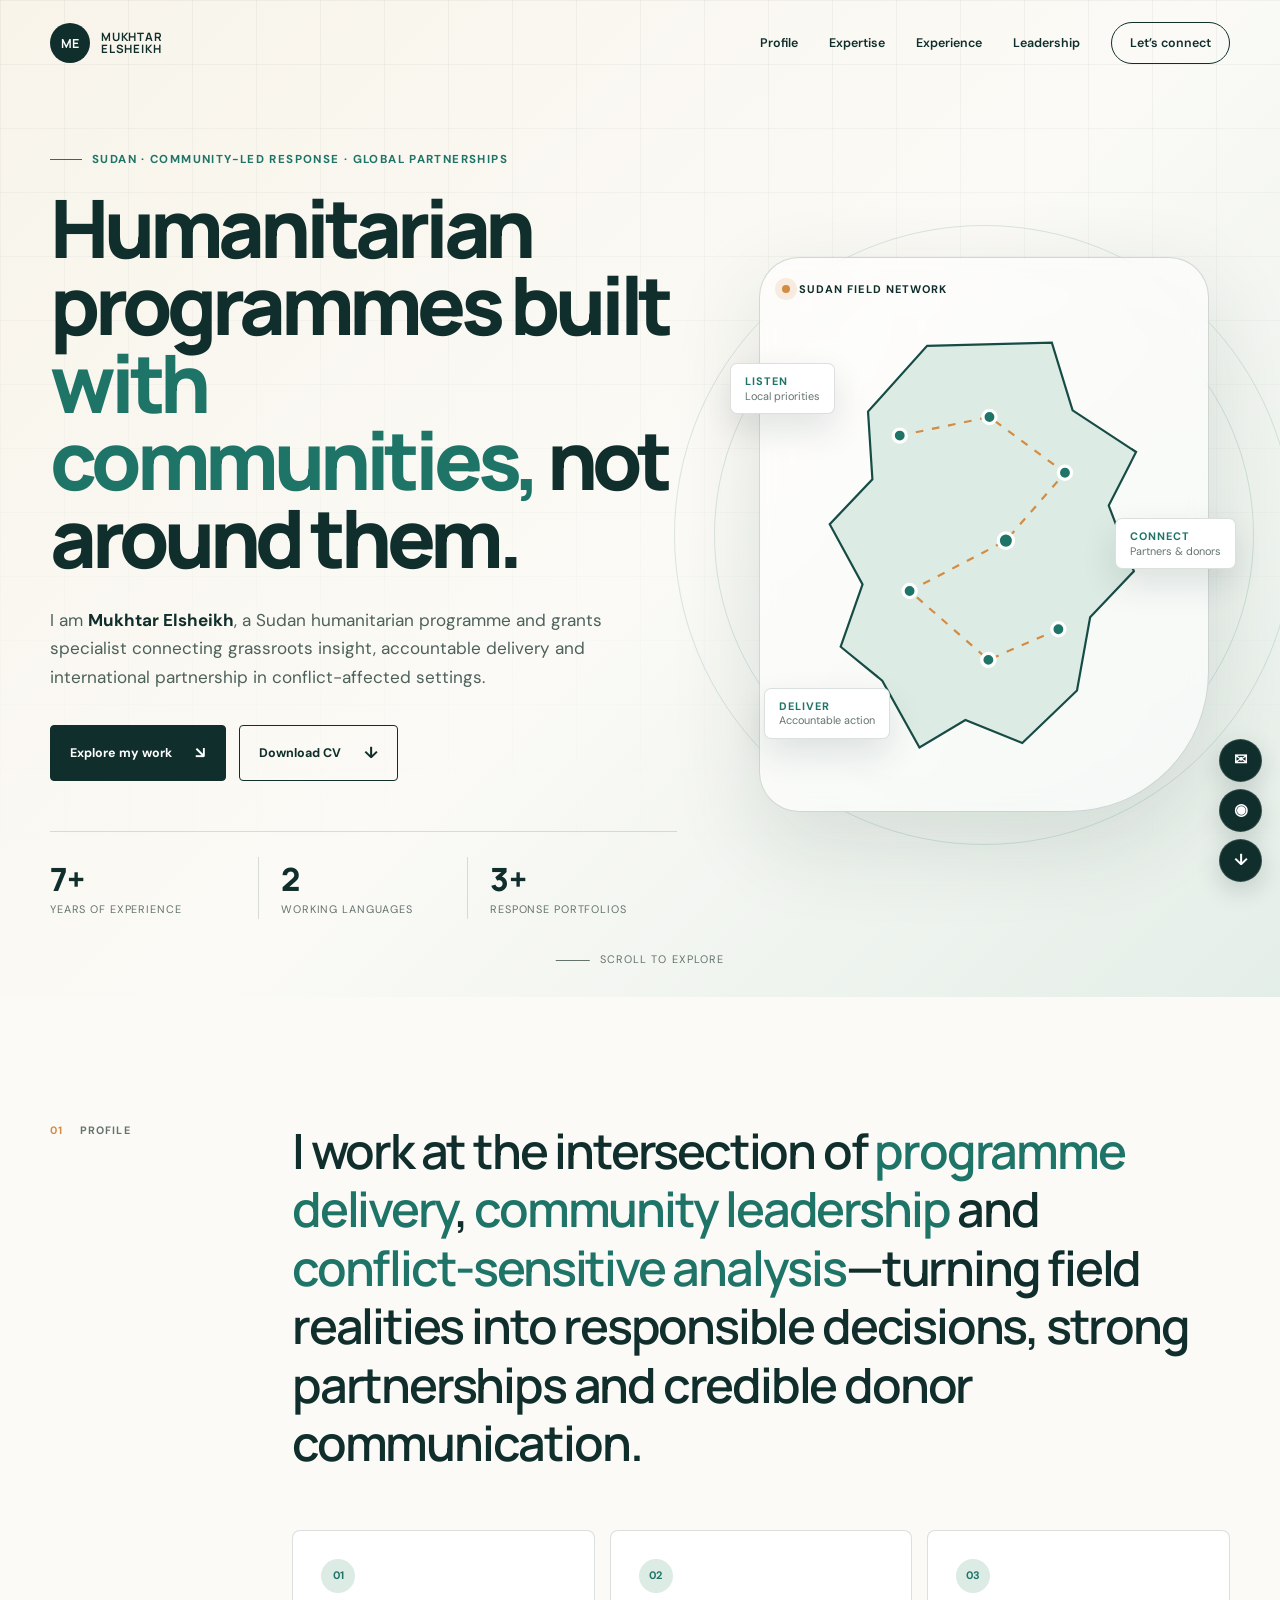
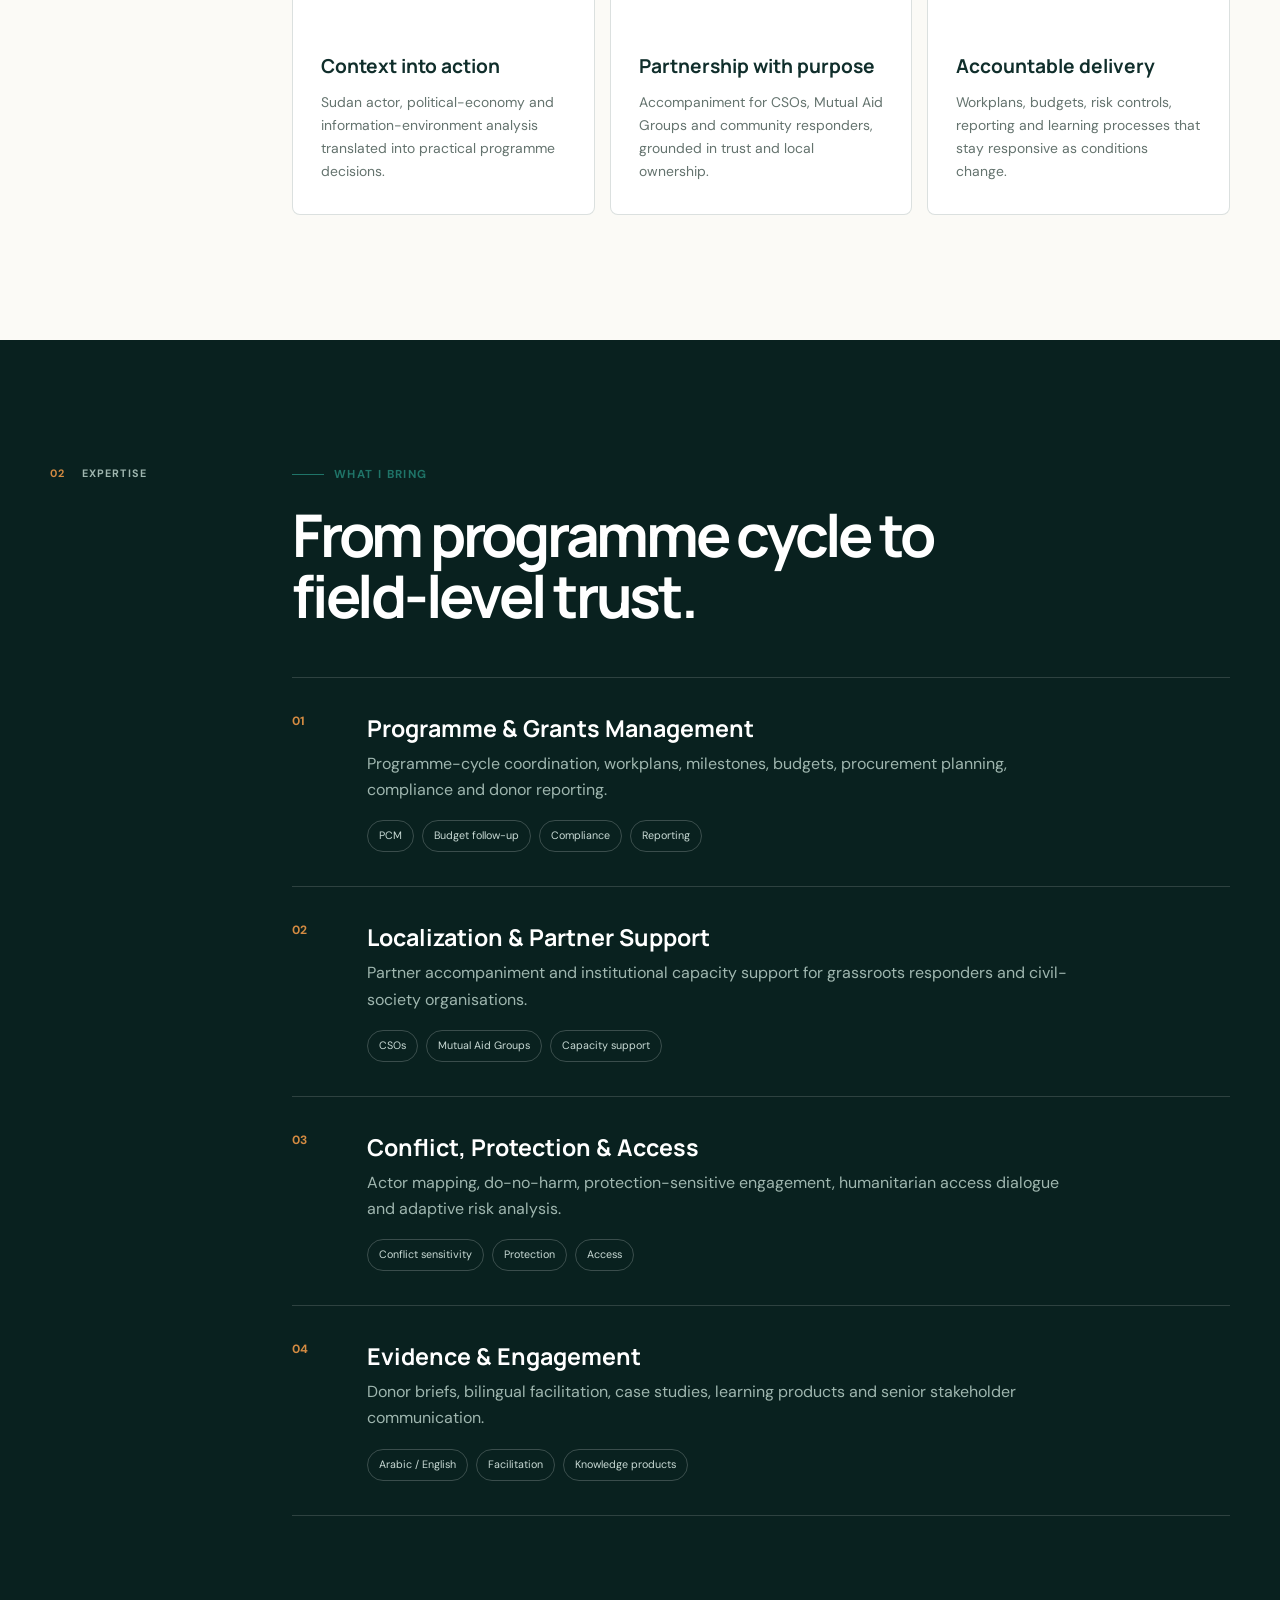
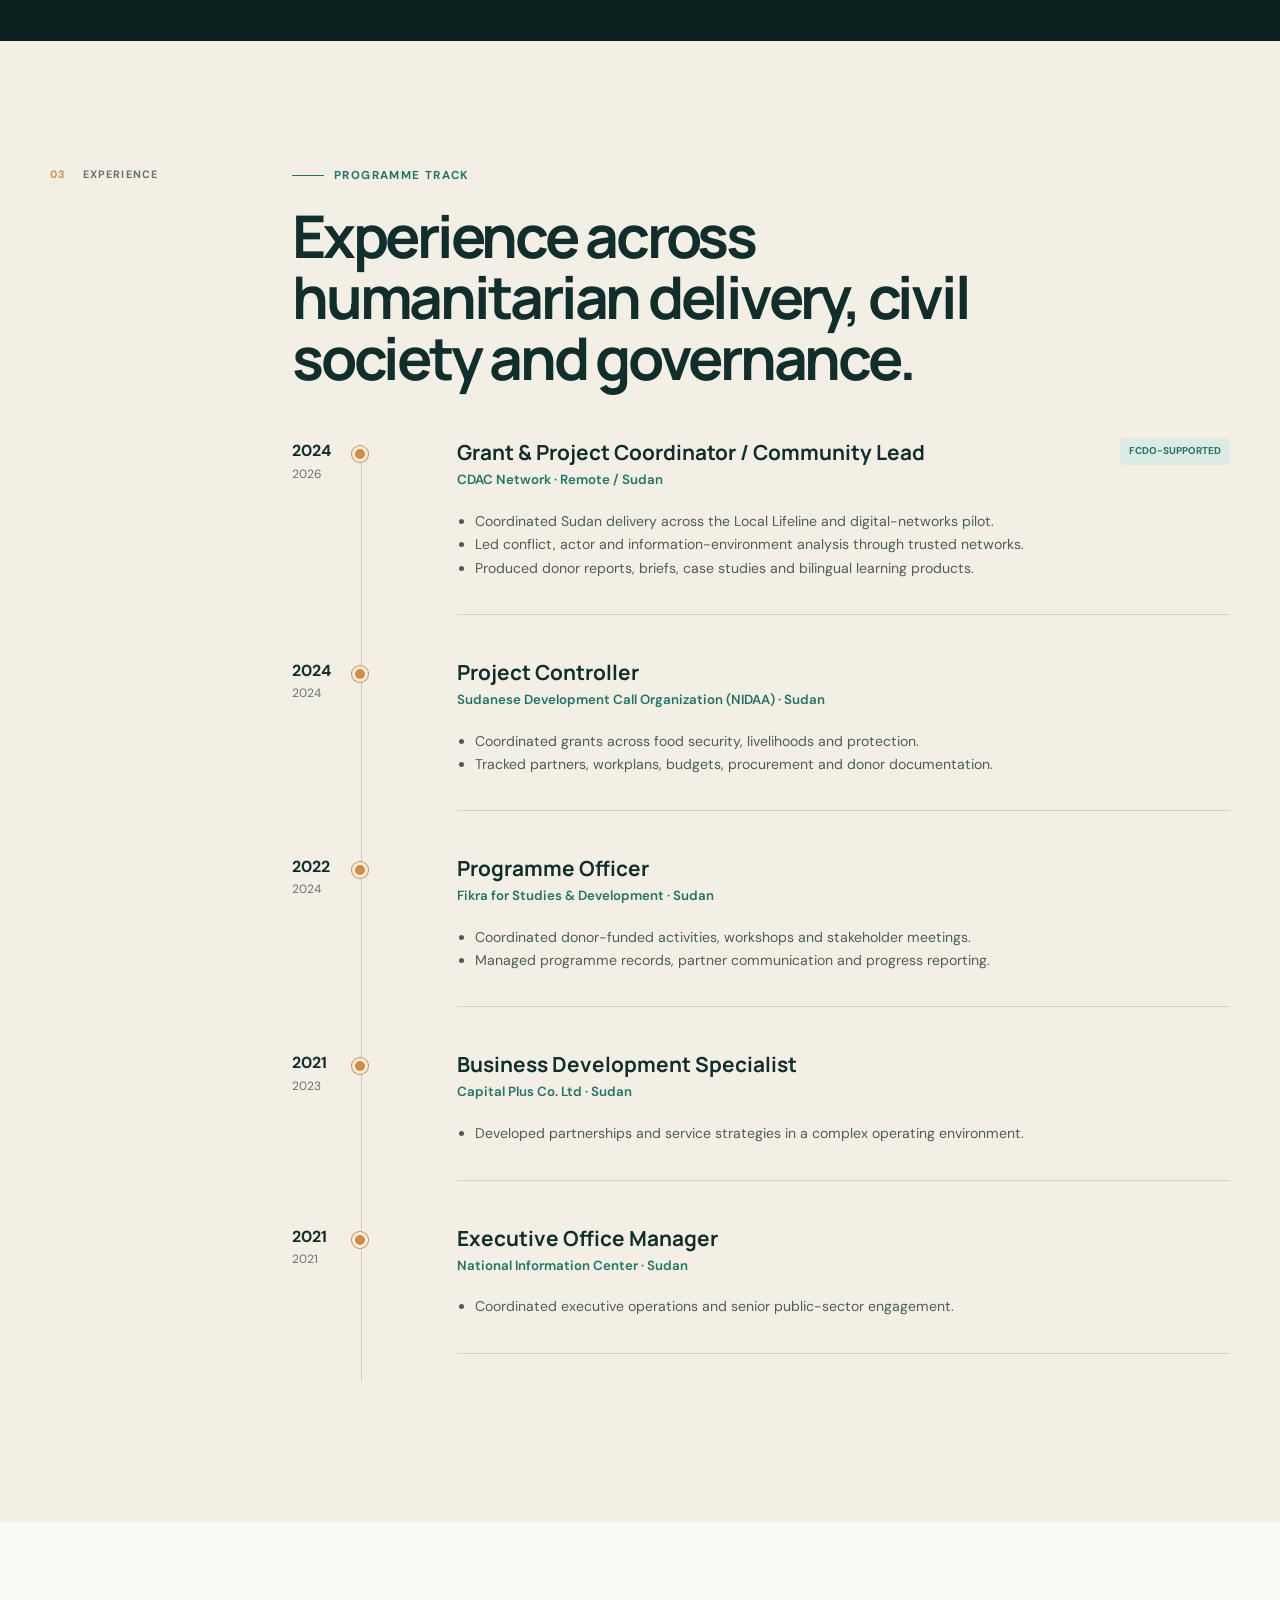
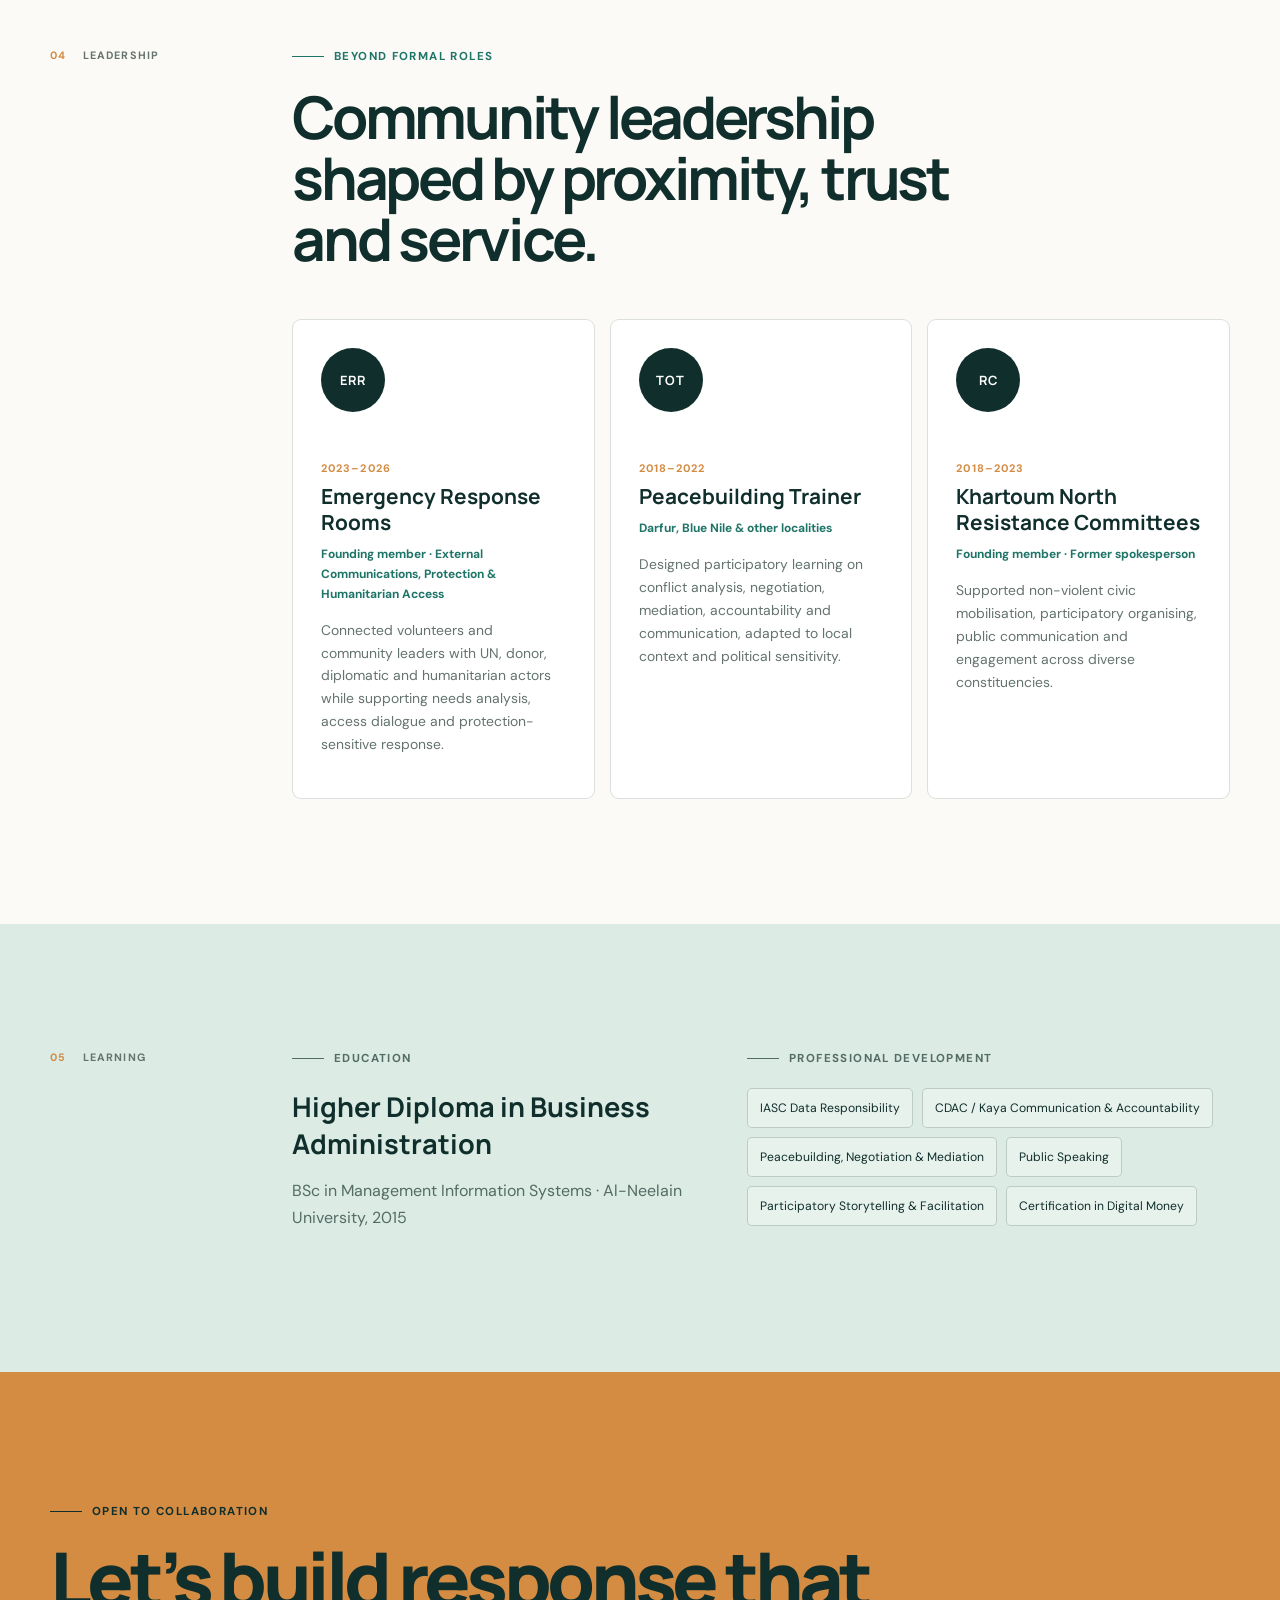
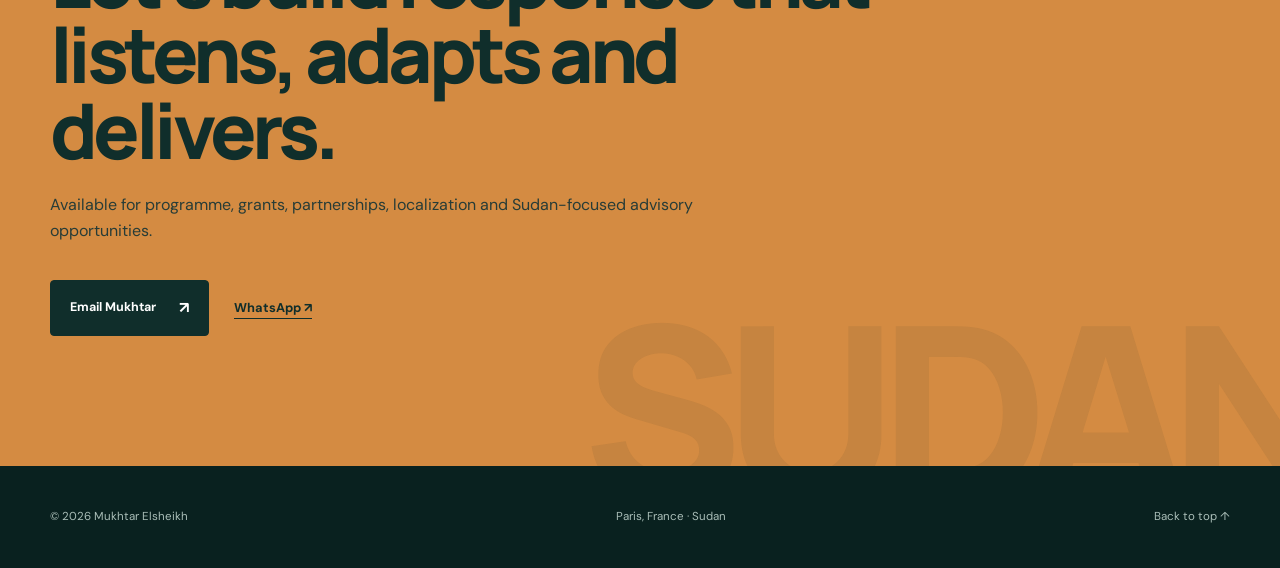
==== humanitarian/index.html @ 43f76efd "Add separate humanitarian programme portfolio" ====
<!doctype html>
<html lang="en">
<head>
  <meta charset="utf-8">
  <meta name="viewport" content="width=device-width, initial-scale=1">
  <meta name="description" content="Mukhtar Elsheikh — Sudan humanitarian programme, grants, localization and community-led response specialist.">
  <meta name="theme-color" content="#102e2b">
  <title>Mukhtar Elsheikh | Humanitarian Programme & Grants Specialist</title>
  <link rel="icon" href="assets/favicon.svg" type="image/svg+xml">
  <link rel="preconnect" href="https://fonts.googleapis.com">
  <link rel="preconnect" href="https://fonts.gstatic.com" crossorigin>
  <link href="https://fonts.googleapis.com/css2?family=DM+Sans:wght@400;500;600;700&family=Manrope:wght@500;600;700;800&display=swap" rel="stylesheet">
  <link rel="stylesheet" href="styles.css">
</head>
<body>
  <div class="cursor-glow" aria-hidden="true"></div>
  <header class="site-header">
    <nav class="nav shell" aria-label="Primary navigation">
      <a class="brand" href="#top" aria-label="Mukhtar Elsheikh home"><span>ME</span><strong>Mukhtar<br>Elsheikh</strong></a>
      <button class="menu-toggle" type="button" aria-label="Open navigation" aria-expanded="false"><span></span><span></span></button>
      <div class="nav-links">
        <a href="#profile">Profile</a><a href="#expertise">Expertise</a><a href="#experience">Experience</a><a href="#leadership">Leadership</a>
        <a class="nav-contact" href="#contact">Let’s connect</a>
      </div>
    </nav>
  </header>

  <main id="top">
    <section class="hero">
      <div class="hero-lines" aria-hidden="true"></div>
      <div class="shell hero-grid">
        <div class="hero-copy reveal">
          <p class="eyebrow"><span></span> Sudan · Community-led response · Global partnerships</p>
          <h1>Humanitarian programmes built <em>with communities,</em> not around them.</h1>
          <p class="hero-intro">I am <strong>Mukhtar Elsheikh</strong>, a Sudan humanitarian programme and grants specialist connecting grassroots insight, accountable delivery and international partnership in conflict-affected settings.</p>
          <div class="hero-actions">
            <a class="button primary" href="#experience">Explore my work <span>↘</span></a>
            <a class="button secondary" href="assets/Mukhtar_Elsheikh_Humanitarian_CV.pdf" download>Download CV <span>↓</span></a>
          </div>
          <div class="hero-meta">
            <div><strong data-count="7" data-suffix="+">0</strong><span>Years of experience</span></div>
            <div><strong data-count="2">0</strong><span>Working languages</span></div>
            <div><strong data-count="3" data-suffix="+">0</strong><span>Response portfolios</span></div>
          </div>
        </div>

        <div class="field-visual reveal" aria-label="Humanitarian field network illustration">
          <div class="orbit orbit-one"></div><div class="orbit orbit-two"></div>
          <div class="map-card tilt-card">
            <div class="map-label"><span class="live-dot"></span> Sudan field network</div>
            <svg class="sudan-map" viewBox="0 0 340 410" role="img" aria-label="Abstract outline of Sudan with connected response points">
              <path class="country" d="M118 23 232 20 251 82 309 120 284 169 307 229 267 271 255 338 205 386 153 365 111 390 77 329 39 298 59 241 29 186 68 145 64 83Z"/>
              <path class="route" d="M93 105 175 88 244 139 190 201 102 247 174 310 238 282"/>
              <g class="points"><circle cx="93" cy="105" r="6"/><circle cx="175" cy="88" r="6"/><circle cx="244" cy="139" r="6"/><circle cx="190" cy="201" r="7"/><circle cx="102" cy="247" r="6"/><circle cx="174" cy="310" r="6"/><circle cx="238" cy="282" r="6"/></g>
            </svg>
            <div class="map-note note-one"><b>Listen</b><span>Local priorities</span></div>
            <div class="map-note note-two"><b>Connect</b><span>Partners & donors</span></div>
            <div class="map-note note-three"><b>Deliver</b><span>Accountable action</span></div>
          </div>
        </div>
      </div>
      <a class="scroll-cue" href="#profile"><span></span> Scroll to explore</a>
    </section>

    <section class="section profile" id="profile">
      <div class="shell section-grid">
        <div class="section-tag reveal"><span>01</span> Profile</div>
        <div class="section-content">
          <p class="lead reveal">I work at the intersection of <mark>programme delivery</mark>, <mark>community leadership</mark> and <mark>conflict-sensitive analysis</mark>—turning field realities into responsible decisions, strong partnerships and credible donor communication.</p>
          <div class="profile-grid">
            <article class="value-card reveal"><span>01</span><h3>Context into action</h3><p>Sudan actor, political-economy and information-environment analysis translated into practical programme decisions.</p></article>
            <article class="value-card reveal"><span>02</span><h3>Partnership with purpose</h3><p>Accompaniment for CSOs, Mutual Aid Groups and community responders, grounded in trust and local ownership.</p></article>
            <article class="value-card reveal"><span>03</span><h3>Accountable delivery</h3><p>Workplans, budgets, risk controls, reporting and learning processes that stay responsive as conditions change.</p></article>
          </div>
        </div>
      </div>
    </section>

    <section class="section expertise" id="expertise">
      <div class="shell section-grid">
        <div class="section-tag reveal"><span>02</span> Expertise</div>
        <div class="section-content">
          <div class="section-heading reveal"><p class="eyebrow"><span></span> What I bring</p><h2>From programme cycle to field-level trust.</h2></div>
          <div class="expertise-list">
            <article class="expertise-item reveal"><span class="number">01</span><div><h3>Programme & Grants Management</h3><p>Programme-cycle coordination, workplans, milestones, budgets, procurement planning, compliance and donor reporting.</p><div class="chips"><span>PCM</span><span>Budget follow-up</span><span>Compliance</span><span>Reporting</span></div></div></article>
            <article class="expertise-item reveal"><span class="number">02</span><div><h3>Localization & Partner Support</h3><p>Partner accompaniment and institutional capacity support for grassroots responders and civil-society organisations.</p><div class="chips"><span>CSOs</span><span>Mutual Aid Groups</span><span>Capacity support</span></div></div></article>
            <article class="expertise-item reveal"><span class="number">03</span><div><h3>Conflict, Protection & Access</h3><p>Actor mapping, do-no-harm, protection-sensitive engagement, humanitarian access dialogue and adaptive risk analysis.</p><div class="chips"><span>Conflict sensitivity</span><span>Protection</span><span>Access</span></div></div></article>
            <article class="expertise-item reveal"><span class="number">04</span><div><h3>Evidence & Engagement</h3><p>Donor briefs, bilingual facilitation, case studies, learning products and senior stakeholder communication.</p><div class="chips"><span>Arabic / English</span><span>Facilitation</span><span>Knowledge products</span></div></div></article>
          </div>
        </div>
      </div>
    </section>

    <section class="section experience" id="experience">
      <div class="shell section-grid">
        <div class="section-tag reveal"><span>03</span> Experience</div>
        <div class="section-content">
          <div class="section-heading reveal"><p class="eyebrow"><span></span> Programme track</p><h2>Experience across humanitarian delivery, civil society and governance.</h2></div>
          <div class="timeline">
            <article class="role reveal"><div class="role-date"><b>2024</b>2026</div><div class="role-body"><div class="role-head"><div><h3>Grant & Project Coordinator / Community Lead</h3><p>CDAC Network · Remote / Sudan</p></div><span>FCDO-supported</span></div><ul><li>Coordinated Sudan delivery across the Local Lifeline and digital-networks pilot.</li><li>Led conflict, actor and information-environment analysis through trusted networks.</li><li>Produced donor reports, briefs, case studies and bilingual learning products.</li></ul></div></article>
            <article class="role reveal"><div class="role-date"><b>2024</b>2024</div><div class="role-body"><div class="role-head"><div><h3>Project Controller</h3><p>Sudanese Development Call Organization (NIDAA) · Sudan</p></div></div><ul><li>Coordinated grants across food security, livelihoods and protection.</li><li>Tracked partners, workplans, budgets, procurement and donor documentation.</li></ul></div></article>
            <article class="role reveal"><div class="role-date"><b>2022</b>2024</div><div class="role-body"><div class="role-head"><div><h3>Programme Officer</h3><p>Fikra for Studies & Development · Sudan</p></div></div><ul><li>Coordinated donor-funded activities, workshops and stakeholder meetings.</li><li>Managed programme records, partner communication and progress reporting.</li></ul></div></article>
            <article class="role reveal"><div class="role-date"><b>2021</b>2023</div><div class="role-body"><div class="role-head"><div><h3>Business Development Specialist</h3><p>Capital Plus Co. Ltd · Sudan</p></div></div><ul><li>Developed partnerships and service strategies in a complex operating environment.</li></ul></div></article>
            <article class="role reveal"><div class="role-date"><b>2021</b>2021</div><div class="role-body"><div class="role-head"><div><h3>Executive Office Manager</h3><p>National Information Center · Sudan</p></div></div><ul><li>Coordinated executive operations and senior public-sector engagement.</li></ul></div></article>
          </div>
        </div>
      </div>
    </section>

    <section class="section leadership" id="leadership">
      <div class="shell section-grid">
        <div class="section-tag reveal"><span>04</span> Leadership</div>
        <div class="section-content">
          <div class="section-heading reveal"><p class="eyebrow"><span></span> Beyond formal roles</p><h2>Community leadership shaped by proximity, trust and service.</h2></div>
          <div class="leadership-grid">
            <article class="lead-card reveal"><div class="lead-icon">ERR</div><p class="kicker">2023–2026</p><h3>Emergency Response Rooms</h3><h4>Founding member · External Communications, Protection & Humanitarian Access</h4><p>Connected volunteers and community leaders with UN, donor, diplomatic and humanitarian actors while supporting needs analysis, access dialogue and protection-sensitive response.</p></article>
            <article class="lead-card reveal"><div class="lead-icon">TOT</div><p class="kicker">2018–2022</p><h3>Peacebuilding Trainer</h3><h4>Darfur, Blue Nile & other localities</h4><p>Designed participatory learning on conflict analysis, negotiation, mediation, accountability and communication, adapted to local context and political sensitivity.</p></article>
            <article class="lead-card reveal"><div class="lead-icon">RC</div><p class="kicker">2018–2023</p><h3>Khartoum North Resistance Committees</h3><h4>Founding member · Former spokesperson</h4><p>Supported non-violent civic mobilisation, participatory organising, public communication and engagement across diverse constituencies.</p></article>
          </div>
        </div>
      </div>
    </section>

    <section class="section learning" id="learning">
      <div class="shell section-grid">
        <div class="section-tag reveal"><span>05</span> Learning</div>
        <div class="section-content learning-grid">
          <div class="reveal"><p class="eyebrow"><span></span> Education</p><h3>Higher Diploma in Business Administration</h3><p>BSc in Management Information Systems · Al-Neelain University, 2015</p></div>
          <div class="reveal"><p class="eyebrow"><span></span> Professional development</p><div class="credential-list"><span>IASC Data Responsibility</span><span>CDAC / Kaya Communication & Accountability</span><span>Peacebuilding, Negotiation & Mediation</span><span>Public Speaking</span><span>Participatory Storytelling & Facilitation</span><span>Certification in Digital Money</span></div></div>
        </div>
      </div>
    </section>

    <section class="contact" id="contact">
      <div class="shell contact-inner reveal">
        <p class="eyebrow"><span></span> Open to collaboration</p>
        <h2>Let’s build response that listens, adapts and delivers.</h2>
        <p>Available for programme, grants, partnerships, localization and Sudan-focused advisory opportunities.</p>
        <div class="contact-actions"><a class="button dark" href="mailto:Mukhtar.elsheikh@outlook.com">Email Mukhtar <span>↗</span></a><a class="text-link" href="https://wa.me/249910039899" target="_blank" rel="noopener">WhatsApp <span>↗</span></a></div>
      </div>
    </section>
  </main>

  <footer><div class="shell"><p>© <span id="year"></span> Mukhtar Elsheikh</p><p>Paris, France · Sudan</p><a href="#top">Back to top ↑</a></div></footer>
  <aside class="contact-dock" aria-label="Quick contact"><a href="mailto:Mukhtar.elsheikh@outlook.com" data-label="Email" aria-label="Email Mukhtar">✉</a><a href="https://wa.me/249910039899" target="_blank" rel="noopener" data-label="WhatsApp" aria-label="WhatsApp Mukhtar">◉</a><a href="assets/Mukhtar_Elsheikh_Humanitarian_CV.pdf" download data-label="CV" aria-label="Download CV">↓</a></aside>
  <script src="script.js"></script>
</body>
</html>
---- humanitarian/styles.css ----
:root{--ink:#102e2b;--deep:#09211f;--forest:#174c45;--teal:#1f7468;--mint:#dcebe4;--sand:#f4efe5;--paper:#fbfaf6;--ochre:#d48b42;--line:rgba(16,46,43,.15);--muted:#64736e;--shell:min(1180px,calc(100% - 48px));--serif:"Manrope",sans-serif;--sans:"DM Sans",sans-serif}
*{box-sizing:border-box}html{scroll-behavior:smooth}body{margin:0;background:var(--paper);color:var(--ink);font-family:var(--sans);font-size:16px;line-height:1.65;overflow-x:hidden}a{color:inherit;text-decoration:none}button{font:inherit}.shell{width:var(--shell);margin-inline:auto}.site-header{position:fixed;z-index:40;top:0;left:0;width:100%;border-bottom:1px solid transparent;transition:.3s}.site-header.scrolled{background:rgba(251,250,246,.9);border-color:var(--line);backdrop-filter:blur(15px)}.nav{height:86px;display:flex;align-items:center;justify-content:space-between}.brand{display:flex;align-items:center;gap:11px}.brand>span{display:grid;place-items:center;width:40px;height:40px;border-radius:50%;background:var(--ink);color:#fff;font:700 .78rem var(--serif)}.brand strong{font:700 .72rem/1.05 var(--serif);text-transform:uppercase;letter-spacing:.07em}.nav-links{display:flex;align-items:center;gap:31px;font-size:.78rem;font-weight:600}.nav-links>a:not(.nav-contact){position:relative}.nav-links>a:not(.nav-contact)::after{content:"";position:absolute;left:0;bottom:-5px;width:0;height:1px;background:var(--teal);transition:.25s}.nav-links>a:hover::after{width:100%}.nav-contact{padding:10px 18px;border:1px solid var(--ink);border-radius:999px}.menu-toggle{display:none;border:0;background:none}.hero{position:relative;min-height:100vh;padding:150px 0 78px;background:linear-gradient(135deg,#f8f4ea 0%,#fbfaf6 53%,#e4eee8 100%);overflow:hidden}.hero-lines{position:absolute;inset:0;background-image:linear-gradient(rgba(16,46,43,.045) 1px,transparent 1px),linear-gradient(90deg,rgba(16,46,43,.045) 1px,transparent 1px);background-size:64px 64px;mask-image:linear-gradient(to bottom,#000,transparent 88%)}.hero-grid{position:relative;display:grid;grid-template-columns:1.12fr .88fr;gap:60px;align-items:center}.eyebrow{display:flex;align-items:center;gap:10px;margin:0 0 20px;color:var(--teal);font-size:.72rem;font-weight:700;text-transform:uppercase;letter-spacing:.12em}.eyebrow>span{width:32px;height:1px;background:currentColor}.hero h1{max-width:760px;margin:0;font:800 clamp(3.5rem,6.3vw,6.6rem)/.96 var(--serif);letter-spacing:-.065em}.hero h1 em{color:var(--teal);font-style:normal}.hero-intro{max-width:680px;margin:30px 0 0;color:#4d615b;font-size:1.07rem}.hero-intro strong{color:var(--ink)}.hero-actions{display:flex;align-items:center;gap:13px;margin-top:34px}.button{display:inline-flex;align-items:center;justify-content:center;gap:23px;padding:14px 19px;border:1px solid var(--ink);border-radius:4px;font-size:.78rem;font-weight:700;transition:.25s}.button span{font-size:1rem}.button.primary,.button.dark{background:var(--ink);color:#fff}.button.primary:hover,.button.dark:hover{background:var(--teal);border-color:var(--teal);transform:translateY(-2px)}.button.secondary:hover{background:#fff;transform:translateY(-2px)}.hero-meta{display:grid;grid-template-columns:repeat(3,1fr);max-width:650px;margin-top:50px;padding-top:25px;border-top:1px solid var(--line)}.hero-meta div{display:flex;flex-direction:column;border-right:1px solid var(--line);padding-left:22px}.hero-meta div:first-child{padding-left:0}.hero-meta div:last-child{border:0}.hero-meta strong{font:800 2rem var(--serif)}.hero-meta span{color:var(--muted);font-size:.68rem;text-transform:uppercase;letter-spacing:.08em}.field-visual{position:relative;min-height:600px;display:grid;place-items:center}.map-card{position:relative;width:min(100%,450px);height:555px;padding:22px;border:1px solid rgba(16,46,43,.18);border-radius:40px 40px 140px 40px;background:rgba(255,255,255,.55);box-shadow:0 30px 90px rgba(16,46,43,.12);backdrop-filter:blur(8px);transform-style:preserve-3d;transition:transform .15s ease-out}.map-label{display:flex;align-items:center;gap:9px;font-size:.69rem;font-weight:700;text-transform:uppercase;letter-spacing:.1em}.live-dot{width:8px;height:8px;border-radius:50%;background:var(--ochre);box-shadow:0 0 0 7px rgba(212,139,66,.15);animation:pulse 2s infinite}.sudan-map{position:absolute;inset:55px 38px 34px;width:calc(100% - 76px);height:calc(100% - 89px);overflow:visible}.country{fill:var(--mint);stroke:var(--forest);stroke-width:2}.route{fill:none;stroke:var(--ochre);stroke-width:2;stroke-dasharray:7 8;animation:dash 16s linear infinite}.points circle{fill:var(--teal);stroke:#fff;stroke-width:3;transform-origin:center;animation:pointPulse 2.5s infinite}.points circle:nth-child(2n){animation-delay:.8s}.map-note{position:absolute;padding:10px 14px;border:1px solid var(--line);border-radius:7px;background:#fff;box-shadow:0 15px 35px rgba(16,46,43,.12);font-size:.68rem;line-height:1.35}.map-note b,.map-note span{display:block}.map-note b{color:var(--teal);text-transform:uppercase;letter-spacing:.1em}.map-note span{color:var(--muted)}.note-one{top:105px;left:-30px}.note-two{top:260px;right:-28px}.note-three{bottom:72px;left:4px}.orbit{position:absolute;border:1px solid rgba(31,116,104,.16);border-radius:50%;animation:rotate 20s linear infinite}.orbit-one{width:540px;height:540px}.orbit-two{width:620px;height:620px;animation-direction:reverse;animation-duration:28s}.scroll-cue{position:absolute;bottom:28px;left:50%;display:flex;align-items:center;gap:10px;color:var(--muted);font-size:.68rem;text-transform:uppercase;letter-spacing:.1em;transform:translateX(-50%)}.scroll-cue span{display:block;width:34px;height:1px;background:var(--muted)}
.section{padding:125px 0}.section-grid{display:grid;grid-template-columns:180px 1fr;gap:62px}.section-tag{height:max-content;position:sticky;top:112px;color:var(--muted);font-size:.67rem;font-weight:700;text-transform:uppercase;letter-spacing:.11em}.section-tag span{margin-right:12px;color:var(--ochre)}.lead{max-width:900px;margin:0 0 58px;font:600 clamp(2rem,3.8vw,3.4rem)/1.2 var(--serif);letter-spacing:-.045em}.lead mark{color:var(--teal);background:none}.profile-grid{display:grid;grid-template-columns:repeat(3,1fr);gap:15px}.value-card{min-height:285px;padding:28px;border:1px solid var(--line);border-radius:8px;background:#fff;transition:.3s}.value-card:hover{transform:translateY(-7px);box-shadow:0 25px 50px rgba(16,46,43,.08)}.value-card>span{display:inline-grid;place-items:center;width:34px;height:34px;border-radius:50%;background:var(--mint);color:var(--teal);font-size:.68rem;font-weight:700}.value-card h3{margin:60px 0 12px;font:700 1.2rem var(--serif)}.value-card p{margin:0;color:var(--muted);font-size:.87rem}.expertise{background:var(--deep);color:#fff}.expertise .section-tag,.expertise .expertise-item p{color:#9fb6af}.section-heading{max-width:760px;margin-bottom:50px}.section-heading h2{margin:0;font:700 clamp(2.3rem,4.6vw,4.5rem)/1.04 var(--serif);letter-spacing:-.055em}.expertise-list{border-top:1px solid rgba(255,255,255,.15)}.expertise-item{display:grid;grid-template-columns:75px 1fr;padding:34px 0;border-bottom:1px solid rgba(255,255,255,.15)}.expertise-item .number{color:var(--ochre);font-size:.75rem;font-weight:700}.expertise-item h3{margin:0 0 7px;font:700 1.45rem var(--serif)}.expertise-item p{max-width:720px;margin:0}.chips{display:flex;flex-wrap:wrap;gap:8px;margin-top:17px}.chips span{padding:6px 11px;border:1px solid rgba(255,255,255,.2);border-radius:999px;color:#c9dad5;font-size:.67rem}.experience{background:var(--sand)}.timeline{position:relative}.timeline::before{content:"";position:absolute;left:69px;top:8px;bottom:15px;width:1px;background:rgba(16,46,43,.18)}.role{display:grid;grid-template-columns:140px 1fr;gap:25px;padding:0 0 43px}.role-date{position:relative;color:var(--muted);font-size:.75rem}.role-date::after{content:"";position:absolute;top:8px;right:64px;width:10px;height:10px;border:3px solid var(--sand);border-radius:50%;background:var(--ochre);box-shadow:0 0 0 1px var(--ochre)}.role-date b{display:block;color:var(--ink);font-size:1rem}.role-body{padding:0 0 34px;border-bottom:1px solid var(--line)}.role-head{display:flex;justify-content:space-between;gap:20px}.role-head h3{margin:0;font:700 1.3rem var(--serif)}.role-head p{margin:3px 0;color:var(--teal);font-size:.83rem;font-weight:600}.role-head>span{height:max-content;padding:5px 9px;border-radius:4px;background:var(--mint);color:var(--teal);font-size:.62rem;font-weight:700;text-transform:uppercase}.role ul{margin:16px 0 0;padding-left:18px;color:#4c5d58;font-size:.88rem}.leadership-grid{display:grid;grid-template-columns:repeat(3,1fr);gap:15px}.lead-card{position:relative;min-height:460px;padding:28px;border:1px solid var(--line);border-radius:9px;background:#fff;overflow:hidden;transition:.3s}.lead-card:hover{border-color:var(--teal);transform:translateY(-6px)}.lead-icon{display:grid;place-items:center;width:64px;height:64px;border-radius:50%;background:var(--ink);color:#fff;font:700 .8rem var(--serif);letter-spacing:.08em}.kicker{margin:48px 0 5px;color:var(--ochre);font-size:.68rem;font-weight:700;text-transform:uppercase;letter-spacing:.1em}.lead-card h3{margin:0;font:700 1.3rem/1.25 var(--serif)}.lead-card h4{margin:10px 0;color:var(--teal);font-size:.75rem}.lead-card>p:last-child{color:var(--muted);font-size:.87rem}.learning{background:var(--mint)}.learning-grid{display:grid;grid-template-columns:.9fr 1.1fr;gap:60px}.learning h3{margin:0 0 10px;font:700 1.7rem var(--serif)}.learning p{color:#536c65}.credential-list{display:flex;flex-wrap:wrap;gap:9px}.credential-list span{padding:9px 12px;border:1px solid rgba(16,46,43,.2);border-radius:5px;background:rgba(255,255,255,.35);font-size:.76rem}.contact{position:relative;padding:130px 0;background:var(--ochre);overflow:hidden}.contact::after{content:"SUDAN";position:absolute;right:-45px;bottom:-105px;color:rgba(16,46,43,.07);font:800 15rem var(--serif);letter-spacing:-.08em}.contact-inner{position:relative;z-index:1}.contact .eyebrow{color:var(--ink)}.contact h2{max-width:880px;margin:0;font:800 clamp(3rem,6vw,6rem)/.98 var(--serif);letter-spacing:-.06em}.contact-inner>p:not(.eyebrow){max-width:650px;margin:25px 0;color:#273c37}.contact-actions{display:flex;align-items:center;gap:25px;margin-top:35px}.text-link{font-size:.8rem;font-weight:700;border-bottom:1px solid var(--ink)}footer{padding:30px 0;background:var(--deep);color:#aabeb8;font-size:.72rem}footer .shell{display:flex;align-items:center;justify-content:space-between}.contact-dock{position:fixed;z-index:35;right:18px;bottom:18px;display:flex;flex-direction:column;gap:7px}.contact-dock a{position:relative;display:grid;place-items:center;width:43px;height:43px;border:1px solid rgba(255,255,255,.14);border-radius:50%;background:var(--ink);color:#fff;font-weight:700;box-shadow:0 8px 25px rgba(16,46,43,.18);transition:.2s}.contact-dock a:hover{background:var(--ochre);color:var(--ink);transform:translateX(-4px)}.contact-dock a::before{content:attr(data-label);position:absolute;right:52px;padding:4px 7px;border-radius:3px;background:var(--ink);color:#fff;font-size:.58rem;opacity:0;transform:translateX(5px);transition:.2s;pointer-events:none}.contact-dock a:hover::before{opacity:1;transform:none}.cursor-glow{position:fixed;z-index:0;width:420px;height:420px;border-radius:50%;background:radial-gradient(circle,rgba(31,116,104,.08),transparent 66%);pointer-events:none;transform:translate(-50%,-50%)}.reveal{opacity:0;transform:translateY(28px);transition:opacity .75s ease,transform .75s ease}.reveal.visible{opacity:1;transform:none}@keyframes pulse{50%{box-shadow:0 0 0 13px rgba(212,139,66,0)}}@keyframes dash{to{stroke-dashoffset:-150}}@keyframes pointPulse{50%{r:9;opacity:.7}}@keyframes rotate{to{transform:rotate(360deg)}}
@media(max-width:980px){.hero-grid{grid-template-columns:1fr}.hero{padding-top:130px}.hero-copy{max-width:800px}.field-visual{min-height:520px}.map-card{height:500px}.section-grid{grid-template-columns:1fr;gap:35px}.section-tag{position:static}.profile-grid,.leadership-grid{grid-template-columns:1fr}.value-card{min-height:220px}.value-card h3{margin-top:35px}.lead-card{min-height:auto}.learning-grid{grid-template-columns:1fr}.nav-links{position:fixed;inset:86px 15px auto;display:flex;flex-direction:column;align-items:flex-start;gap:0;padding:25px;background:var(--paper);border:1px solid var(--line);border-radius:8px;box-shadow:0 25px 60px rgba(16,46,43,.18);opacity:0;pointer-events:none;transform:translateY(-12px);transition:.25s}.nav-links.open{opacity:1;pointer-events:auto;transform:none}.nav-links a{width:100%;padding:12px}.menu-toggle{display:block;width:40px;height:40px}.menu-toggle span{display:block;width:24px;height:2px;margin:6px auto;background:var(--ink);transition:.2s}.menu-toggle.active span:first-child{transform:translateY(4px) rotate(45deg)}.menu-toggle.active span:last-child{transform:translateY(-4px) rotate(-45deg)}}
@media(max-width:650px){:root{--shell:min(100% - 30px,1180px)}.nav{height:72px}.nav-links{top:72px}.hero{padding:112px 0 70px}.hero h1{font-size:3.25rem}.hero-actions{align-items:stretch;flex-direction:column}.button{width:100%}.hero-meta{gap:10px}.hero-meta div{padding-left:10px}.hero-meta strong{font-size:1.55rem}.hero-meta span{font-size:.56rem}.field-visual{min-height:430px}.map-card{height:420px;border-radius:28px 28px 100px 28px}.orbit-one{width:410px;height:410px}.orbit-two{width:470px;height:470px}.map-note{font-size:.6rem}.note-one{left:-4px}.note-two{right:-4px}.section{padding:85px 0}.lead{font-size:2rem}.expertise-item{grid-template-columns:45px 1fr}.section-heading h2{font-size:2.55rem}.timeline::before{left:5px}.role{grid-template-columns:1fr;padding-left:25px}.role-date::after{left:-25px;right:auto}.role-date b{display:inline;margin-right:5px}.role-head{flex-direction:column}.leadership-grid{gap:12px}.contact{padding:90px 0}.contact h2{font-size:3rem}.contact::after{font-size:8rem}.contact-actions{align-items:stretch;flex-direction:column}.contact-dock{right:10px;bottom:10px}footer .shell{align-items:flex-start;flex-direction:column;gap:8px}}
@media(prefers-reduced-motion:reduce){html{scroll-behavior:auto}*,*::before,*::after{animation:none!important;transition:none!important}.reveal{opacity:1;transform:none}.cursor-glow{display:none}}
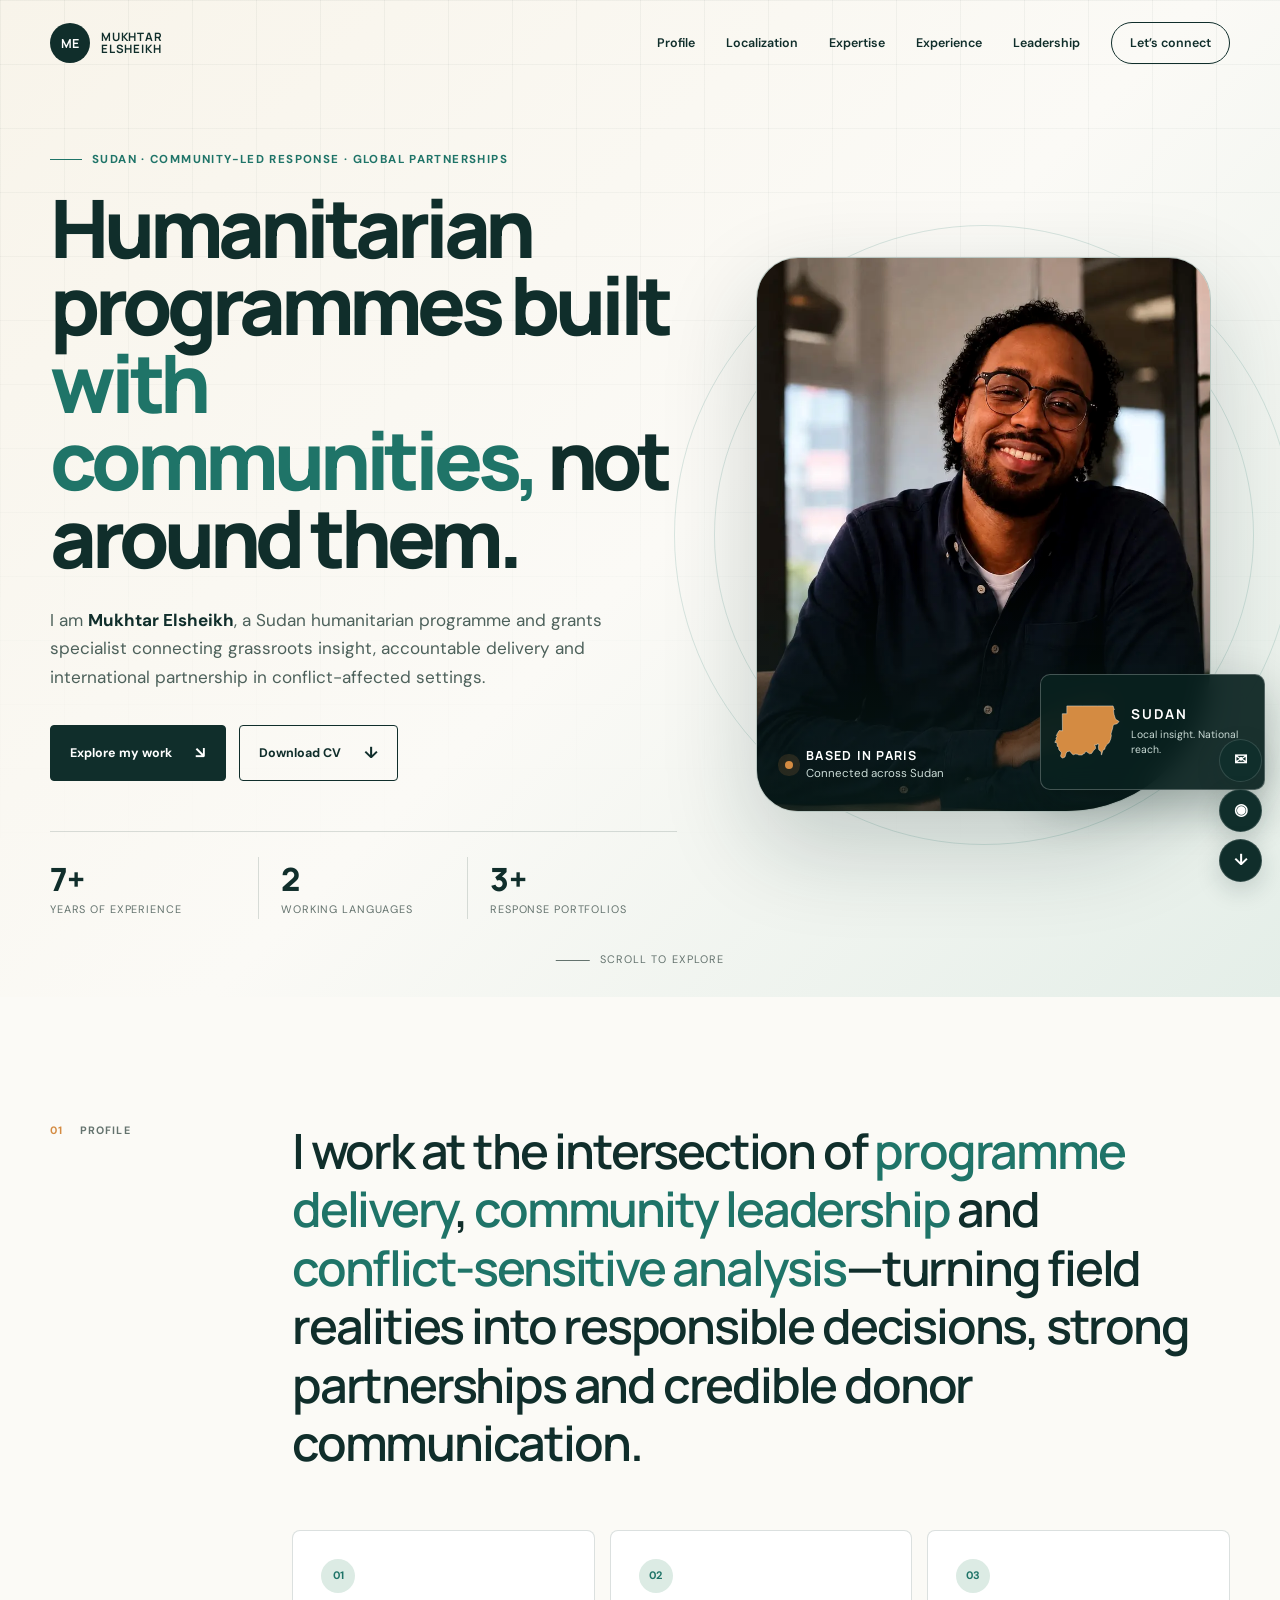
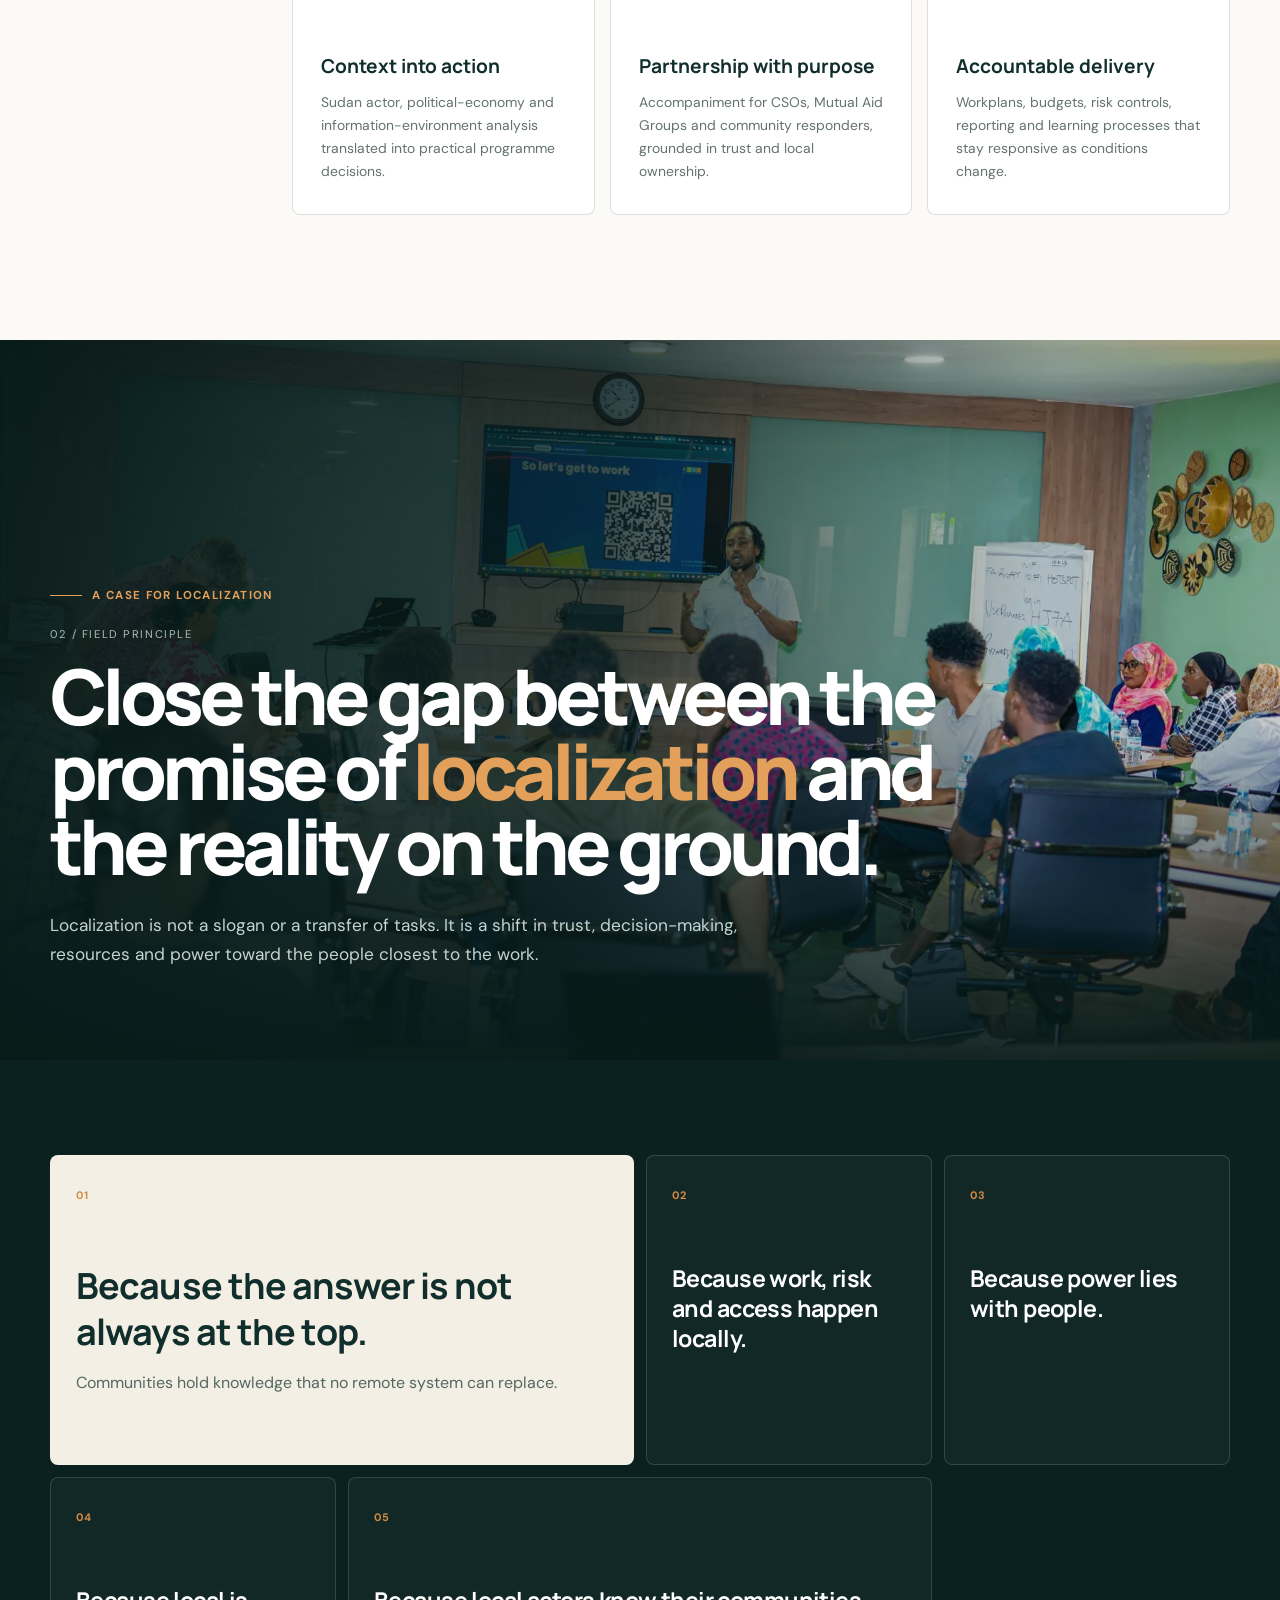
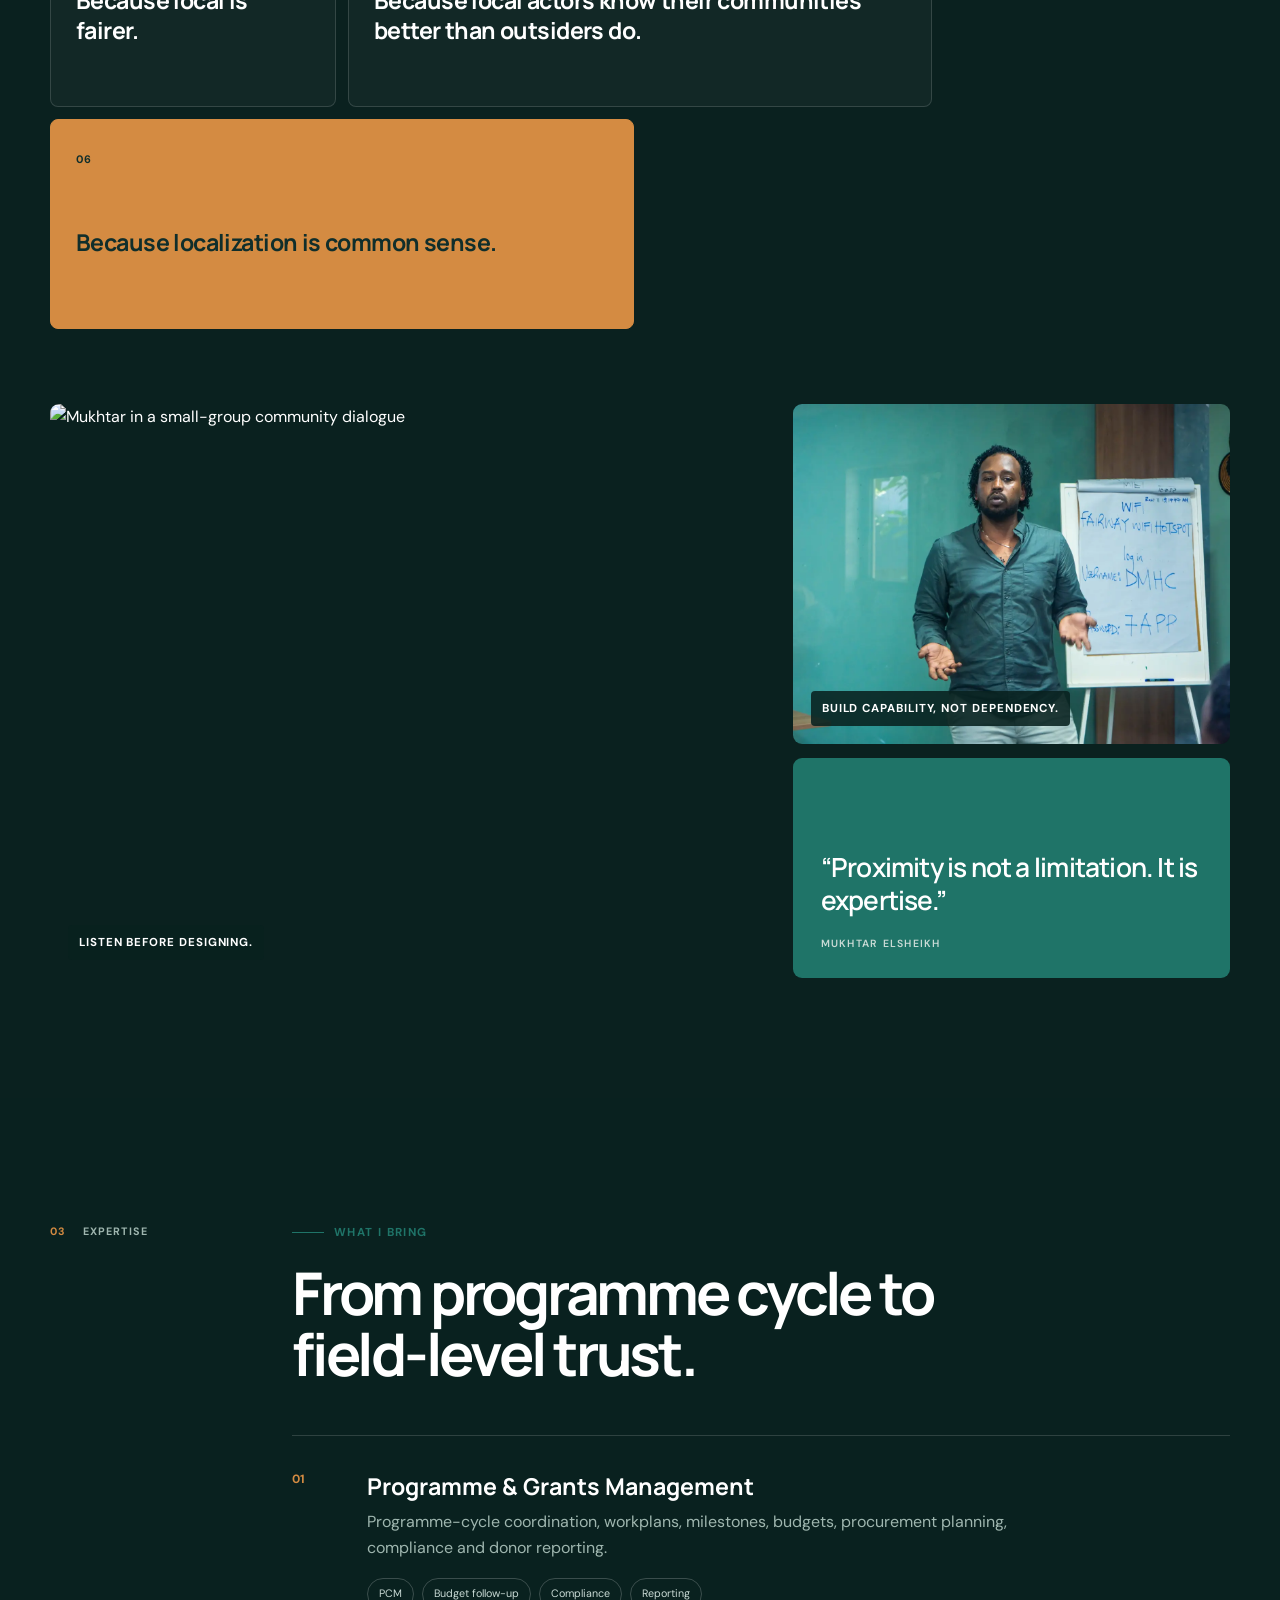
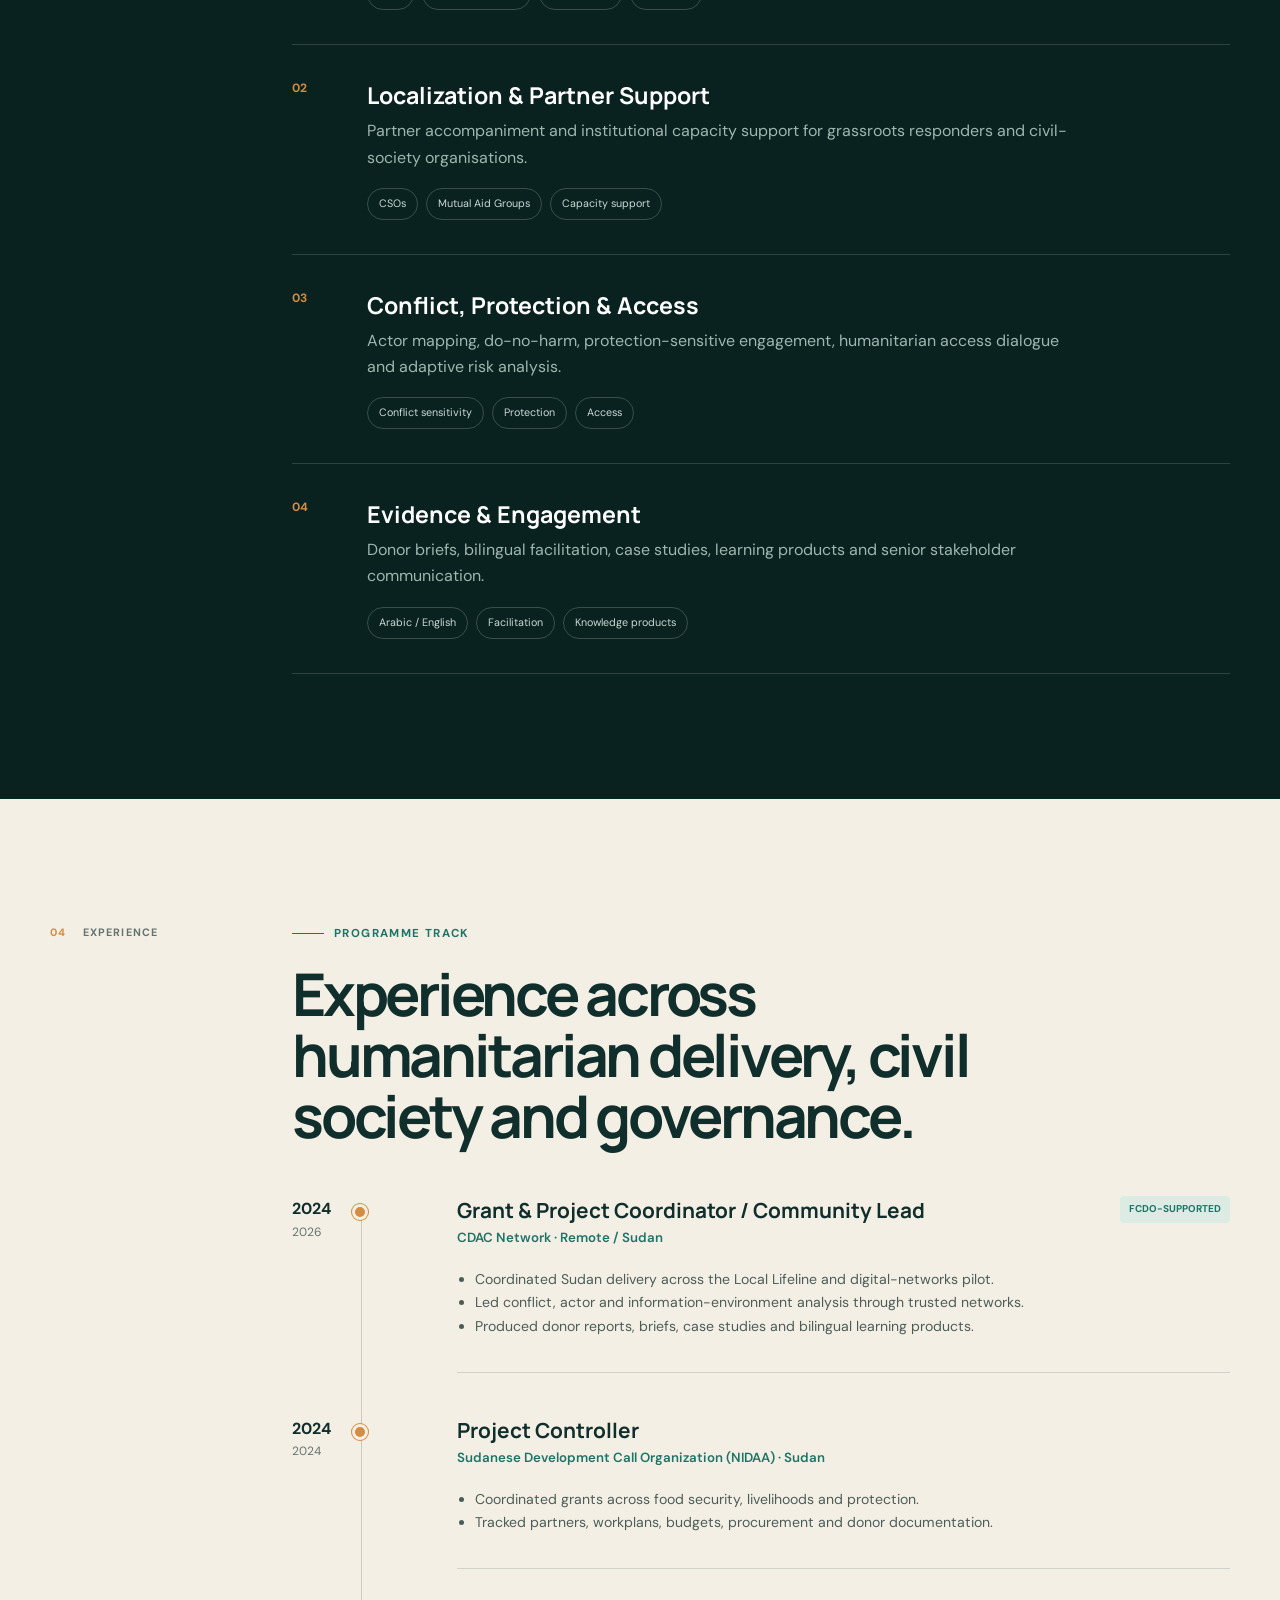
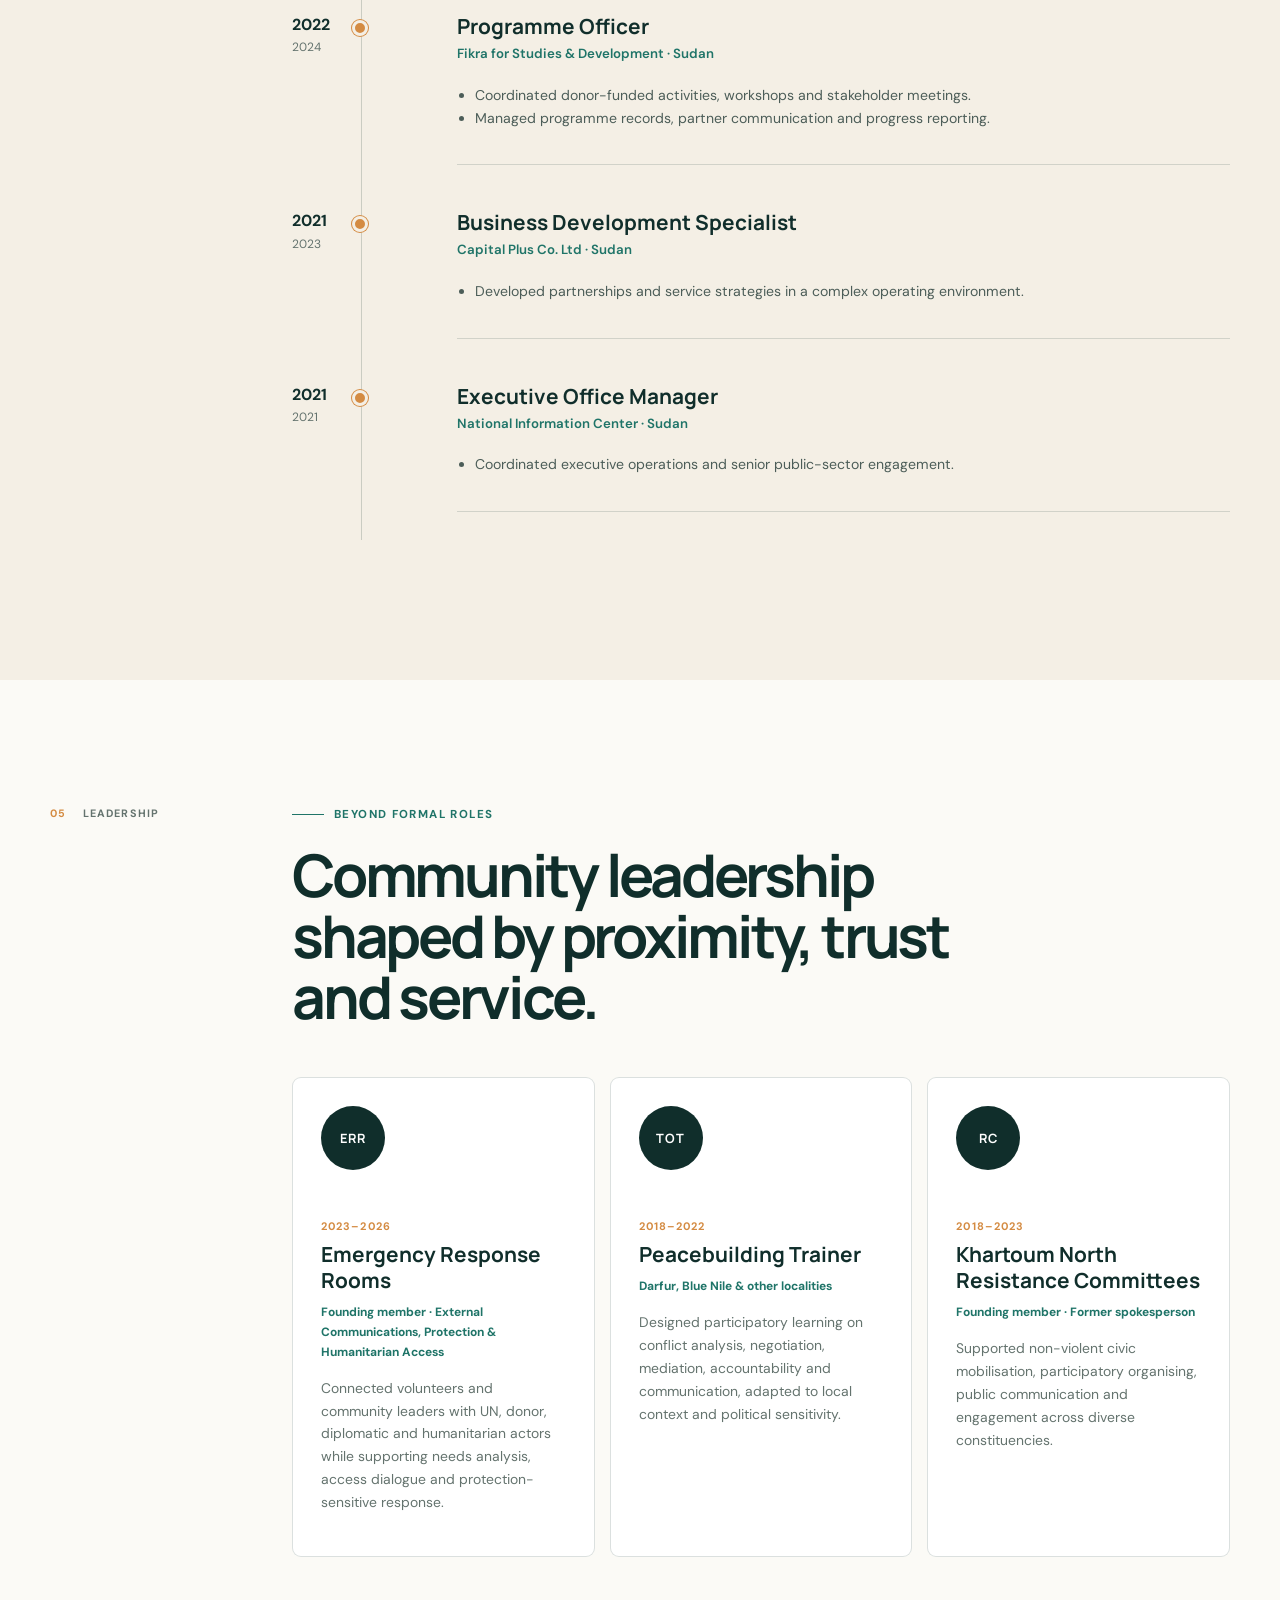
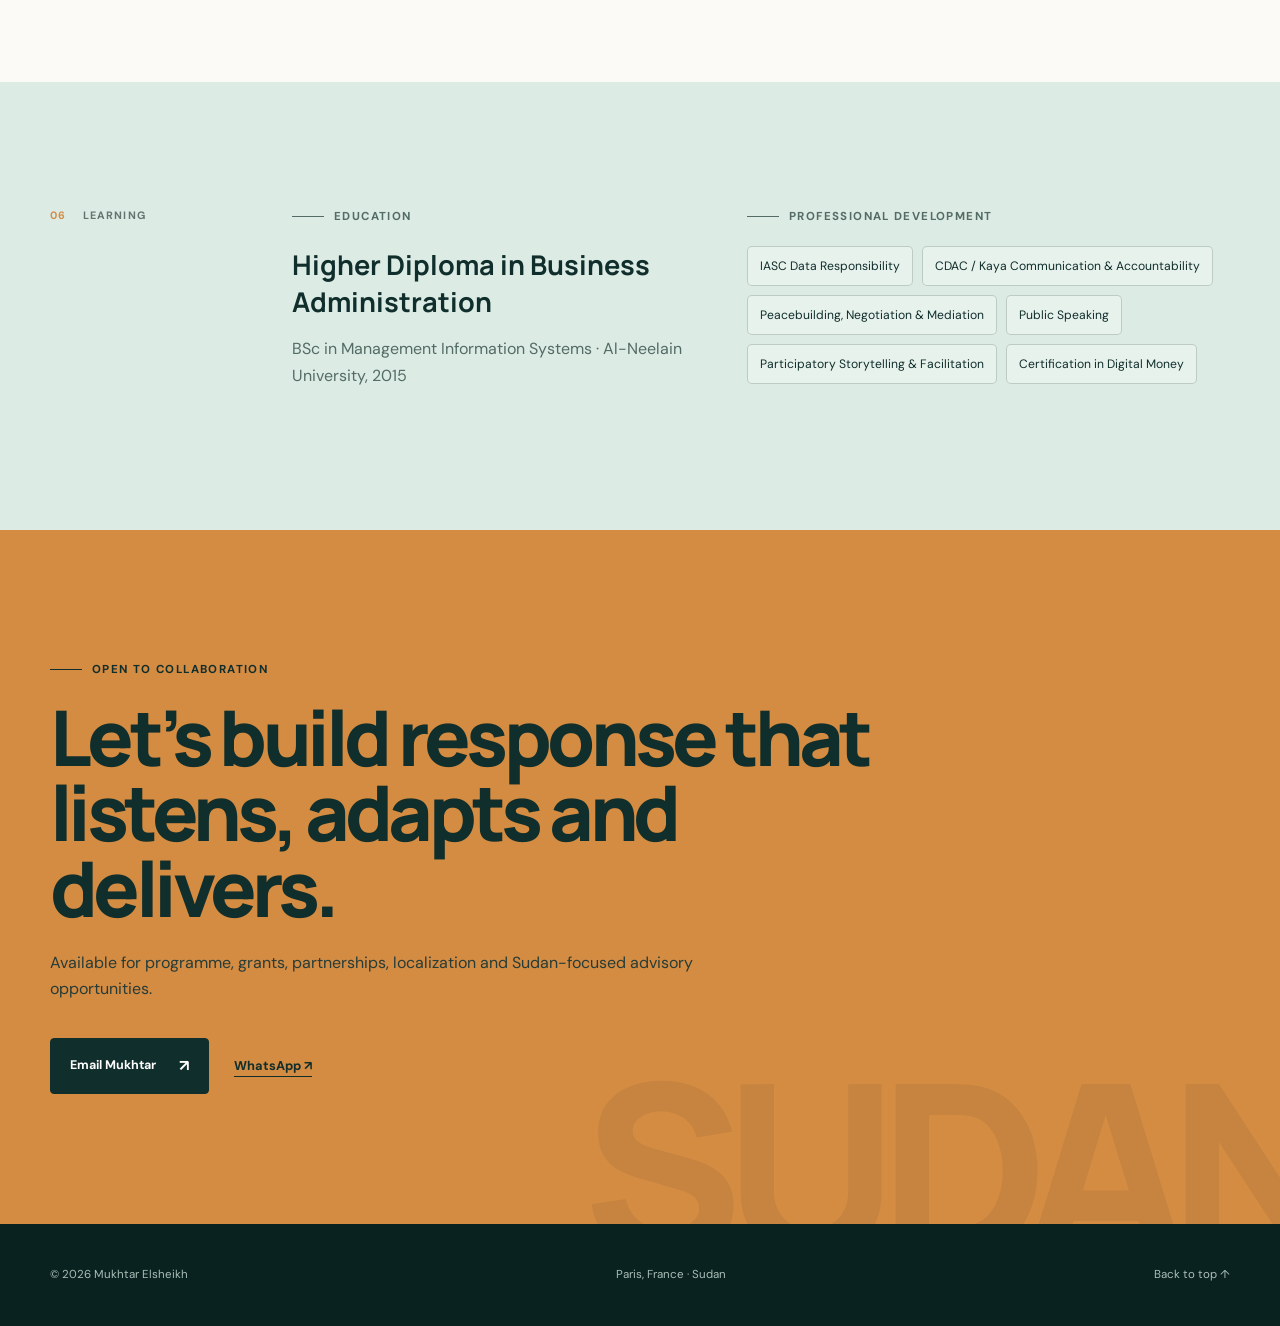
==== commit bfb05bd3: "Elevate humanitarian portfolio with localization story and field photography" ====
--- a/humanitarian/index.html
+++ b/humanitarian/index.html
@@ -4,6 +4,9 @@
   <meta charset="utf-8">
   <meta name="viewport" content="width=device-width, initial-scale=1">
   <meta name="description" content="Mukhtar Elsheikh — Sudan humanitarian programme, grants, localization and community-led response specialist.">
+  <meta property="og:title" content="Mukhtar Elsheikh | Humanitarian Programme & Grants Specialist">
+  <meta property="og:description" content="Sudan-focused programme delivery, localization, grants and community-led response.">
+  <meta property="og:image" content="assets/photos/mukhtar-profile.webp">
   <meta name="theme-color" content="#102e2b">
   <title>Mukhtar Elsheikh | Humanitarian Programme & Grants Specialist</title>
   <link rel="icon" href="assets/favicon.svg" type="image/svg+xml">
@@ -19,7 +22,7 @@
       <a class="brand" href="#top" aria-label="Mukhtar Elsheikh home"><span>ME</span><strong>Mukhtar<br>Elsheikh</strong></a>
       <button class="menu-toggle" type="button" aria-label="Open navigation" aria-expanded="false"><span></span><span></span></button>
       <div class="nav-links">
-        <a href="#profile">Profile</a><a href="#expertise">Expertise</a><a href="#experience">Experience</a><a href="#leadership">Leadership</a>
+        <a href="#profile">Profile</a><a href="#localization">Localization</a><a href="#expertise">Expertise</a><a href="#experience">Experience</a><a href="#leadership">Leadership</a>
         <a class="nav-contact" href="#contact">Let’s connect</a>
       </div>
     </nav>
@@ -44,18 +47,17 @@
           </div>
         </div>
 
-        <div class="field-visual reveal" aria-label="Humanitarian field network illustration">
+        <div class="field-visual reveal" aria-label="Portrait of Mukhtar Elsheikh with Sudan field network map">
           <div class="orbit orbit-one"></div><div class="orbit orbit-two"></div>
-          <div class="map-card tilt-card">
-            <div class="map-label"><span class="live-dot"></span> Sudan field network</div>
-            <svg class="sudan-map" viewBox="0 0 340 410" role="img" aria-label="Abstract outline of Sudan with connected response points">
-              <path class="country" d="M118 23 232 20 251 82 309 120 284 169 307 229 267 271 255 338 205 386 153 365 111 390 77 329 39 298 59 241 29 186 68 145 64 83Z"/>
-              <path class="route" d="M93 105 175 88 244 139 190 201 102 247 174 310 238 282"/>
-              <g class="points"><circle cx="93" cy="105" r="6"/><circle cx="175" cy="88" r="6"/><circle cx="244" cy="139" r="6"/><circle cx="190" cy="201" r="7"/><circle cx="102" cy="247" r="6"/><circle cx="174" cy="310" r="6"/><circle cx="238" cy="282" r="6"/></g>
+          <figure class="portrait-card tilt-card">
+            <img src="assets/photos/mukhtar-profile.webp" alt="Mukhtar Elsheikh" width="1000" height="1000">
+            <figcaption><span class="live-dot"></span><strong>Based in Paris</strong><small>Connected across Sudan</small></figcaption>
+          </figure>
+          <div class="sudan-badge" aria-label="Map of Sudan">
+            <svg viewBox="0 0 340 410" role="img" aria-label="Geographic outline of Sudan">
+              <path d="M234.4,304.4 L232.1,304.0 L232.4,295.6 L230.3,289.7 L221.6,283.0 L219.5,270.8 L221.6,258.2 L213.7,257.0 L212.5,260.8 L202.3,261.7 L206.4,266.7 L207.8,276.9 L198.5,286.2 L190.0,298.5 L181.3,300.2 L167.0,290.3 L160.6,293.8 L158.8,298.8 L150.1,302.0 L149.5,305.5 L132.6,305.5 L130.2,302.0 L118.0,301.4 L111.8,304.3 L107.2,302.9 L98.4,292.9 L95.5,288.3 L83.2,290.6 L78.6,298.5 L74.2,313.7 L68.4,316.9 L63.1,318.7 L61.8,317.9 L55.9,313.0 L54.8,307.7 L57.5,300.7 L57.5,293.7 L47.7,283.1 L45.8,275.8 L46.0,271.7 L39.7,266.7 L39.5,256.8 L36.0,250.3 L30.0,251.3 L31.7,245.0 L36.1,237.9 L34.2,230.9 L39.8,225.7 L36.2,221.7 L40.7,211.2 L48.5,198.7 L63.1,199.9 L62.3,132.4 L62.5,125.3 L82.1,125.2 L82.1,91.3 L150.4,91.3 L216.3,91.3 L283.8,91.3 L289.2,108.0 L285.5,111.0 L288.0,128.5 L294.2,148.8 L300.7,153.0 L310.0,159.3 L301.4,169.0 L288.9,171.8 L283.5,177.0 L281.8,188.3 L274.5,213.3 L276.3,220.1 L273.6,234.7 L266.7,251.4 L256.5,259.9 L249.2,272.8 L247.5,279.8 L239.4,284.5 L234.4,302.3 Z"/>
             </svg>
-            <div class="map-note note-one"><b>Listen</b><span>Local priorities</span></div>
-            <div class="map-note note-two"><b>Connect</b><span>Partners & donors</span></div>
-            <div class="map-note note-three"><b>Deliver</b><span>Accountable action</span></div>
+            <div><b>Sudan</b><span>Local insight. National reach.</span></div>
           </div>
         </div>
       </div>
@@ -76,9 +78,37 @@
       </div>
     </section>
 
+    <section class="localization" id="localization">
+      <div class="localization-hero">
+        <img src="assets/photos/localization-room.webp" alt="Mukhtar facilitating a participatory workshop" width="1800" height="1200" loading="lazy">
+        <div class="localization-overlay"></div>
+        <div class="shell localization-intro reveal">
+          <p class="eyebrow"><span></span> A case for localization</p>
+          <p class="localization-index">02 / Field principle</p>
+          <h2>Close the gap between the promise of <em>localization</em> and the reality on the ground.</h2>
+          <p>Localization is not a slogan or a transfer of tasks. It is a shift in trust, decision-making, resources and power toward the people closest to the work.</p>
+        </div>
+      </div>
+      <div class="shell localization-body">
+        <div class="localization-manifesto">
+          <article class="manifesto-lead reveal"><span>01</span><h3>Because the answer is not always at the top.</h3><p>Communities hold knowledge that no remote system can replace.</p></article>
+          <article class="manifesto-card reveal"><span>02</span><h3>Because work, risk and access happen locally.</h3></article>
+          <article class="manifesto-card reveal"><span>03</span><h3>Because power lies with people.</h3></article>
+          <article class="manifesto-card reveal"><span>04</span><h3>Because local is fairer.</h3></article>
+          <article class="manifesto-card reveal"><span>05</span><h3>Because local actors know their communities better than outsiders do.</h3></article>
+          <article class="manifesto-card accent reveal"><span>06</span><h3>Because localization is common sense.</h3></article>
+        </div>
+        <div class="localization-proof">
+          <figure class="proof-main reveal"><img src="assets/photos/community-dialogue.webp" alt="Mukhtar in a small-group community dialogue" width="1400" height="1000" loading="lazy"><figcaption>Listen before designing.</figcaption></figure>
+          <figure class="proof-side reveal"><img src="assets/photos/facilitation.webp" alt="Mukhtar facilitating a learning session" width="1400" height="1000" loading="lazy"><figcaption>Build capability, not dependency.</figcaption></figure>
+          <blockquote class="reveal">“Proximity is not a limitation. It is expertise.”<cite>Mukhtar Elsheikh</cite></blockquote>
+        </div>
+      </div>
+    </section>
+
     <section class="section expertise" id="expertise">
       <div class="shell section-grid">
-        <div class="section-tag reveal"><span>02</span> Expertise</div>
+        <div class="section-tag reveal"><span>03</span> Expertise</div>
         <div class="section-content">
           <div class="section-heading reveal"><p class="eyebrow"><span></span> What I bring</p><h2>From programme cycle to field-level trust.</h2></div>
           <div class="expertise-list">
@@ -93,7 +123,7 @@
 
     <section class="section experience" id="experience">
       <div class="shell section-grid">
-        <div class="section-tag reveal"><span>03</span> Experience</div>
+        <div class="section-tag reveal"><span>04</span> Experience</div>
         <div class="section-content">
           <div class="section-heading reveal"><p class="eyebrow"><span></span> Programme track</p><h2>Experience across humanitarian delivery, civil society and governance.</h2></div>
           <div class="timeline">
@@ -109,7 +139,7 @@
 
     <section class="section leadership" id="leadership">
       <div class="shell section-grid">
-        <div class="section-tag reveal"><span>04</span> Leadership</div>
+        <div class="section-tag reveal"><span>05</span> Leadership</div>
         <div class="section-content">
           <div class="section-heading reveal"><p class="eyebrow"><span></span> Beyond formal roles</p><h2>Community leadership shaped by proximity, trust and service.</h2></div>
           <div class="leadership-grid">
@@ -123,7 +153,7 @@
 
     <section class="section learning" id="learning">
       <div class="shell section-grid">
-        <div class="section-tag reveal"><span>05</span> Learning</div>
+        <div class="section-tag reveal"><span>06</span> Learning</div>
         <div class="section-content learning-grid">
           <div class="reveal"><p class="eyebrow"><span></span> Education</p><h3>Higher Diploma in Business Administration</h3><p>BSc in Management Information Systems · Al-Neelain University, 2015</p></div>
           <div class="reveal"><p class="eyebrow"><span></span> Professional development</p><div class="credential-list"><span>IASC Data Responsibility</span><span>CDAC / Kaya Communication & Accountability</span><span>Peacebuilding, Negotiation & Mediation</span><span>Public Speaking</span><span>Participatory Storytelling & Facilitation</span><span>Certification in Digital Money</span></div></div>
--- a/humanitarian/styles.css
+++ b/humanitarian/styles.css
@@ -4,3 +4,41 @@
 @media(max-width:980px){.hero-grid{grid-template-columns:1fr}.hero{padding-top:130px}.hero-copy{max-width:800px}.field-visual{min-height:520px}.map-card{height:500px}.section-grid{grid-template-columns:1fr;gap:35px}.section-tag{position:static}.profile-grid,.leadership-grid{grid-template-columns:1fr}.value-card{min-height:220px}.value-card h3{margin-top:35px}.lead-card{min-height:auto}.learning-grid{grid-template-columns:1fr}.nav-links{position:fixed;inset:86px 15px auto;display:flex;flex-direction:column;align-items:flex-start;gap:0;padding:25px;background:var(--paper);border:1px solid var(--line);border-radius:8px;box-shadow:0 25px 60px rgba(16,46,43,.18);opacity:0;pointer-events:none;transform:translateY(-12px);transition:.25s}.nav-links.open{opacity:1;pointer-events:auto;transform:none}.nav-links a{width:100%;padding:12px}.menu-toggle{display:block;width:40px;height:40px}.menu-toggle span{display:block;width:24px;height:2px;margin:6px auto;background:var(--ink);transition:.2s}.menu-toggle.active span:first-child{transform:translateY(4px) rotate(45deg)}.menu-toggle.active span:last-child{transform:translateY(-4px) rotate(-45deg)}}
 @media(max-width:650px){:root{--shell:min(100% - 30px,1180px)}.nav{height:72px}.nav-links{top:72px}.hero{padding:112px 0 70px}.hero h1{font-size:3.25rem}.hero-actions{align-items:stretch;flex-direction:column}.button{width:100%}.hero-meta{gap:10px}.hero-meta div{padding-left:10px}.hero-meta strong{font-size:1.55rem}.hero-meta span{font-size:.56rem}.field-visual{min-height:430px}.map-card{height:420px;border-radius:28px 28px 100px 28px}.orbit-one{width:410px;height:410px}.orbit-two{width:470px;height:470px}.map-note{font-size:.6rem}.note-one{left:-4px}.note-two{right:-4px}.section{padding:85px 0}.lead{font-size:2rem}.expertise-item{grid-template-columns:45px 1fr}.section-heading h2{font-size:2.55rem}.timeline::before{left:5px}.role{grid-template-columns:1fr;padding-left:25px}.role-date::after{left:-25px;right:auto}.role-date b{display:inline;margin-right:5px}.role-head{flex-direction:column}.leadership-grid{gap:12px}.contact{padding:90px 0}.contact h2{font-size:3rem}.contact::after{font-size:8rem}.contact-actions{align-items:stretch;flex-direction:column}.contact-dock{right:10px;bottom:10px}footer .shell{align-items:flex-start;flex-direction:column;gap:8px}}
 @media(prefers-reduced-motion:reduce){html{scroll-behavior:auto}*,*::before,*::after{animation:none!important;transition:none!important}.reveal{opacity:1;transform:none}.cursor-glow{display:none}}
+
+/* Portrait-led hero */
+.portrait-card{position:relative;width:min(100%,455px);height:555px;margin:0;border:1px solid rgba(16,46,43,.18);border-radius:42px 42px 145px 42px;background:#dfe9e4;box-shadow:0 35px 95px rgba(16,46,43,.2);overflow:hidden;transform-style:preserve-3d;transition:transform .15s ease-out}
+.portrait-card::after{content:"";position:absolute;inset:0;background:linear-gradient(to top,rgba(9,33,31,.72),transparent 45%);pointer-events:none}
+.portrait-card>img{width:100%;height:100%;object-fit:cover;object-position:50% 42%;filter:saturate(.88) contrast(1.03)}
+.portrait-card figcaption{position:absolute;z-index:2;left:28px;right:28px;bottom:28px;display:grid;grid-template-columns:11px 1fr;column-gap:10px;align-items:center;color:#fff}
+.portrait-card figcaption .live-dot{grid-row:1/3}
+.portrait-card figcaption strong{font:700 .78rem var(--serif);text-transform:uppercase;letter-spacing:.1em}
+.portrait-card figcaption small{color:#c9dad5;font-size:.72rem}
+.sudan-badge{position:absolute;z-index:3;right:-35px;bottom:45px;display:grid;grid-template-columns:78px 120px;align-items:center;gap:5px;padding:10px 13px 10px 7px;border:1px solid rgba(255,255,255,.24);border-radius:10px;background:rgba(9,33,31,.92);color:#fff;box-shadow:0 18px 45px rgba(9,33,31,.3);backdrop-filter:blur(12px)}
+.sudan-badge svg{width:78px;height:94px;overflow:visible}
+.sudan-badge path{fill:#d48b42;stroke:#f4efe5;stroke-width:2}
+.sudan-badge b,.sudan-badge span{display:block}.sudan-badge b{font:700 .85rem var(--serif);text-transform:uppercase;letter-spacing:.13em}.sudan-badge span{margin-top:5px;color:#c9dad5;font-size:.65rem;line-height:1.4}
+
+/* Localization manifesto */
+.localization{background:#0a211f;color:#fff;scroll-margin-top:70px}
+.localization-hero{position:relative;min-height:720px;display:flex;align-items:flex-end;overflow:hidden}
+.localization-hero>img{position:absolute;inset:0;width:100%;height:100%;object-fit:cover;object-position:center 40%}
+.localization-overlay{position:absolute;inset:0;background:linear-gradient(90deg,rgba(7,27,25,.96) 0%,rgba(7,27,25,.78) 47%,rgba(7,27,25,.18) 82%),linear-gradient(0deg,rgba(7,27,25,.92),transparent 50%)}
+.localization-intro{position:relative;z-index:1;padding-bottom:92px}
+.localization-intro .eyebrow{color:#e2a05b}.localization-index{margin:0 0 14px;color:#a9bdb7;font-size:.7rem;text-transform:uppercase;letter-spacing:.14em}
+.localization-intro h2{max-width:890px;margin:0;font:800 clamp(3rem,6vw,6.3rem)/.98 var(--serif);letter-spacing:-.065em}
+.localization-intro h2 em{color:#e2a05b;font-style:normal}.localization-intro>p:last-child{max-width:700px;margin:28px 0 0;color:#c4d3ce;font-size:1.08rem}
+.localization-body{padding:95px 0 120px}
+.localization-manifesto{display:grid;grid-template-columns:repeat(12,1fr);gap:12px}
+.manifesto-lead,.manifesto-card{position:relative;min-height:230px;padding:25px;border:1px solid rgba(255,255,255,.14);border-radius:8px;background:rgba(255,255,255,.035);overflow:hidden;transition:.3s}
+.manifesto-lead:hover,.manifesto-card:hover{border-color:rgba(226,160,91,.7);transform:translateY(-5px)}
+.manifesto-lead{grid-column:span 6;min-height:310px;background:#f4efe5;color:#102e2b}.manifesto-card{grid-column:span 3}.manifesto-card:nth-child(5),.manifesto-card:nth-child(6){grid-column:span 6;min-height:210px}
+.manifesto-card.accent{background:#d48b42;color:#102e2b;border-color:#d48b42}
+.manifesto-lead span,.manifesto-card span{display:inline-block;color:#d48b42;font-size:.68rem;font-weight:700;letter-spacing:.12em}.manifesto-card.accent span{color:#102e2b}
+.manifesto-lead h3,.manifesto-card h3{margin:55px 0 0;font:700 1.45rem/1.3 var(--serif);letter-spacing:-.025em}.manifesto-lead h3{max-width:560px;font-size:2.25rem}.manifesto-lead p{max-width:520px;margin:14px 0 0;color:#526861}
+.localization-proof{display:grid;grid-template-columns:1.25fr .75fr;grid-template-rows:340px 220px;gap:14px;margin-top:75px}
+.localization-proof figure{position:relative;margin:0;border-radius:9px;overflow:hidden}.localization-proof img{width:100%;height:100%;object-fit:cover;transition:transform .7s ease}.localization-proof figure:hover img{transform:scale(1.035)}
+.localization-proof figcaption{position:absolute;left:18px;bottom:18px;padding:8px 11px;border-radius:4px;background:rgba(9,33,31,.88);font-size:.72rem;font-weight:700;text-transform:uppercase;letter-spacing:.08em}
+.proof-main{grid-row:1/3}.proof-side{grid-column:2}.localization-proof blockquote{grid-column:2;margin:0;padding:28px;display:flex;flex-direction:column;justify-content:flex-end;border-radius:9px;background:#1f7468;font:600 1.65rem/1.25 var(--serif);letter-spacing:-.03em}.localization-proof cite{margin-top:20px;font:600 .65rem var(--sans);text-transform:uppercase;letter-spacing:.12em;color:#c9dad5}
+
+@media(max-width:980px){.sudan-badge{right:0}.localization-hero{min-height:640px}.localization-overlay{background:linear-gradient(90deg,rgba(7,27,25,.94),rgba(7,27,25,.54)),linear-gradient(0deg,rgba(7,27,25,.9),transparent 60%)}.manifesto-lead{grid-column:span 12}.manifesto-card{grid-column:span 6}.localization-proof{grid-template-columns:1fr 1fr}.proof-main{grid-column:1;grid-row:1/3}}
+@media(max-width:650px){.portrait-card{height:440px;border-radius:28px 28px 100px 28px}.sudan-badge{right:-5px;bottom:24px;grid-template-columns:62px 105px}.sudan-badge svg{width:62px;height:76px}.localization-hero{min-height:690px}.localization-intro{padding-bottom:60px}.localization-intro h2{font-size:3rem}.localization-body{padding:65px 0 80px}.manifesto-card,.manifesto-card:nth-child(5),.manifesto-card:nth-child(6){grid-column:span 12;min-height:190px}.manifesto-lead{min-height:270px}.manifesto-lead h3{font-size:1.85rem}.localization-proof{grid-template-columns:1fr;grid-template-rows:380px 270px auto}.proof-main{grid-column:1;grid-row:1}.proof-side{grid-column:1;grid-row:2}.localization-proof blockquote{grid-column:1;min-height:210px}}
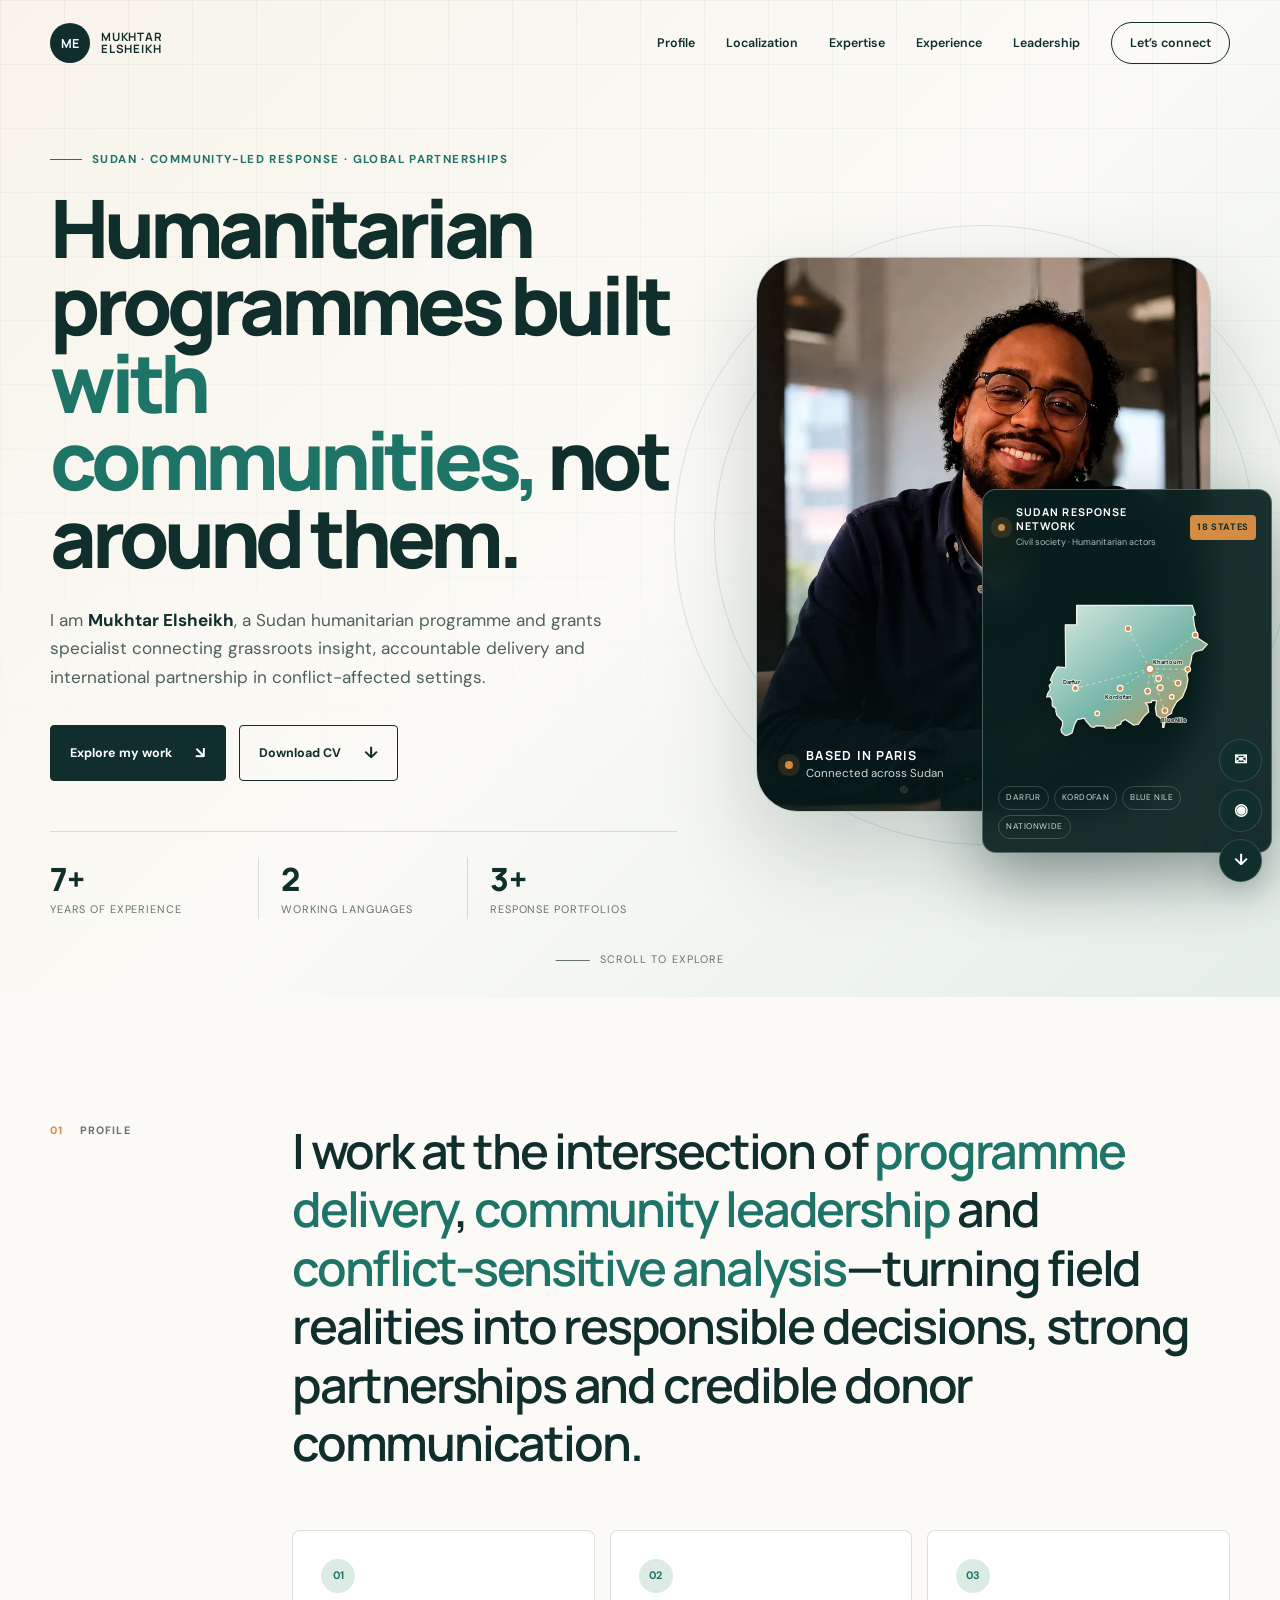
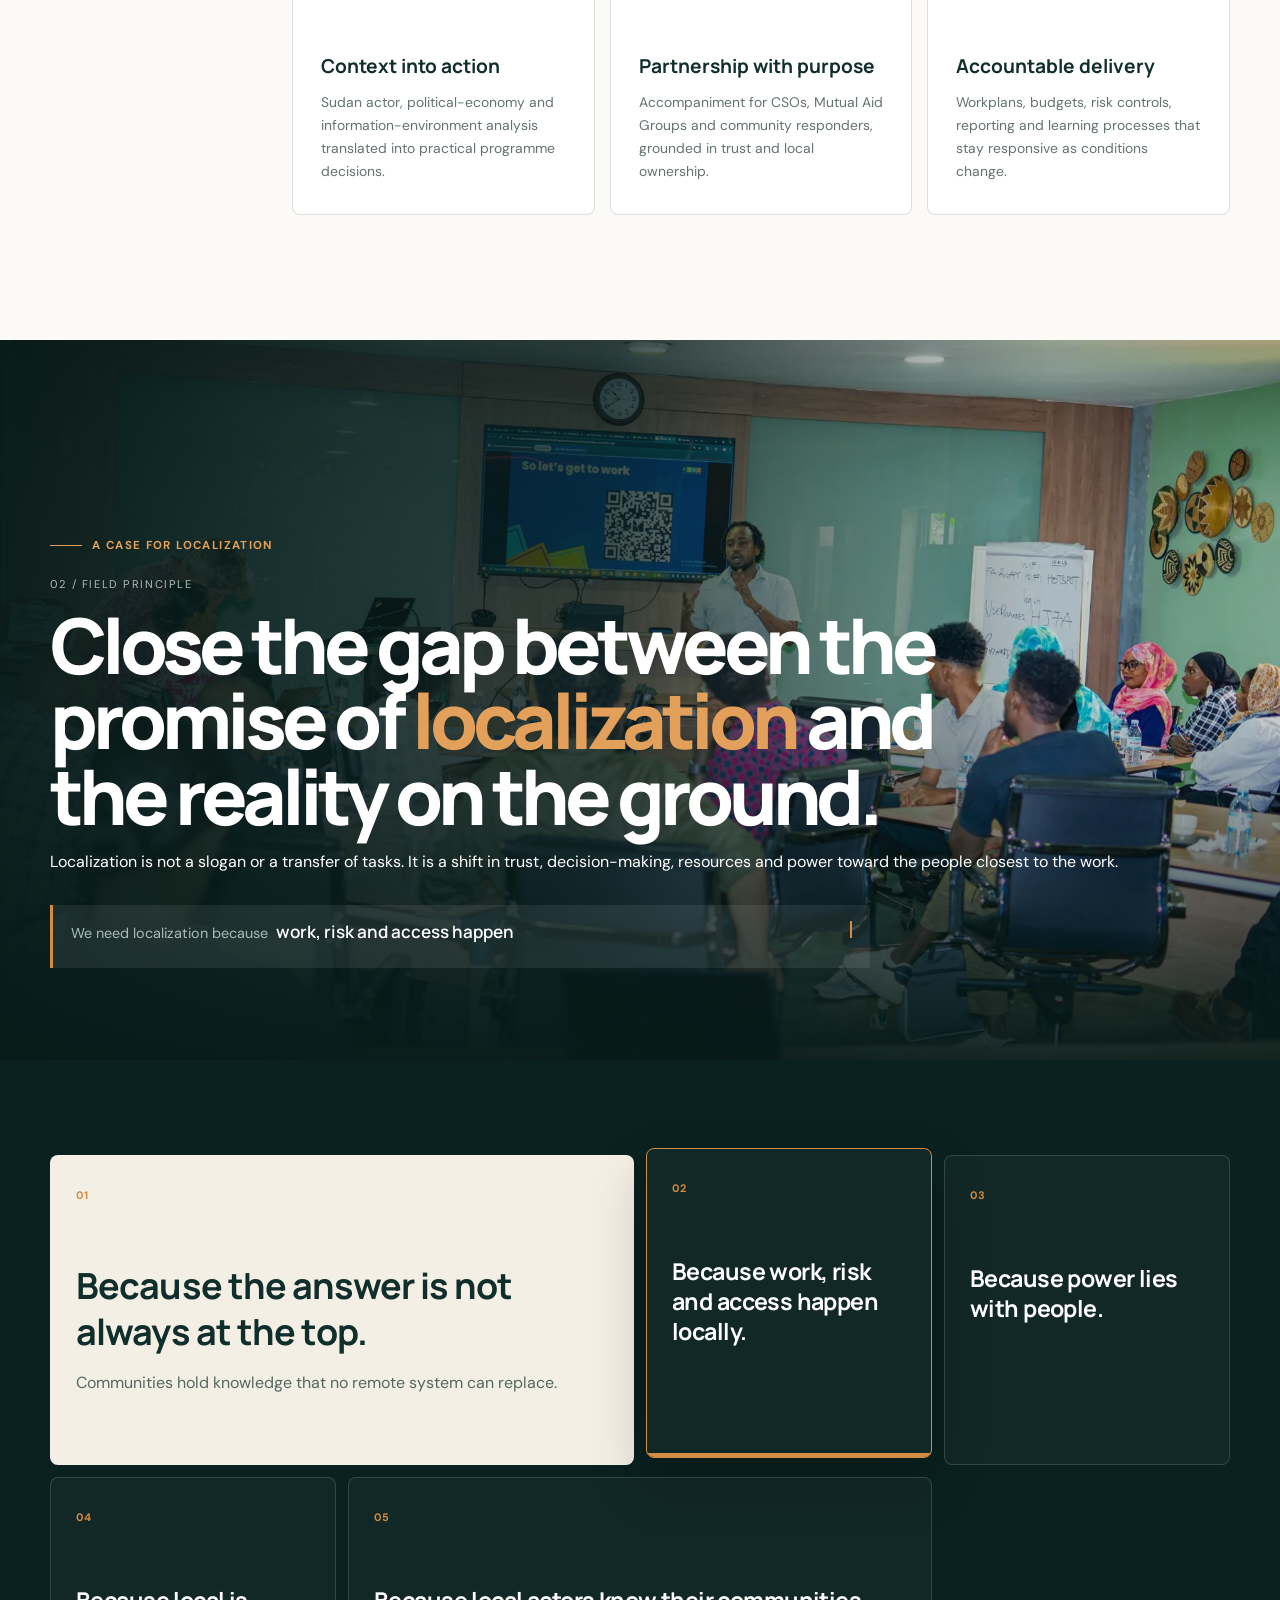
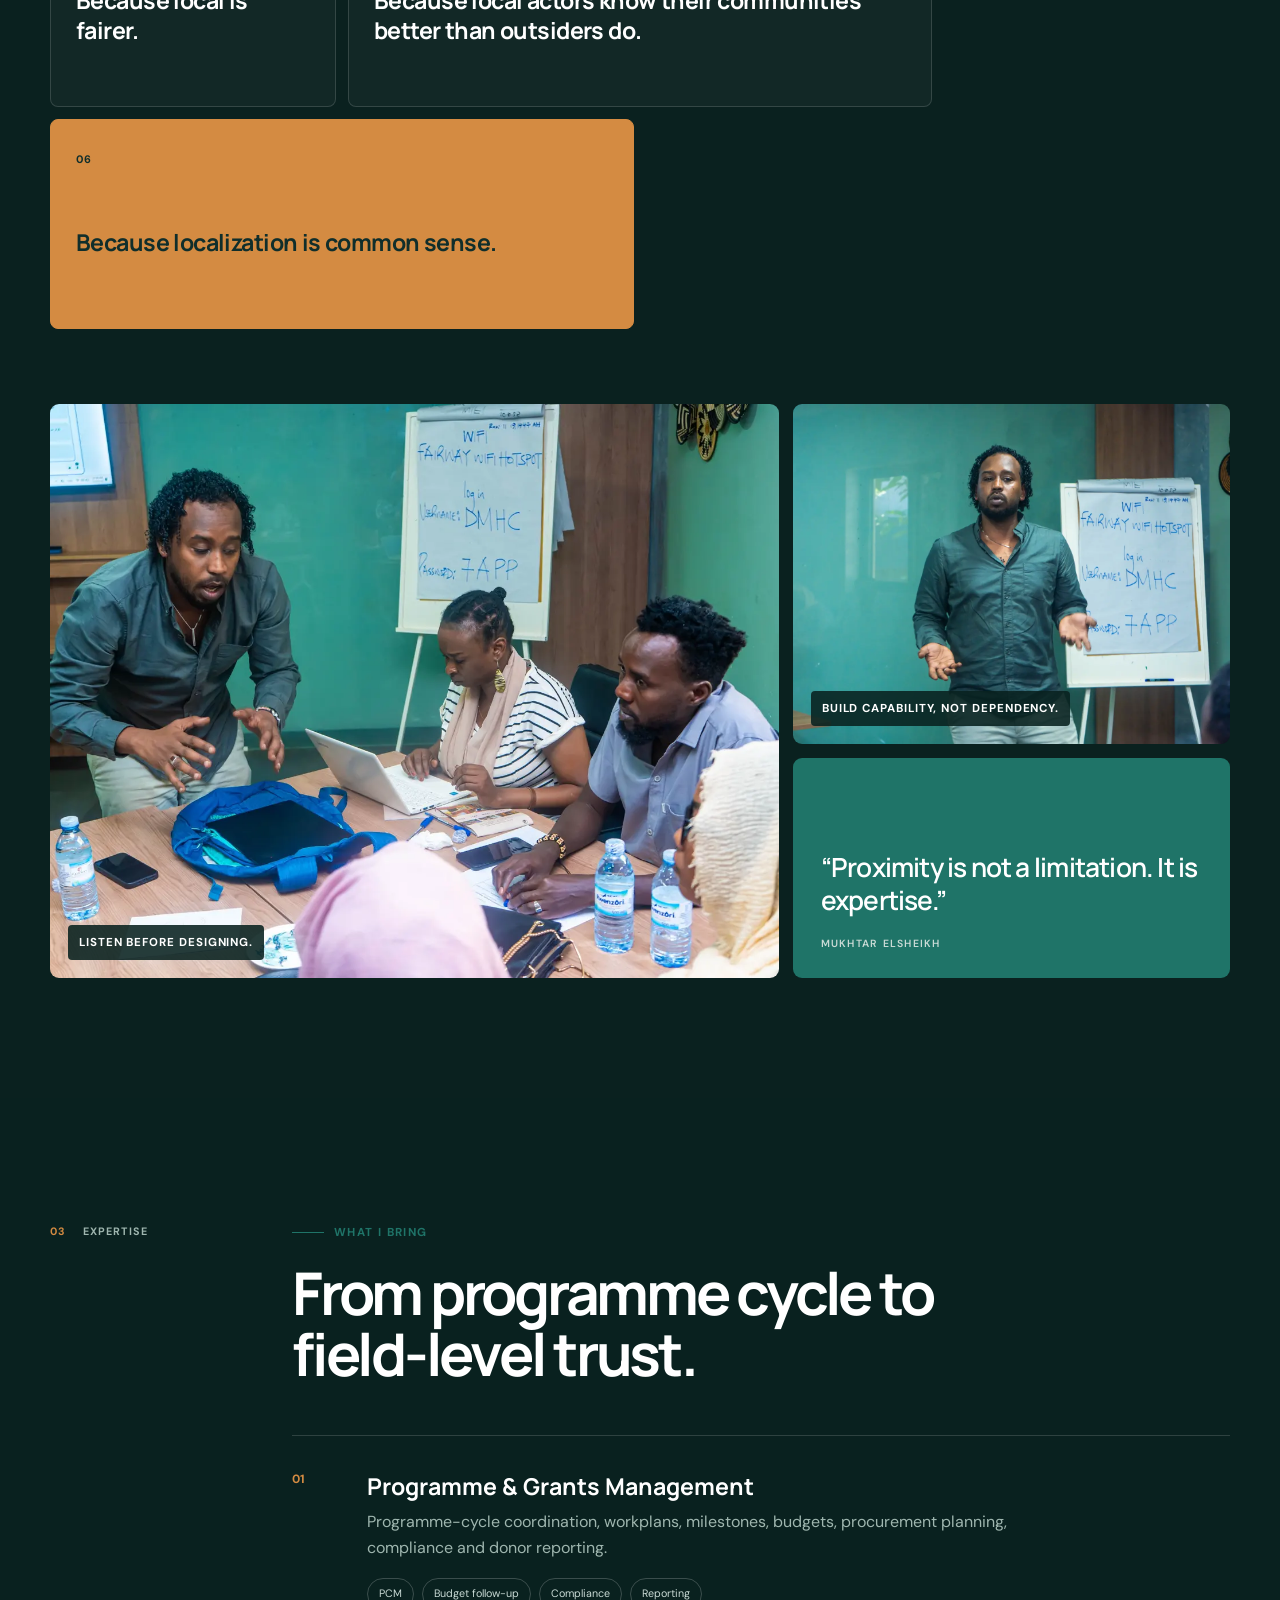
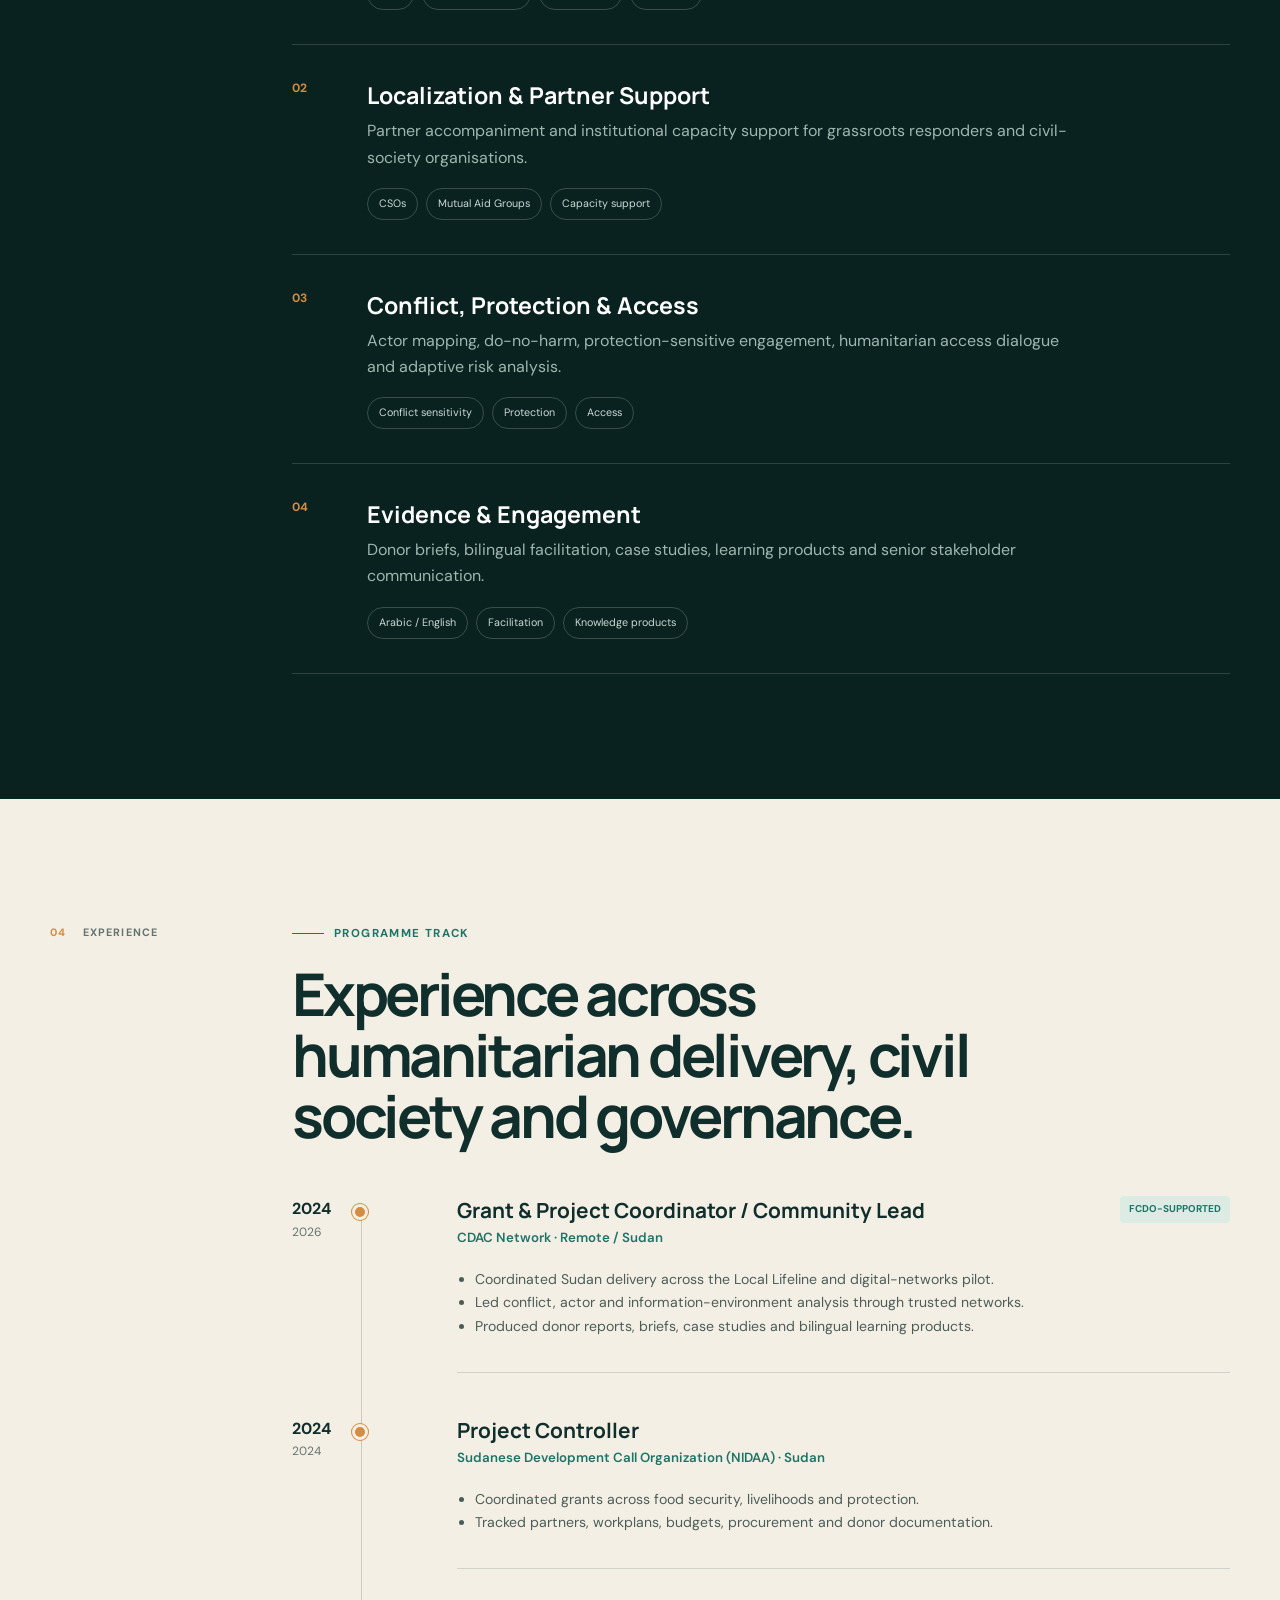
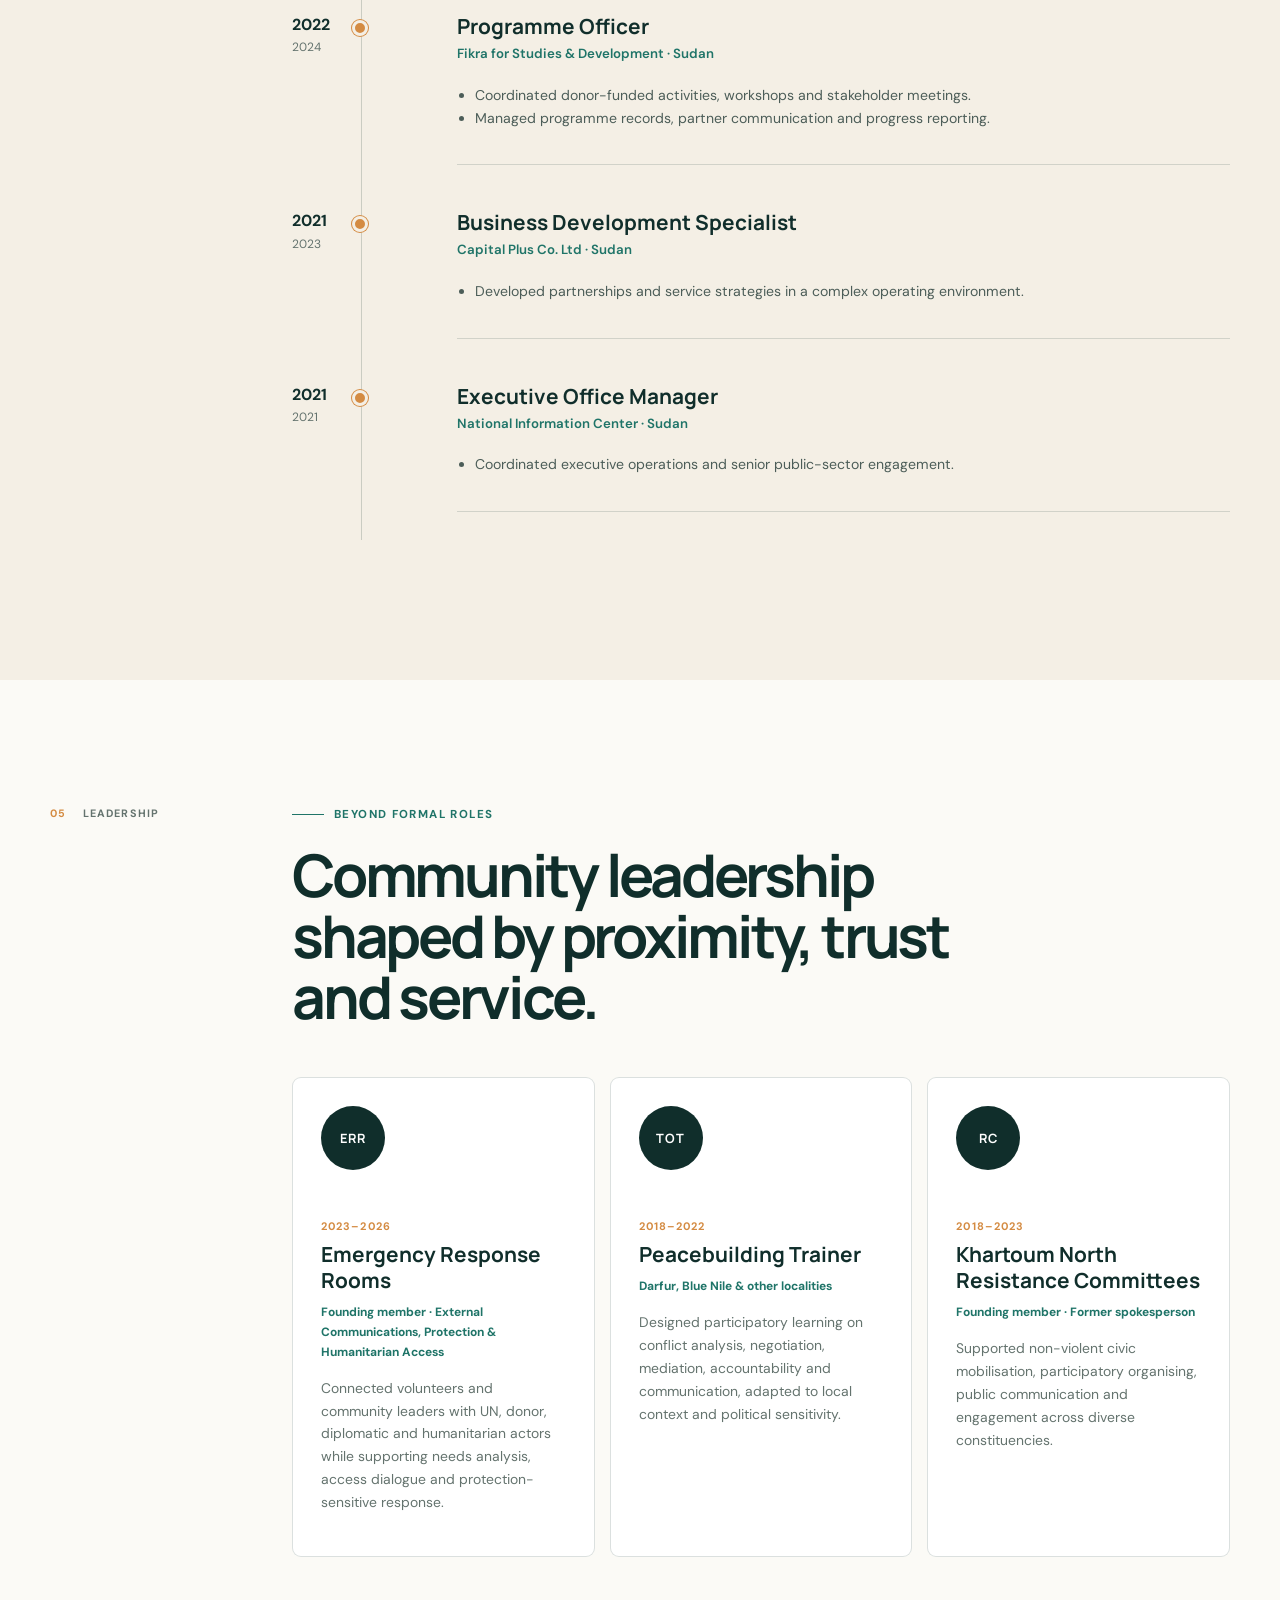
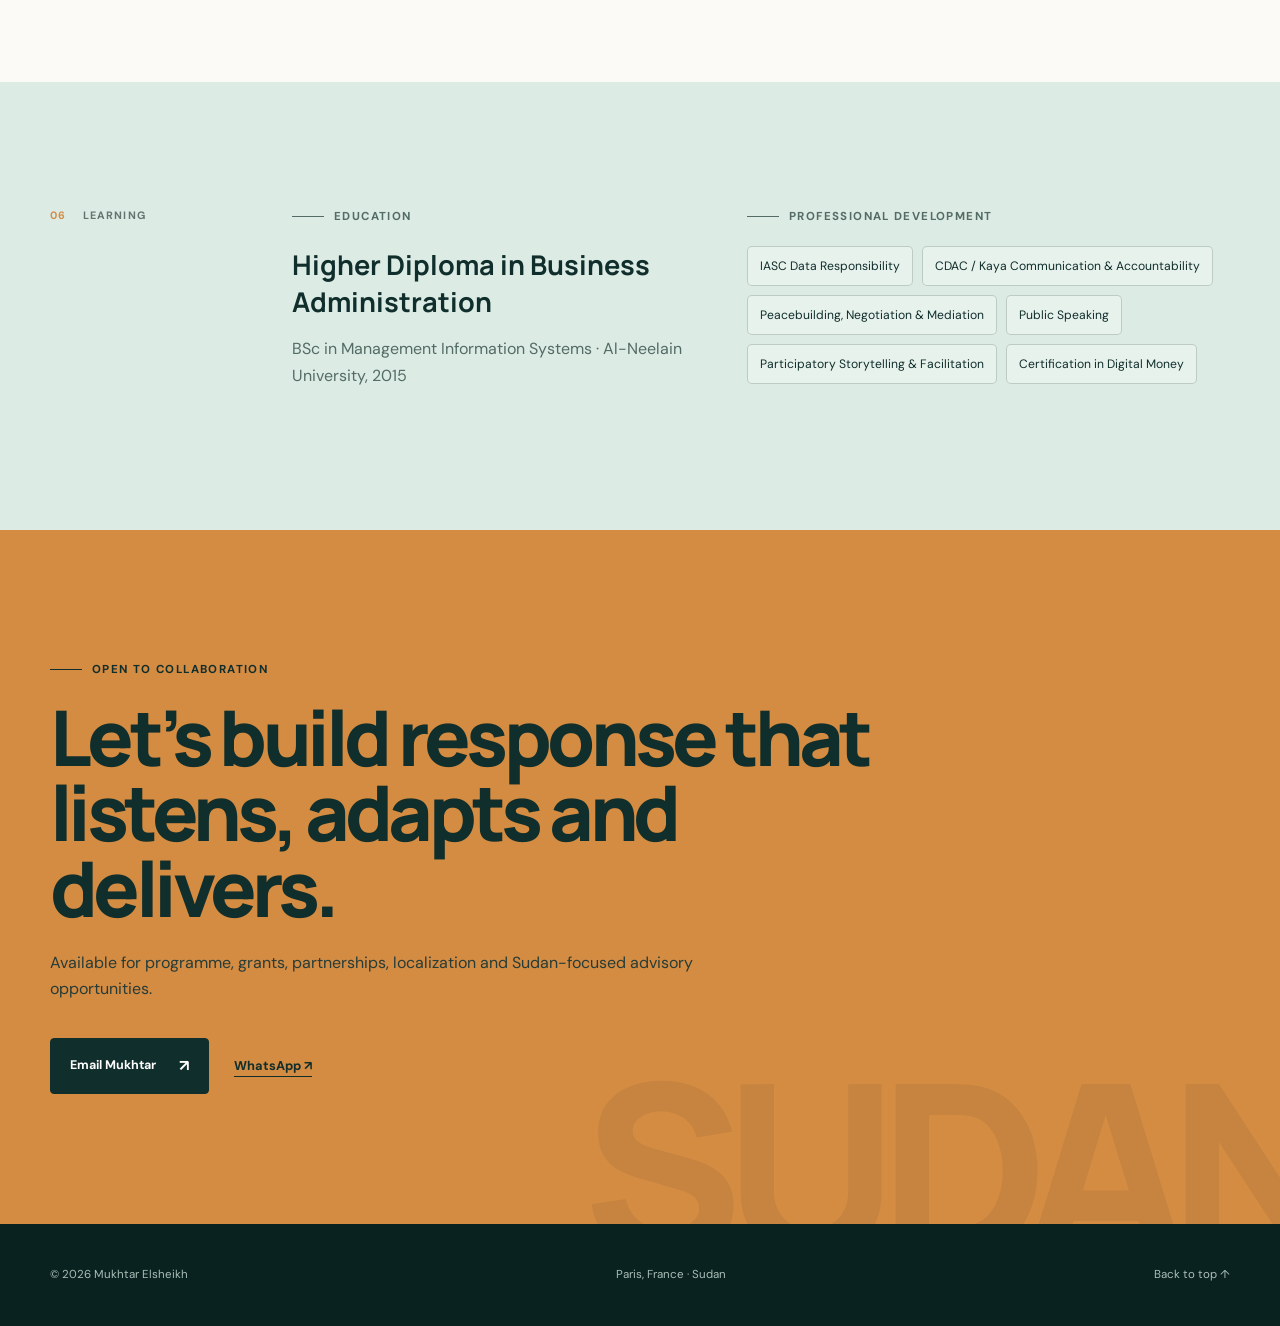
==== commit b108e6e4: "Fix localization imagery and animate Sudan-wide network" ====
--- a/humanitarian/index.html
+++ b/humanitarian/index.html
@@ -53,11 +53,16 @@
             <img src="assets/photos/mukhtar-profile.webp" alt="Mukhtar Elsheikh" width="1000" height="1000">
             <figcaption><span class="live-dot"></span><strong>Based in Paris</strong><small>Connected across Sudan</small></figcaption>
           </figure>
-          <div class="sudan-badge" aria-label="Map of Sudan">
-            <svg viewBox="0 0 340 410" role="img" aria-label="Geographic outline of Sudan">
-              <path d="M234.4,304.4 L232.1,304.0 L232.4,295.6 L230.3,289.7 L221.6,283.0 L219.5,270.8 L221.6,258.2 L213.7,257.0 L212.5,260.8 L202.3,261.7 L206.4,266.7 L207.8,276.9 L198.5,286.2 L190.0,298.5 L181.3,300.2 L167.0,290.3 L160.6,293.8 L158.8,298.8 L150.1,302.0 L149.5,305.5 L132.6,305.5 L130.2,302.0 L118.0,301.4 L111.8,304.3 L107.2,302.9 L98.4,292.9 L95.5,288.3 L83.2,290.6 L78.6,298.5 L74.2,313.7 L68.4,316.9 L63.1,318.7 L61.8,317.9 L55.9,313.0 L54.8,307.7 L57.5,300.7 L57.5,293.7 L47.7,283.1 L45.8,275.8 L46.0,271.7 L39.7,266.7 L39.5,256.8 L36.0,250.3 L30.0,251.3 L31.7,245.0 L36.1,237.9 L34.2,230.9 L39.8,225.7 L36.2,221.7 L40.7,211.2 L48.5,198.7 L63.1,199.9 L62.3,132.4 L62.5,125.3 L82.1,125.2 L82.1,91.3 L150.4,91.3 L216.3,91.3 L283.8,91.3 L289.2,108.0 L285.5,111.0 L288.0,128.5 L294.2,148.8 L300.7,153.0 L310.0,159.3 L301.4,169.0 L288.9,171.8 L283.5,177.0 L281.8,188.3 L274.5,213.3 L276.3,220.1 L273.6,234.7 L266.7,251.4 L256.5,259.9 L249.2,272.8 L247.5,279.8 L239.4,284.5 L234.4,302.3 Z"/>
+          <div class="sudan-network" aria-label="Civil-society and humanitarian network across Sudan">
+            <div class="network-head"><span class="live-dot"></span><div><b>Sudan response network</b><small>Civil society · Humanitarian actors</small></div><strong>18 states</strong></div>
+            <svg viewBox="0 0 340 410" role="img" aria-label="Animated map showing humanitarian connections across Sudan">
+              <defs><linearGradient id="sudanFill" x1="0" y1="0" x2="1" y2="1"><stop offset="0" stop-color="#dcebe4"/><stop offset=".55" stop-color="#76b6a8"/><stop offset="1" stop-color="#d48b42"/></linearGradient></defs>
+              <path class="sudan-shape" d="M234.4,304.4 L232.1,304.0 L232.4,295.6 L230.3,289.7 L221.6,283.0 L219.5,270.8 L221.6,258.2 L213.7,257.0 L212.5,260.8 L202.3,261.7 L206.4,266.7 L207.8,276.9 L198.5,286.2 L190.0,298.5 L181.3,300.2 L167.0,290.3 L160.6,293.8 L158.8,298.8 L150.1,302.0 L149.5,305.5 L132.6,305.5 L130.2,302.0 L118.0,301.4 L111.8,304.3 L107.2,302.9 L98.4,292.9 L95.5,288.3 L83.2,290.6 L78.6,298.5 L74.2,313.7 L68.4,316.9 L63.1,318.7 L61.8,317.9 L55.9,313.0 L54.8,307.7 L57.5,300.7 L57.5,293.7 L47.7,283.1 L45.8,275.8 L46.0,271.7 L39.7,266.7 L39.5,256.8 L36.0,250.3 L30.0,251.3 L31.7,245.0 L36.1,237.9 L34.2,230.9 L39.8,225.7 L36.2,221.7 L40.7,211.2 L48.5,198.7 L63.1,199.9 L62.3,132.4 L62.5,125.3 L82.1,125.2 L82.1,91.3 L150.4,91.3 L216.3,91.3 L283.8,91.3 L289.2,108.0 L285.5,111.0 L288.0,128.5 L294.2,148.8 L300.7,153.0 L310.0,159.3 L301.4,169.0 L288.9,171.8 L283.5,177.0 L281.8,188.3 L274.5,213.3 L276.3,220.1 L273.6,234.7 L266.7,251.4 L256.5,259.9 L249.2,272.8 L247.5,279.8 L239.4,284.5 L234.4,302.3 Z"/>
+              <g class="network-routes"><path d="M210 202 80 236 M210 202 158 236 M210 202 236 275 M210 202 276 203 M210 202 172 132 M210 202 289 143 M210 202 259 227 M210 202 228 235 M210 202 206 241 M210 202 225 219"/></g>
+              <g class="network-points"><circle class="hub" cx="210" cy="202" r="7"/><circle cx="80" cy="236" r="5"/><circle cx="158" cy="236" r="5"/><circle cx="236" cy="275" r="5"/><circle cx="276" cy="203" r="5"/><circle cx="172" cy="132" r="5"/><circle cx="289" cy="143" r="5"/><circle cx="259" cy="227" r="5"/><circle cx="228" cy="235" r="5"/><circle cx="206" cy="241" r="5"/><circle cx="225" cy="219" r="5"/><circle cx="118" cy="280" r="4"/><circle cx="248" cy="251" r="4"/></g>
+              <g class="network-labels"><text x="58" y="228">Darfur</text><text x="132" y="255">Kordofan</text><text x="230" y="294">Blue Nile</text><text x="215" y="194">Khartoum</text></g>
             </svg>
-            <div><b>Sudan</b><span>Local insight. National reach.</span></div>
+            <div class="network-regions"><span>Darfur</span><span>Kordofan</span><span>Blue Nile</span><span>Nationwide</span></div>
           </div>
         </div>
       </div>
@@ -87,16 +92,17 @@
           <p class="localization-index">02 / Field principle</p>
           <h2>Close the gap between the promise of <em>localization</em> and the reality on the ground.</h2>
           <p>Localization is not a slogan or a transfer of tasks. It is a shift in trust, decision-making, resources and power toward the people closest to the work.</p>
+          <div class="typing-statement"><span>We need localization because</span><strong id="localization-typing" aria-live="polite">the answer is not always at the top.</strong><i aria-hidden="true"></i></div>
         </div>
       </div>
       <div class="shell localization-body">
         <div class="localization-manifesto">
-          <article class="manifesto-lead reveal"><span>01</span><h3>Because the answer is not always at the top.</h3><p>Communities hold knowledge that no remote system can replace.</p></article>
-          <article class="manifesto-card reveal"><span>02</span><h3>Because work, risk and access happen locally.</h3></article>
-          <article class="manifesto-card reveal"><span>03</span><h3>Because power lies with people.</h3></article>
-          <article class="manifesto-card reveal"><span>04</span><h3>Because local is fairer.</h3></article>
-          <article class="manifesto-card reveal"><span>05</span><h3>Because local actors know their communities better than outsiders do.</h3></article>
-          <article class="manifesto-card accent reveal"><span>06</span><h3>Because localization is common sense.</h3></article>
+          <article class="manifesto-lead reveal is-active" data-localization-card="0"><span>01</span><h3>Because the answer is not always at the top.</h3><p>Communities hold knowledge that no remote system can replace.</p></article>
+          <article class="manifesto-card reveal" data-localization-card="1"><span>02</span><h3>Because work, risk and access happen locally.</h3></article>
+          <article class="manifesto-card reveal" data-localization-card="2"><span>03</span><h3>Because power lies with people.</h3></article>
+          <article class="manifesto-card reveal" data-localization-card="3"><span>04</span><h3>Because local is fairer.</h3></article>
+          <article class="manifesto-card reveal" data-localization-card="4"><span>05</span><h3>Because local actors know their communities better than outsiders do.</h3></article>
+          <article class="manifesto-card accent reveal" data-localization-card="5"><span>06</span><h3>Because localization is common sense.</h3></article>
         </div>
         <div class="localization-proof">
           <figure class="proof-main reveal"><img src="assets/photos/community-dialogue.webp" alt="Mukhtar in a small-group community dialogue" width="1400" height="1000" loading="lazy"><figcaption>Listen before designing.</figcaption></figure>
--- a/humanitarian/styles.css
+++ b/humanitarian/styles.css
@@ -42,3 +42,16 @@
 
 @media(max-width:980px){.sudan-badge{right:0}.localization-hero{min-height:640px}.localization-overlay{background:linear-gradient(90deg,rgba(7,27,25,.94),rgba(7,27,25,.54)),linear-gradient(0deg,rgba(7,27,25,.9),transparent 60%)}.manifesto-lead{grid-column:span 12}.manifesto-card{grid-column:span 6}.localization-proof{grid-template-columns:1fr 1fr}.proof-main{grid-column:1;grid-row:1/3}}
 @media(max-width:650px){.portrait-card{height:440px;border-radius:28px 28px 100px 28px}.sudan-badge{right:-5px;bottom:24px;grid-template-columns:62px 105px}.sudan-badge svg{width:62px;height:76px}.localization-hero{min-height:690px}.localization-intro{padding-bottom:60px}.localization-intro h2{font-size:3rem}.localization-body{padding:65px 0 80px}.manifesto-card,.manifesto-card:nth-child(5),.manifesto-card:nth-child(6){grid-column:span 12;min-height:190px}.manifesto-lead{min-height:270px}.manifesto-lead h3{font-size:1.85rem}.localization-proof{grid-template-columns:1fr;grid-template-rows:380px 270px auto}.proof-main{grid-column:1;grid-row:1}.proof-side{grid-column:1;grid-row:2}.localization-proof blockquote{grid-column:1;min-height:210px}}
+
+/* Animated national network */
+.sudan-network{position:absolute;z-index:4;right:-42px;bottom:-18px;width:290px;padding:15px 15px 13px;border:1px solid rgba(255,255,255,.28);border-radius:14px;background:rgba(9,33,31,.93);color:#fff;box-shadow:0 24px 65px rgba(9,33,31,.42);backdrop-filter:blur(14px)}
+.network-head{display:grid;grid-template-columns:9px 1fr auto;align-items:center;gap:9px}.network-head .live-dot{width:7px;height:7px}.network-head b,.network-head small{display:block}.network-head b{font:700 .67rem var(--serif);text-transform:uppercase;letter-spacing:.1em}.network-head small{margin-top:2px;color:#a9bdb7;font-size:.56rem}.network-head>strong{padding:5px 7px;border-radius:4px;background:#d48b42;color:#102e2b;font-size:.58rem;text-transform:uppercase;letter-spacing:.07em}
+.sudan-network>svg{display:block;width:100%;height:235px;margin:3px 0 -2px;overflow:visible}.sudan-shape{fill:url(#sudanFill);stroke:#f4efe5;stroke-width:2.2;filter:drop-shadow(0 10px 14px rgba(0,0,0,.22))}.network-routes path{fill:none;stroke:#fff;stroke-width:1.25;stroke-dasharray:5 6;opacity:.72;animation:networkFlow 10s linear infinite}.network-points circle{fill:#d48b42;stroke:#fff;stroke-width:2;transform-box:fill-box;transform-origin:center;animation:networkPulse 2.8s ease-in-out infinite}.network-points circle:nth-child(3n){animation-delay:.8s}.network-points circle:nth-child(3n+1){animation-delay:1.5s}.network-points .hub{fill:#fff;stroke:#d48b42;stroke-width:3}.network-labels text{fill:#102e2b;font:700 10px var(--sans);paint-order:stroke;stroke:rgba(244,239,229,.78);stroke-width:3px;stroke-linejoin:round}.network-regions{display:flex;gap:5px;flex-wrap:wrap}.network-regions span{padding:4px 7px;border:1px solid rgba(255,255,255,.18);border-radius:999px;color:#c9dad5;font-size:.52rem;text-transform:uppercase;letter-spacing:.07em}
+@keyframes networkFlow{to{stroke-dashoffset:-110}}@keyframes networkPulse{50%{transform:scale(1.65);opacity:.72}}
+
+/* Active localization narrative */
+.typing-statement{display:grid;grid-template-columns:auto 1fr 2px;align-items:baseline;gap:8px;max-width:820px;min-height:63px;margin-top:30px;padding:15px 18px;border-left:3px solid #d48b42;background:rgba(255,255,255,.08);font-size:.9rem}.typing-statement span{color:#a9bdb7}.typing-statement strong{color:#fff;font:600 1.07rem/1.45 var(--serif)}.typing-statement i{display:block;width:2px;height:1.2em;background:#d48b42;animation:cursorBlink .8s steps(1) infinite}@keyframes cursorBlink{50%{opacity:0}}
+.manifesto-lead::after,.manifesto-card::after{content:"";position:absolute;left:0;right:100%;bottom:0;height:4px;background:#d48b42;transition:right .5s ease}.manifesto-lead.is-active,.manifesto-card.is-active{border-color:#d48b42;transform:translateY(-7px);box-shadow:0 24px 55px rgba(0,0,0,.22)}.manifesto-lead.is-active::after,.manifesto-card.is-active::after{right:0}.manifesto-card.accent.is-active{box-shadow:0 24px 55px rgba(212,139,66,.28)}
+
+@media(max-width:980px){.sudan-network{right:0;bottom:-28px}.typing-statement{grid-template-columns:1fr 2px}.typing-statement span{grid-column:1/3}.typing-statement strong{grid-column:1}.typing-statement i{grid-column:2}}
+@media(max-width:650px){.sudan-network{right:-4px;bottom:-80px;width:250px;transform:scale(.86);transform-origin:right bottom}.field-visual{margin-bottom:55px}.sudan-network>svg{height:205px}.typing-statement{min-height:96px}.typing-statement strong{font-size:.97rem}}
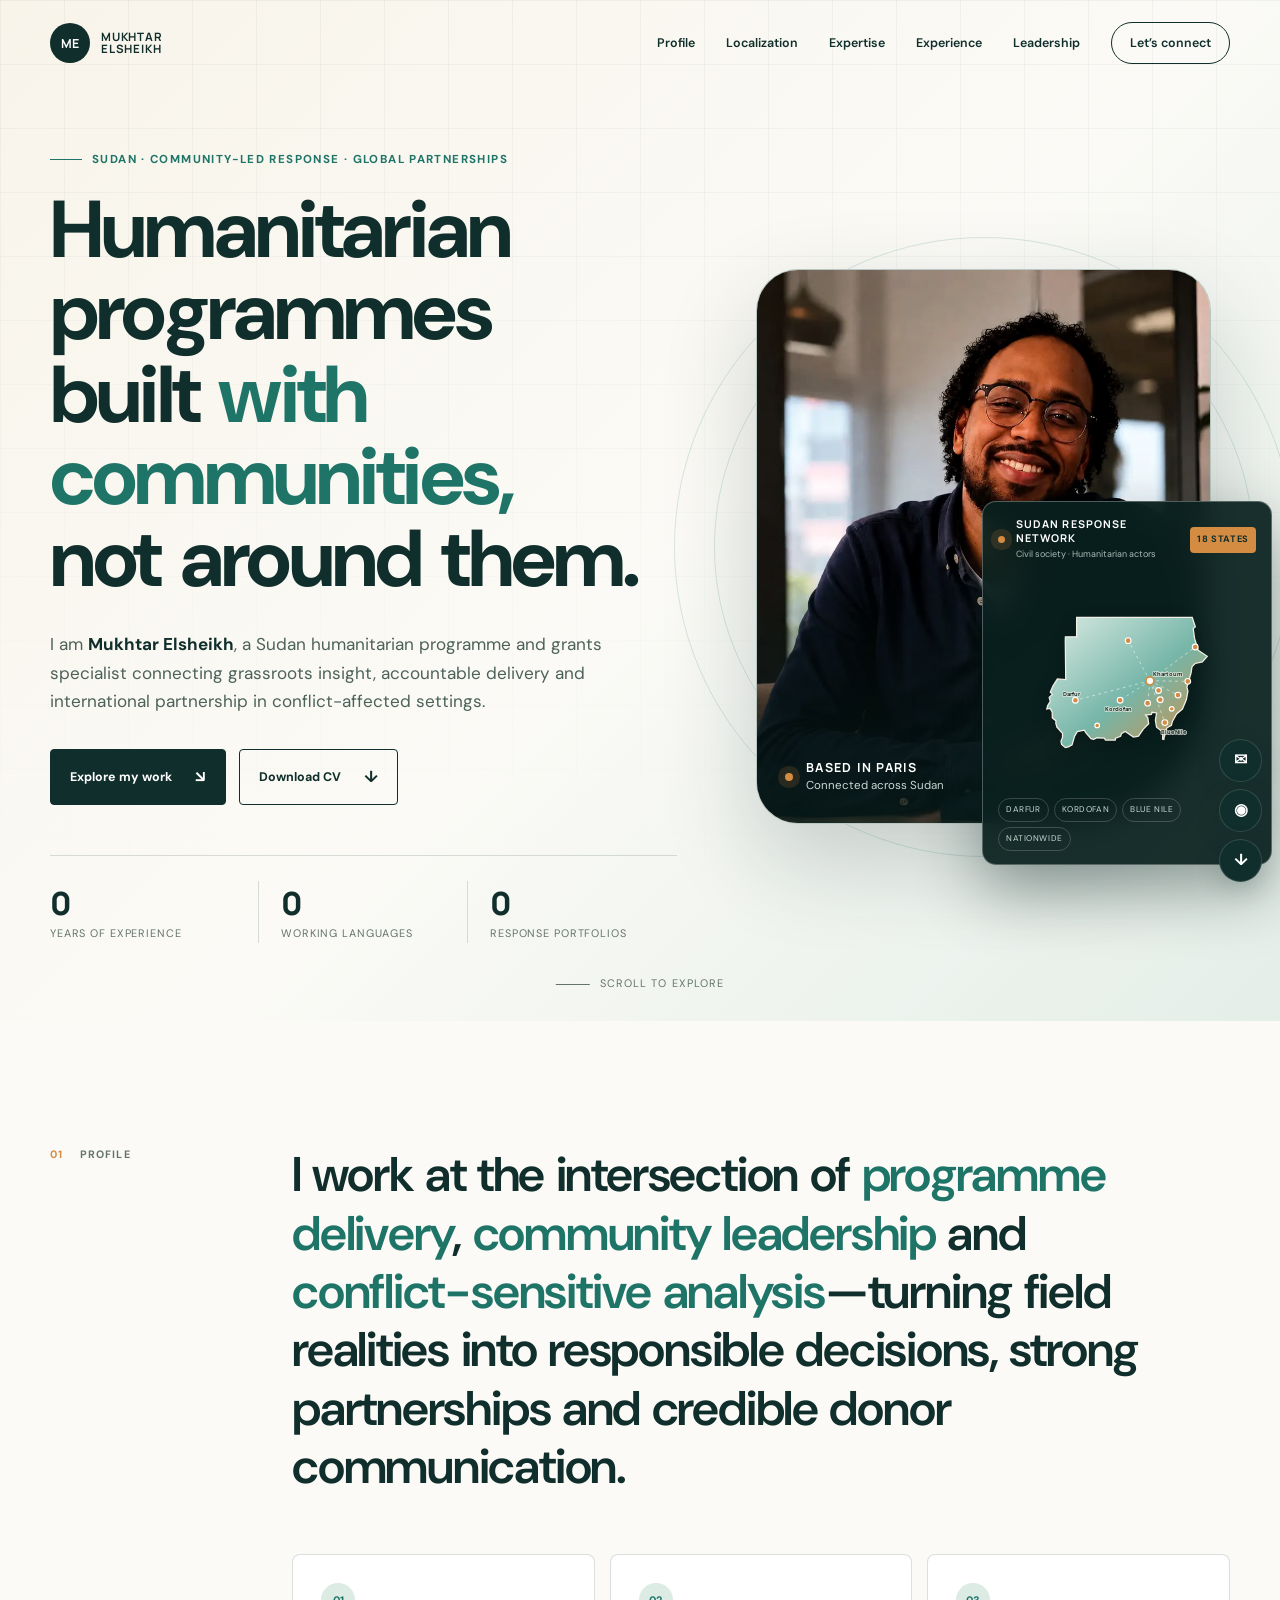
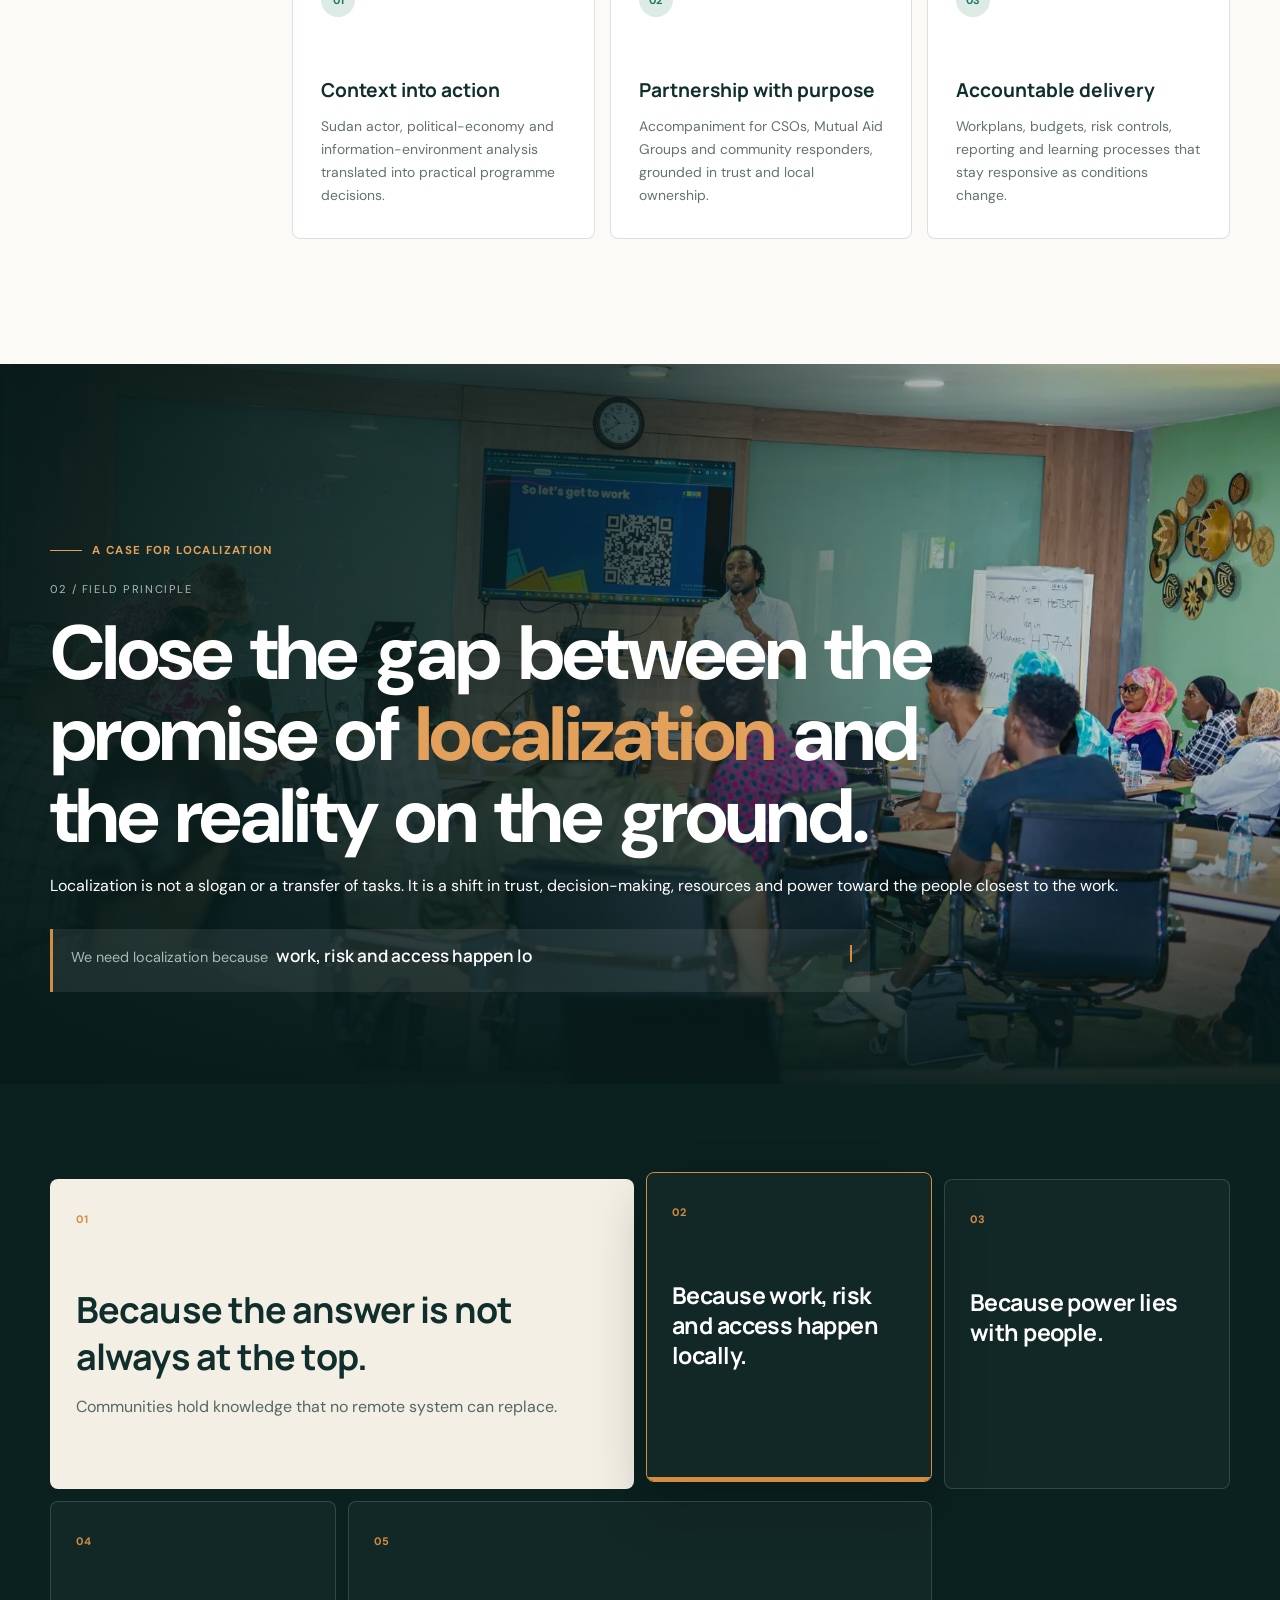
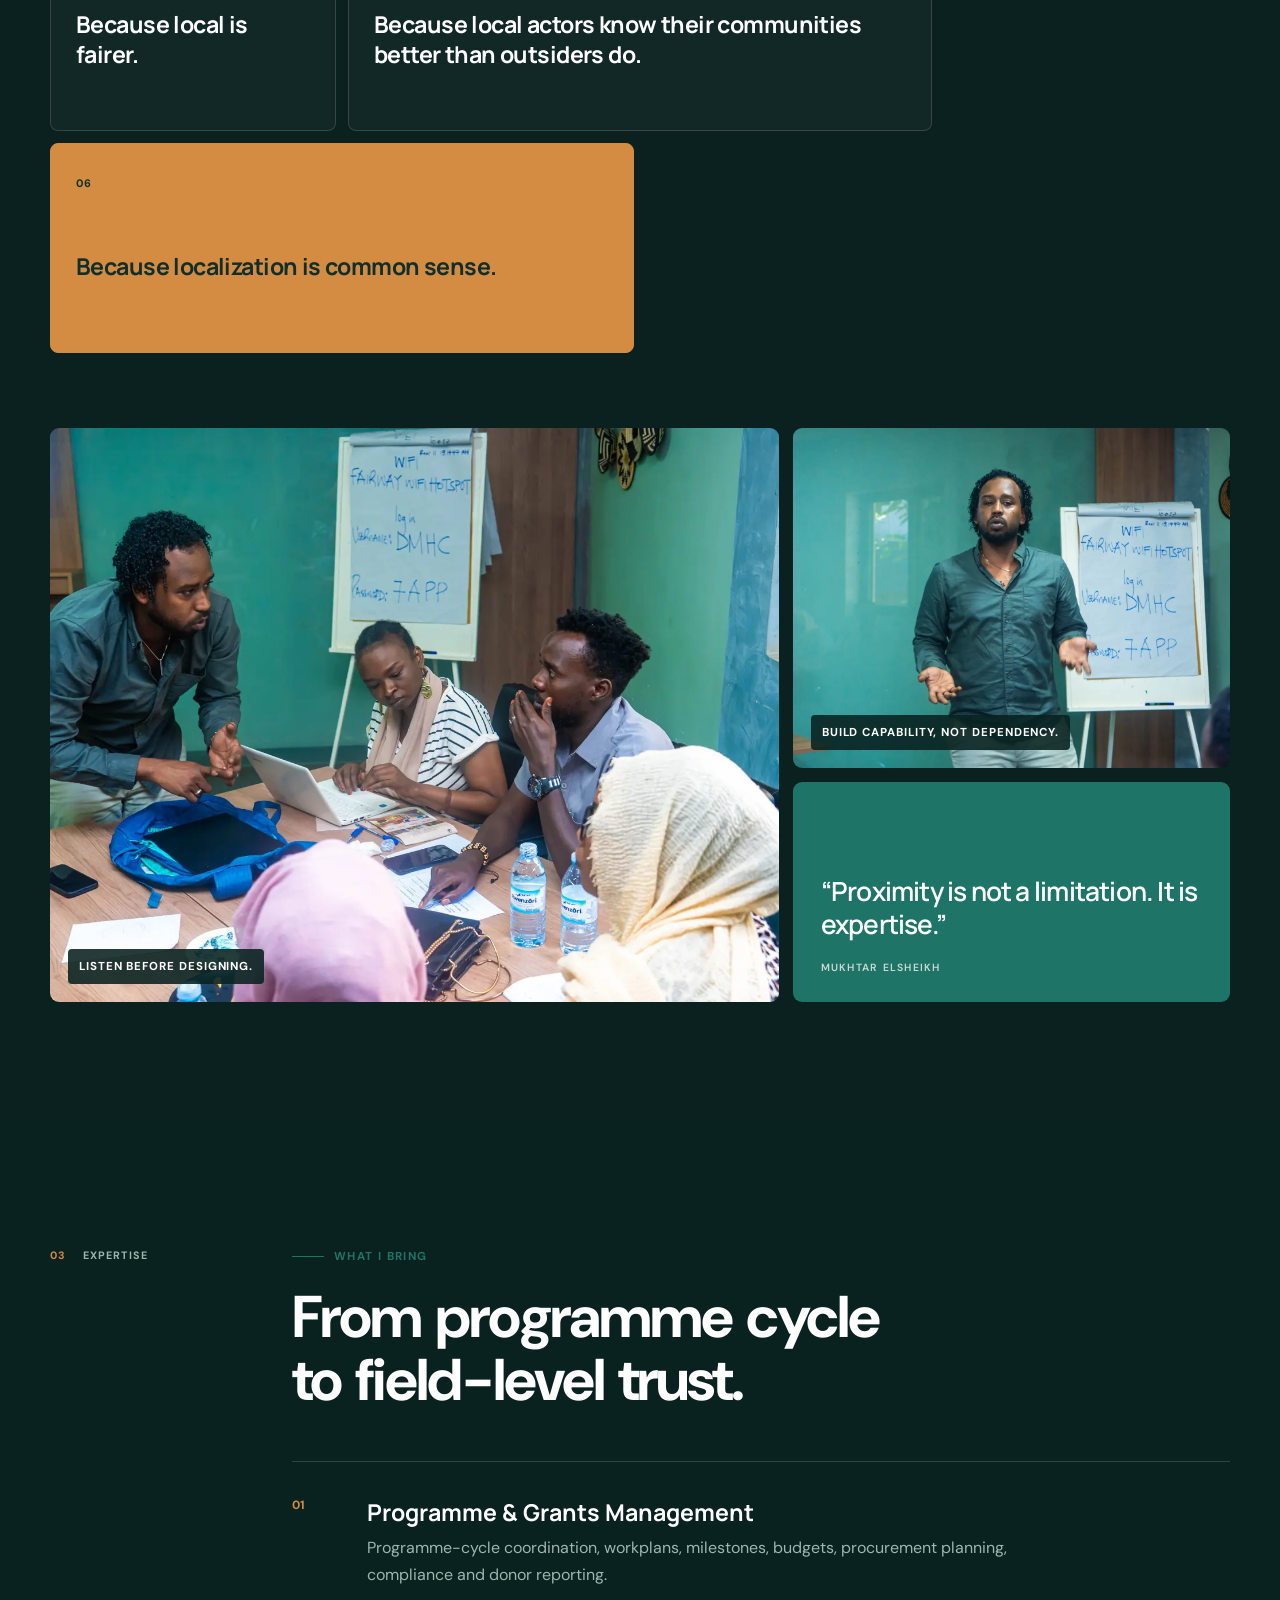
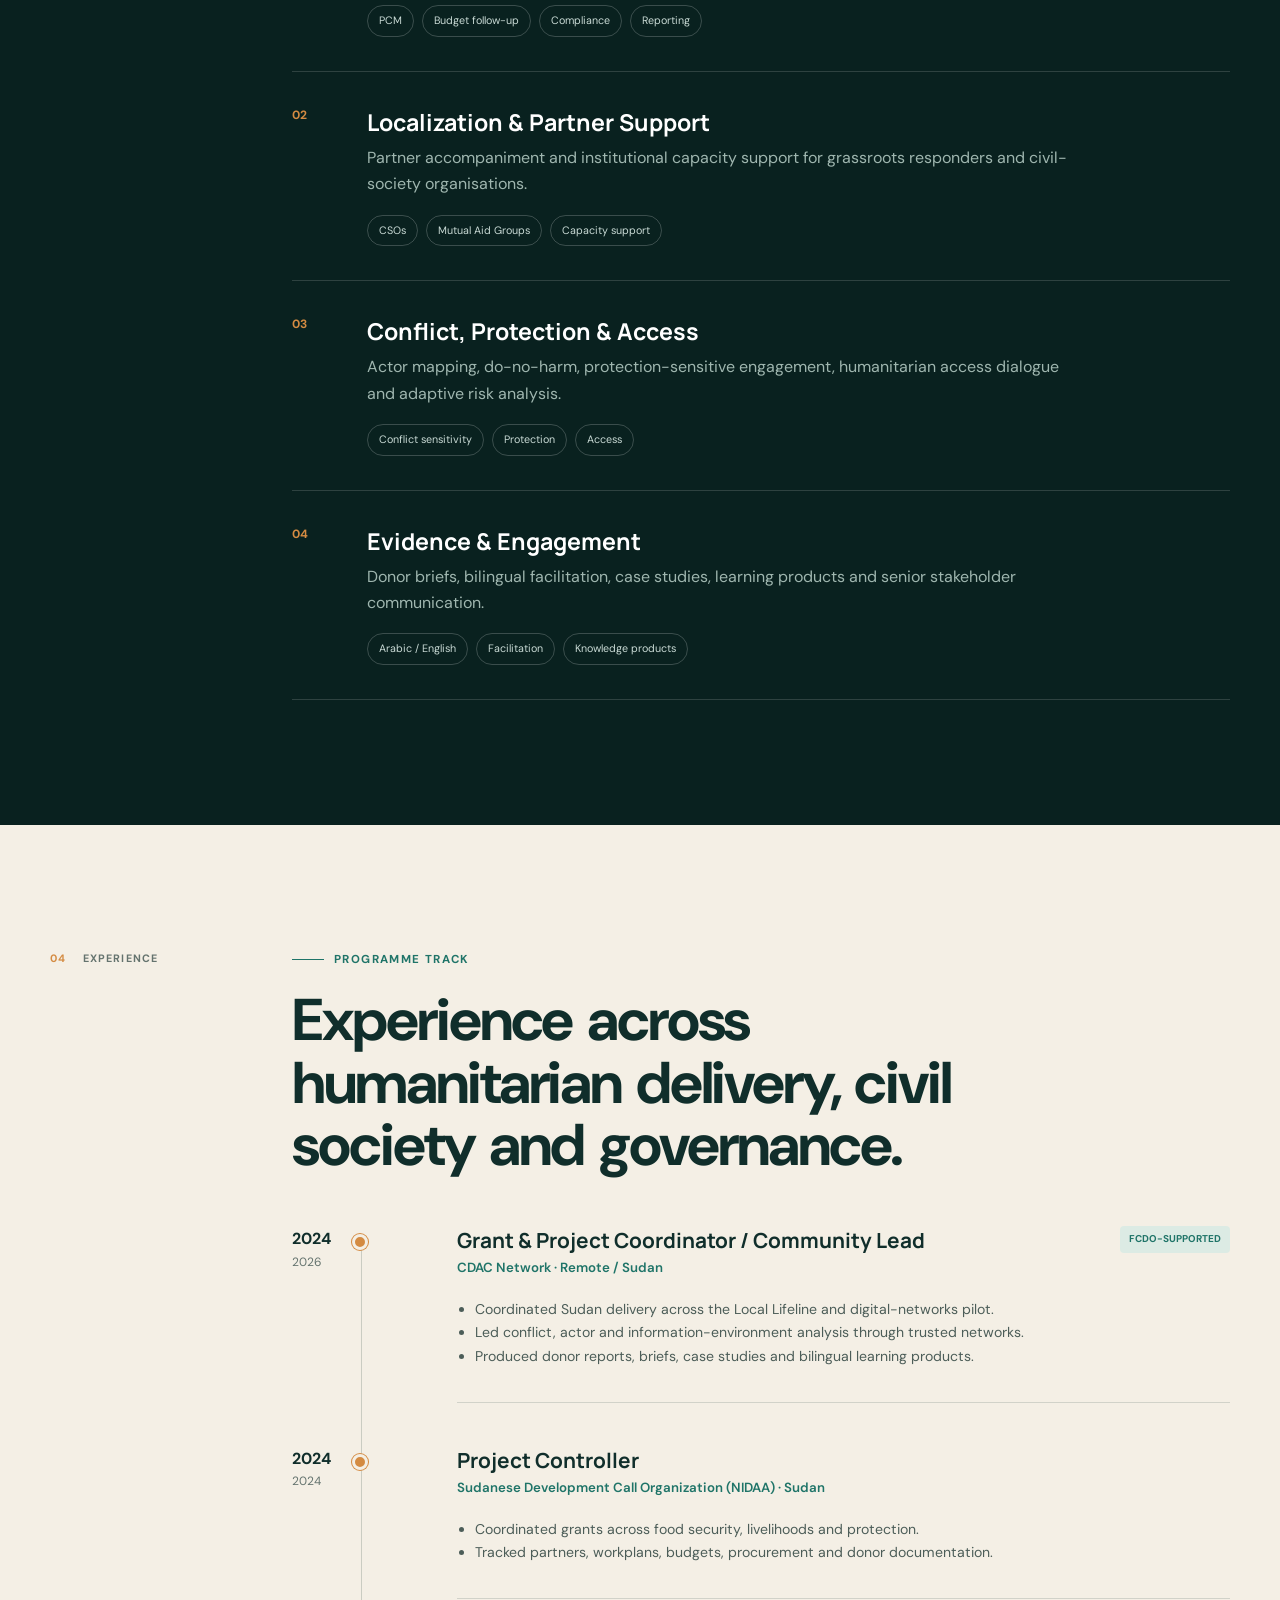
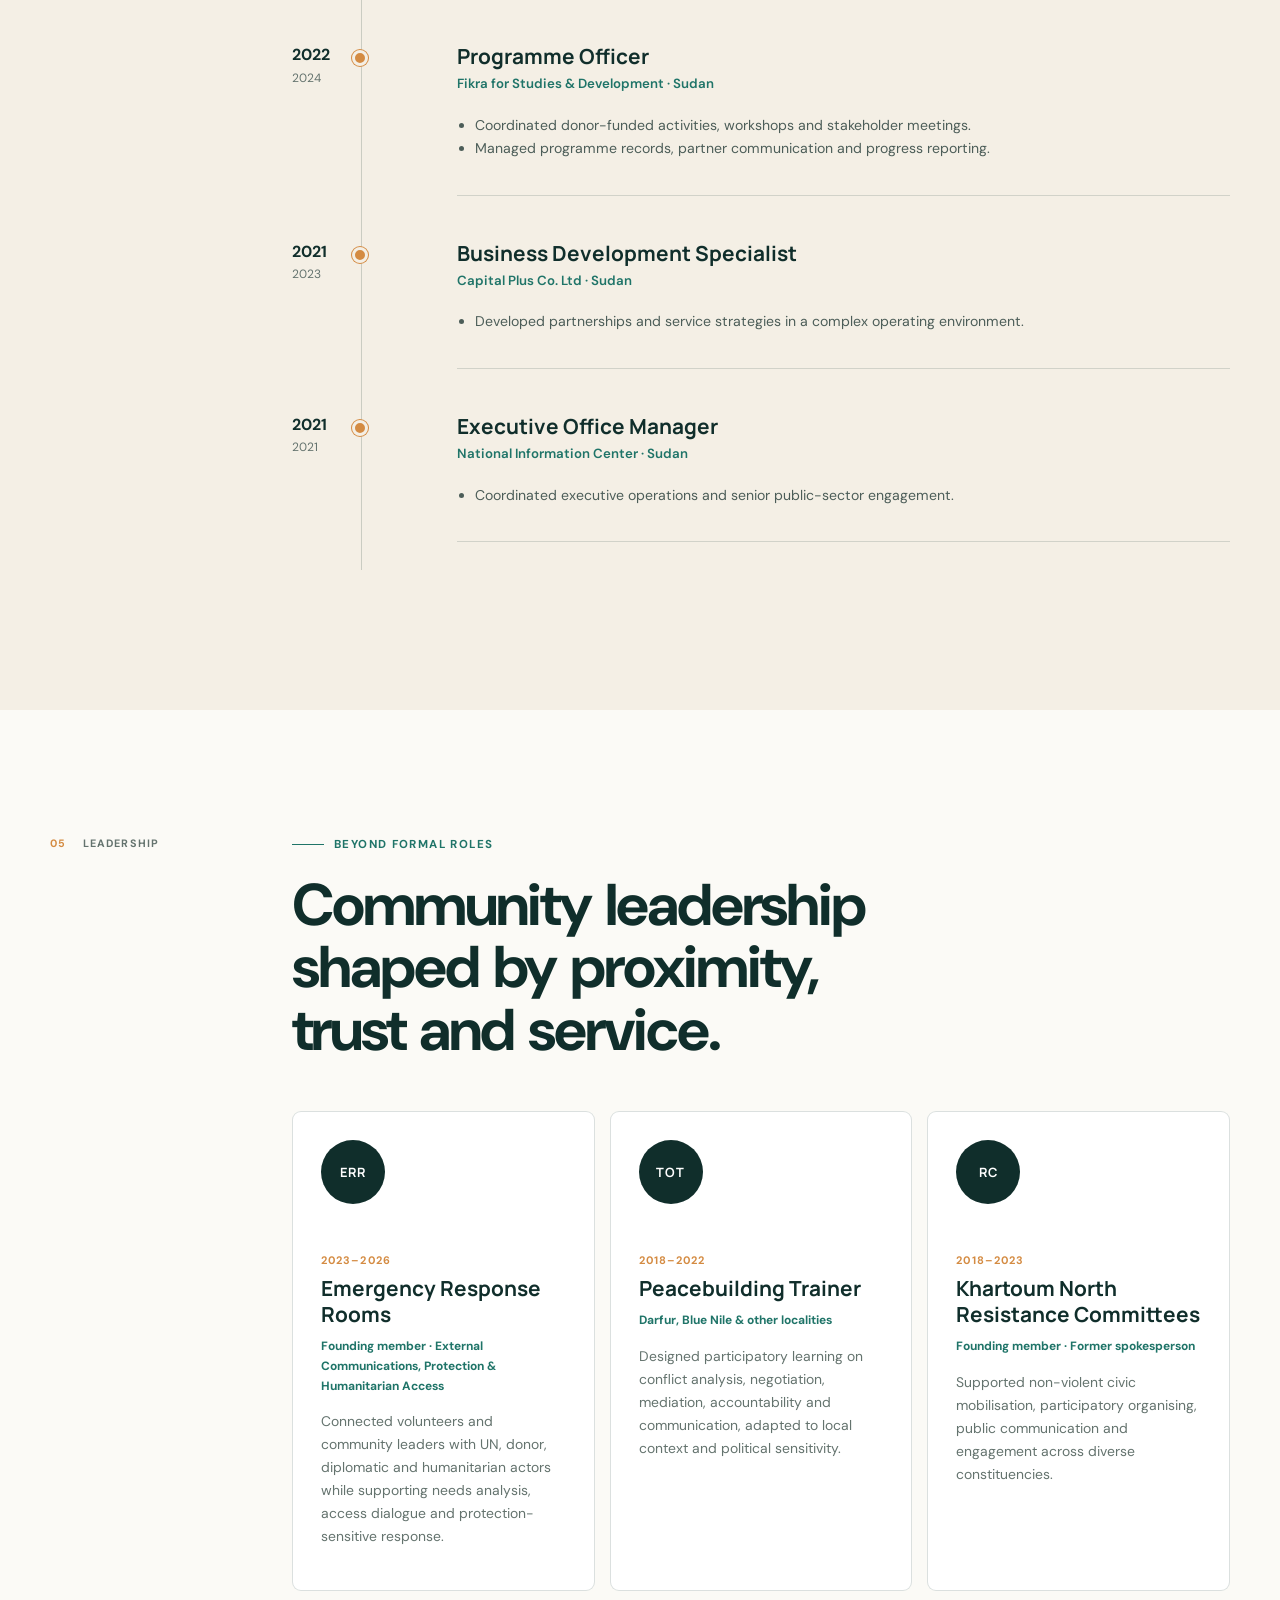
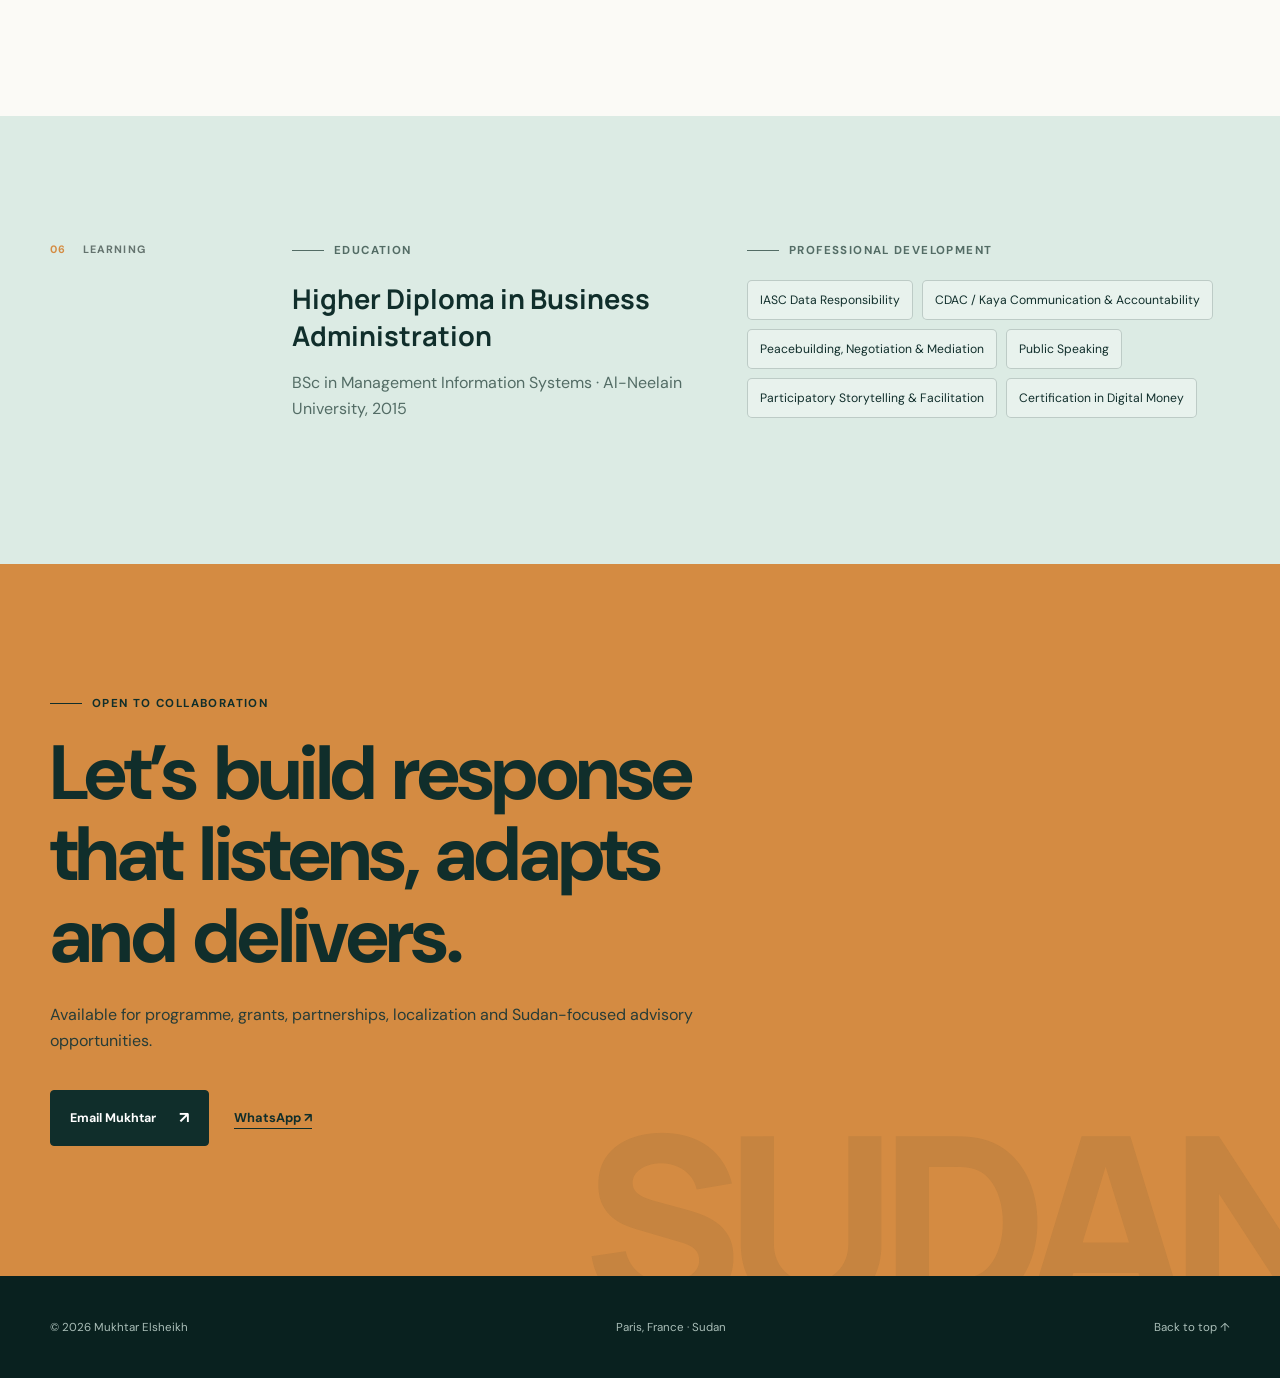
==== commit 7e787dd5: "Add Google Analytics to humanitarian portfolio" ====
--- a/humanitarian/index.html
+++ b/humanitarian/index.html
@@ -14,6 +14,14 @@
   <link rel="preconnect" href="https://fonts.gstatic.com" crossorigin>
   <link href="https://fonts.googleapis.com/css2?family=DM+Sans:wght@400;500;600;700&family=Manrope:wght@500;600;700;800&display=swap" rel="stylesheet">
   <link rel="stylesheet" href="styles.css">
+  <!-- Google tag (gtag.js) -->
+  <script async src="https://www.googletagmanager.com/gtag/js?id=G-8HNEZHJHEN"></script>
+  <script>
+    window.dataLayer = window.dataLayer || [];
+    function gtag(){dataLayer.push(arguments);}
+    gtag('js', new Date());
+    gtag('config', 'G-8HNEZHJHEN');
+  </script>
 </head>
 <body>
   <div class="cursor-glow" aria-hidden="true"></div>
--- a/humanitarian/styles.css
+++ b/humanitarian/styles.css
@@ -55,3 +55,9 @@
 
 @media(max-width:980px){.sudan-network{right:0;bottom:-28px}.typing-statement{grid-template-columns:1fr 2px}.typing-statement span{grid-column:1/3}.typing-statement strong{grid-column:1}.typing-statement i{grid-column:2}}
 @media(max-width:650px){.sudan-network{right:-4px;bottom:-80px;width:250px;transform:scale(.86);transform-origin:right bottom}.field-visual{margin-bottom:55px}.sudan-network>svg{height:205px}.typing-statement{min-height:96px}.typing-statement strong{font-size:.97rem}}
+
+/* Refined display typography: generous word rhythm and cleaner readability */
+.hero h1{font-family:"DM Sans",sans-serif;font-weight:700;line-height:1.02;letter-spacing:-.035em;word-spacing:.09em;text-wrap:balance}
+.section-heading h2,.localization-intro h2,.contact h2{font-family:"DM Sans",sans-serif;font-weight:700;line-height:1.06;letter-spacing:-.035em;word-spacing:.075em;text-wrap:balance}
+.lead{font-family:"DM Sans",sans-serif;letter-spacing:-.025em;word-spacing:.055em}
+@media(max-width:650px){.hero h1{font-size:3.05rem;line-height:1.06;letter-spacing:-.025em;word-spacing:.08em}.localization-intro h2,.contact h2{line-height:1.08;letter-spacing:-.025em;word-spacing:.07em}}
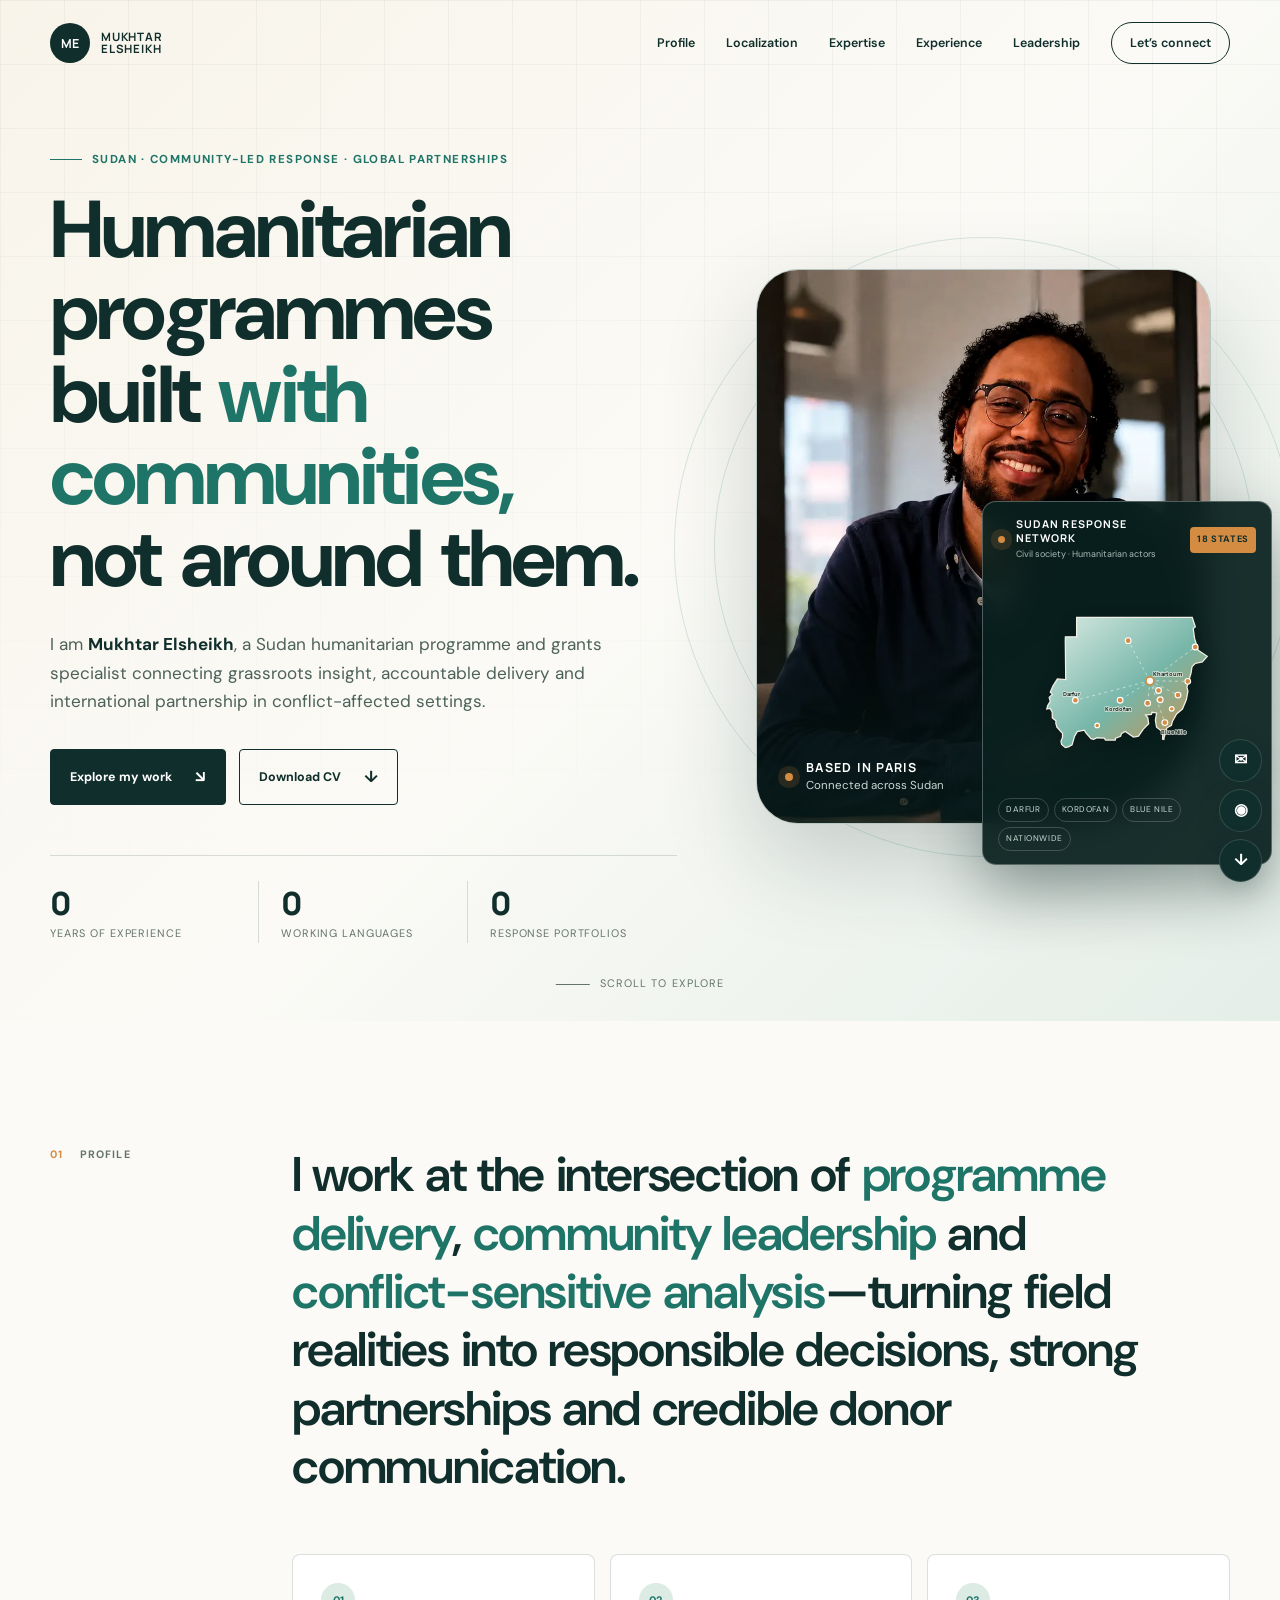
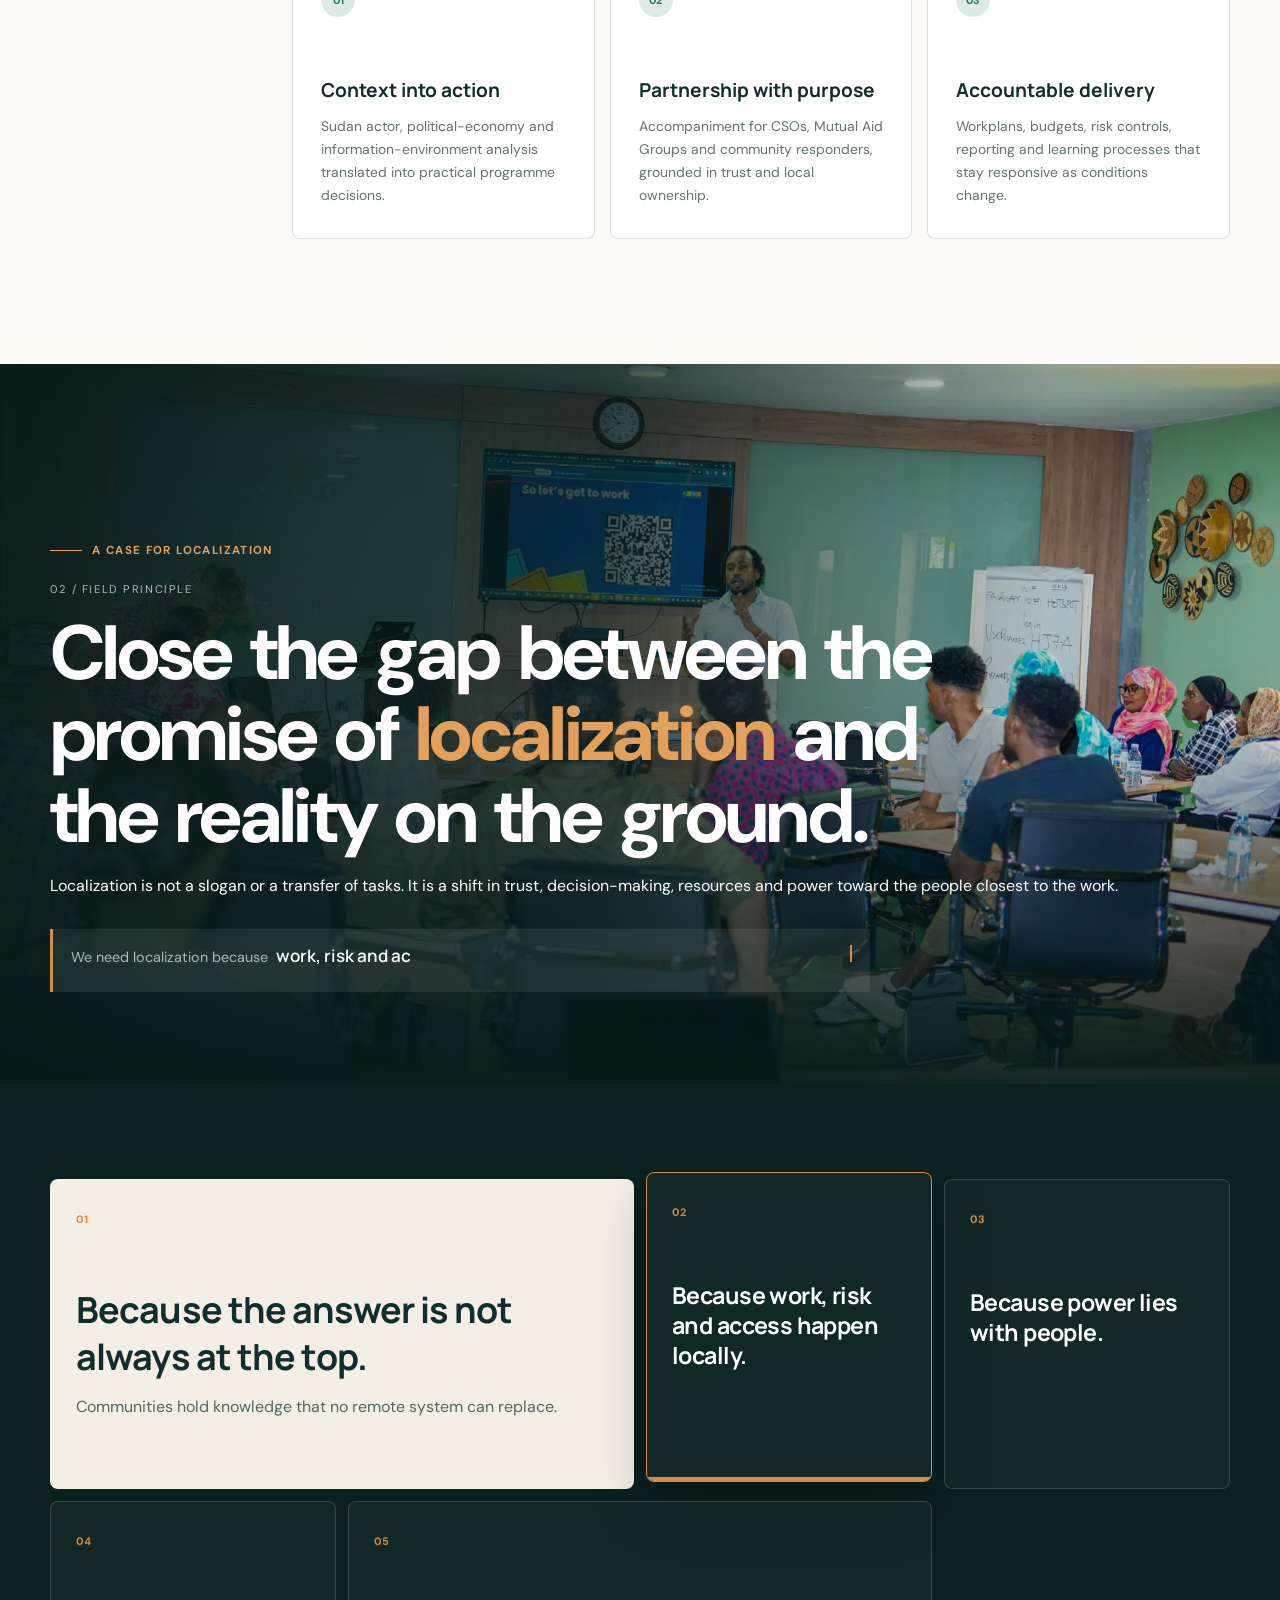
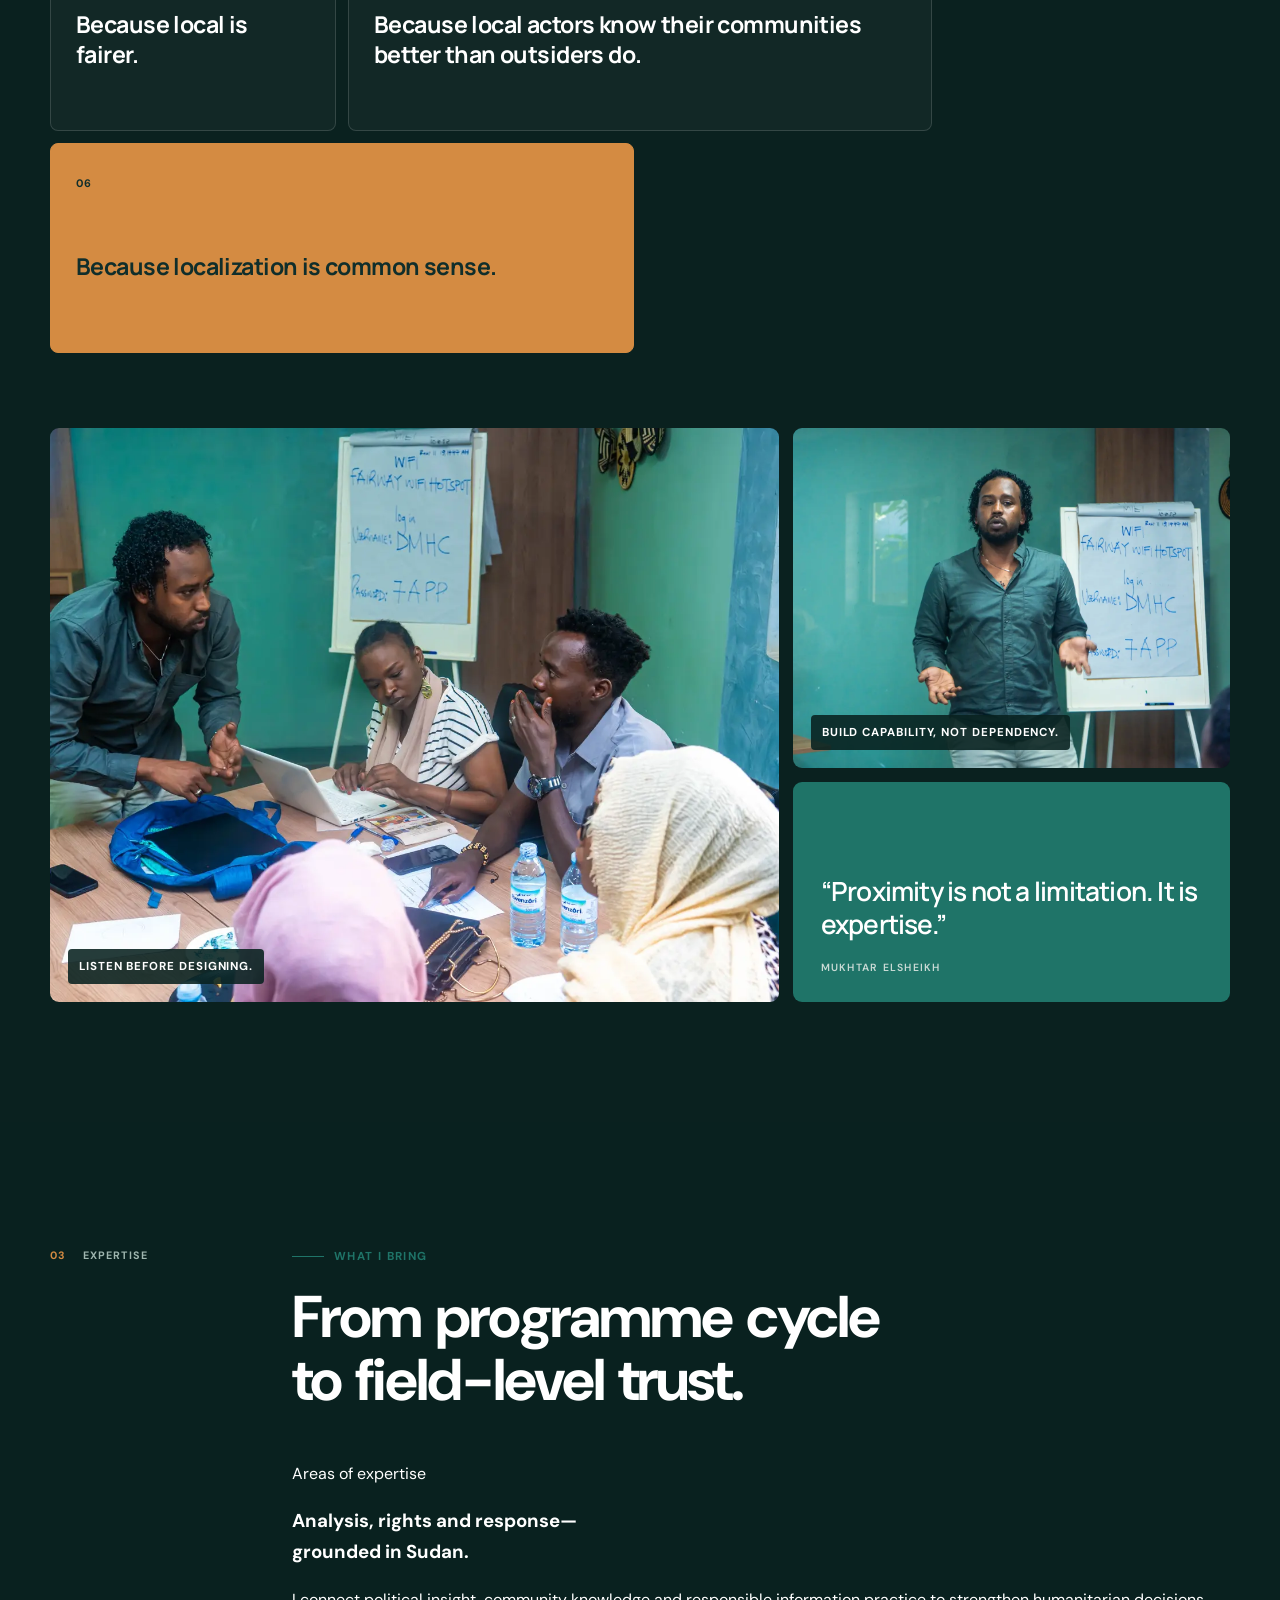
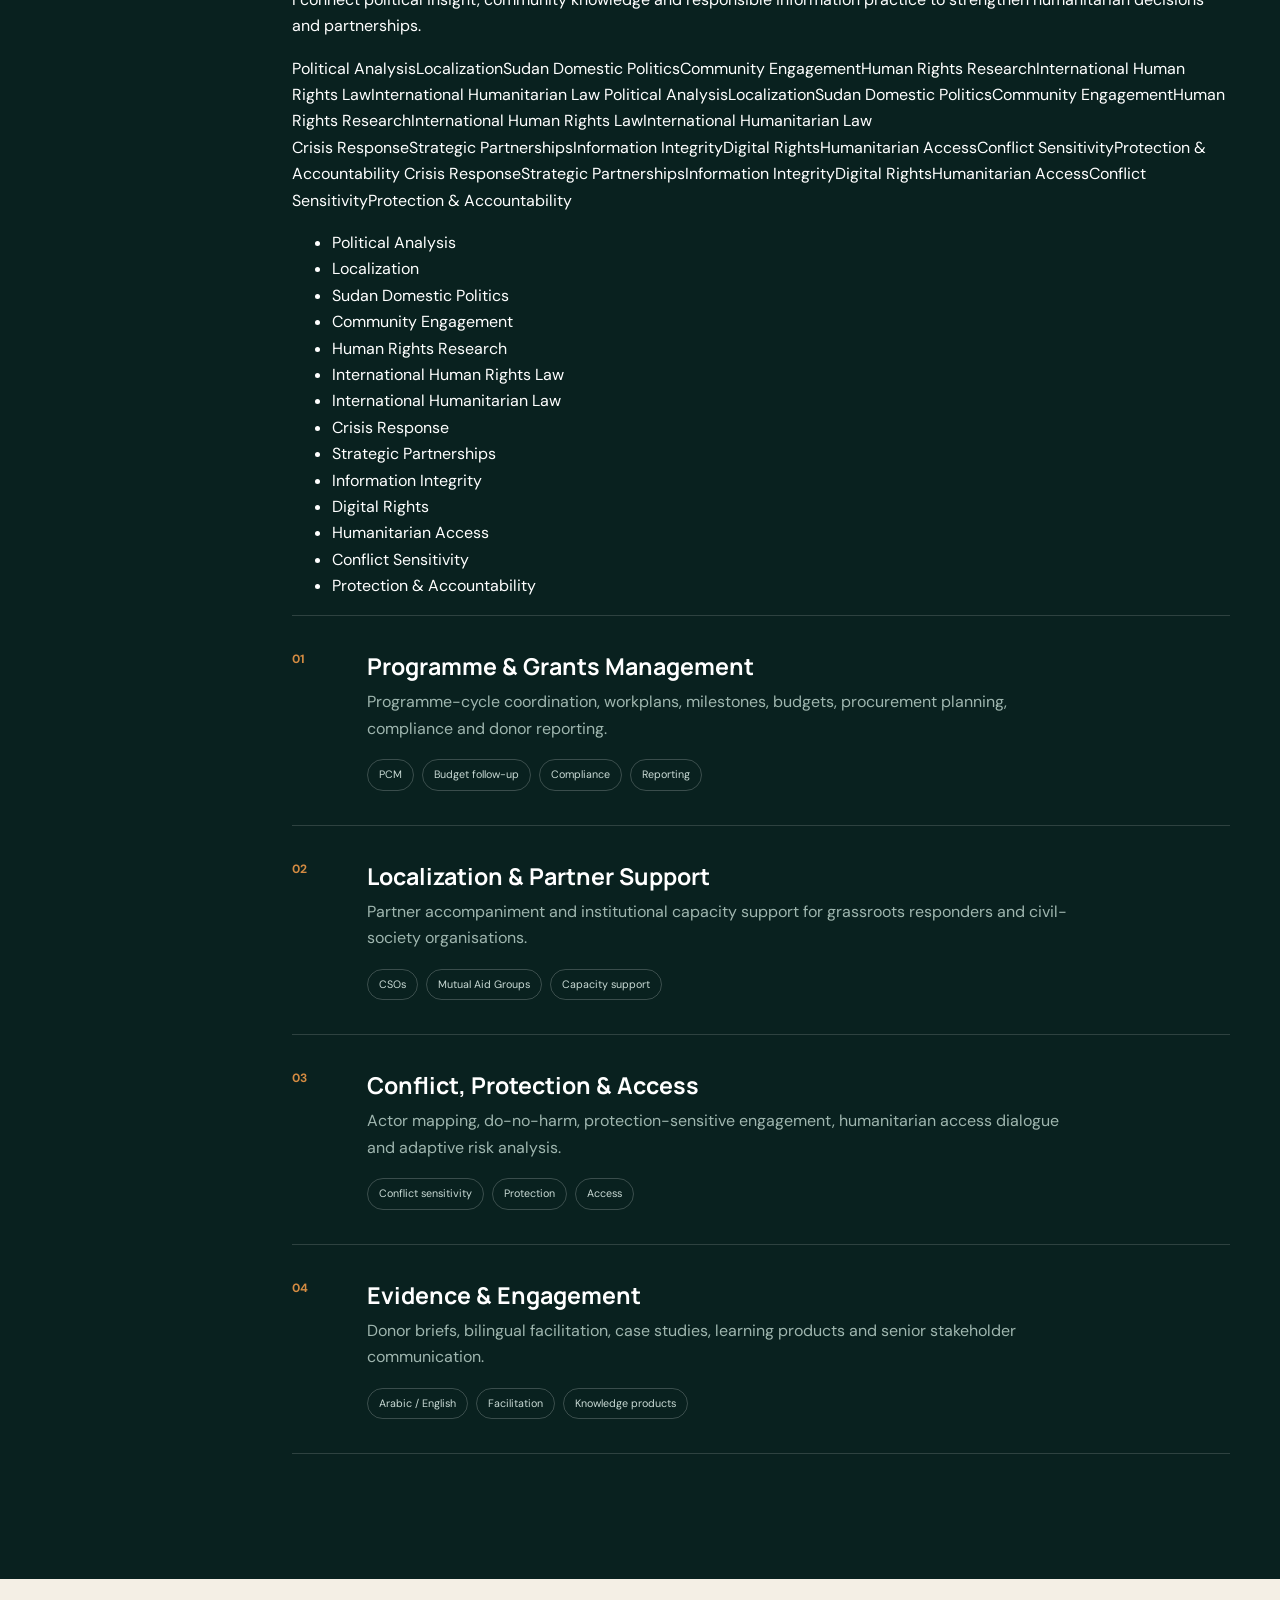
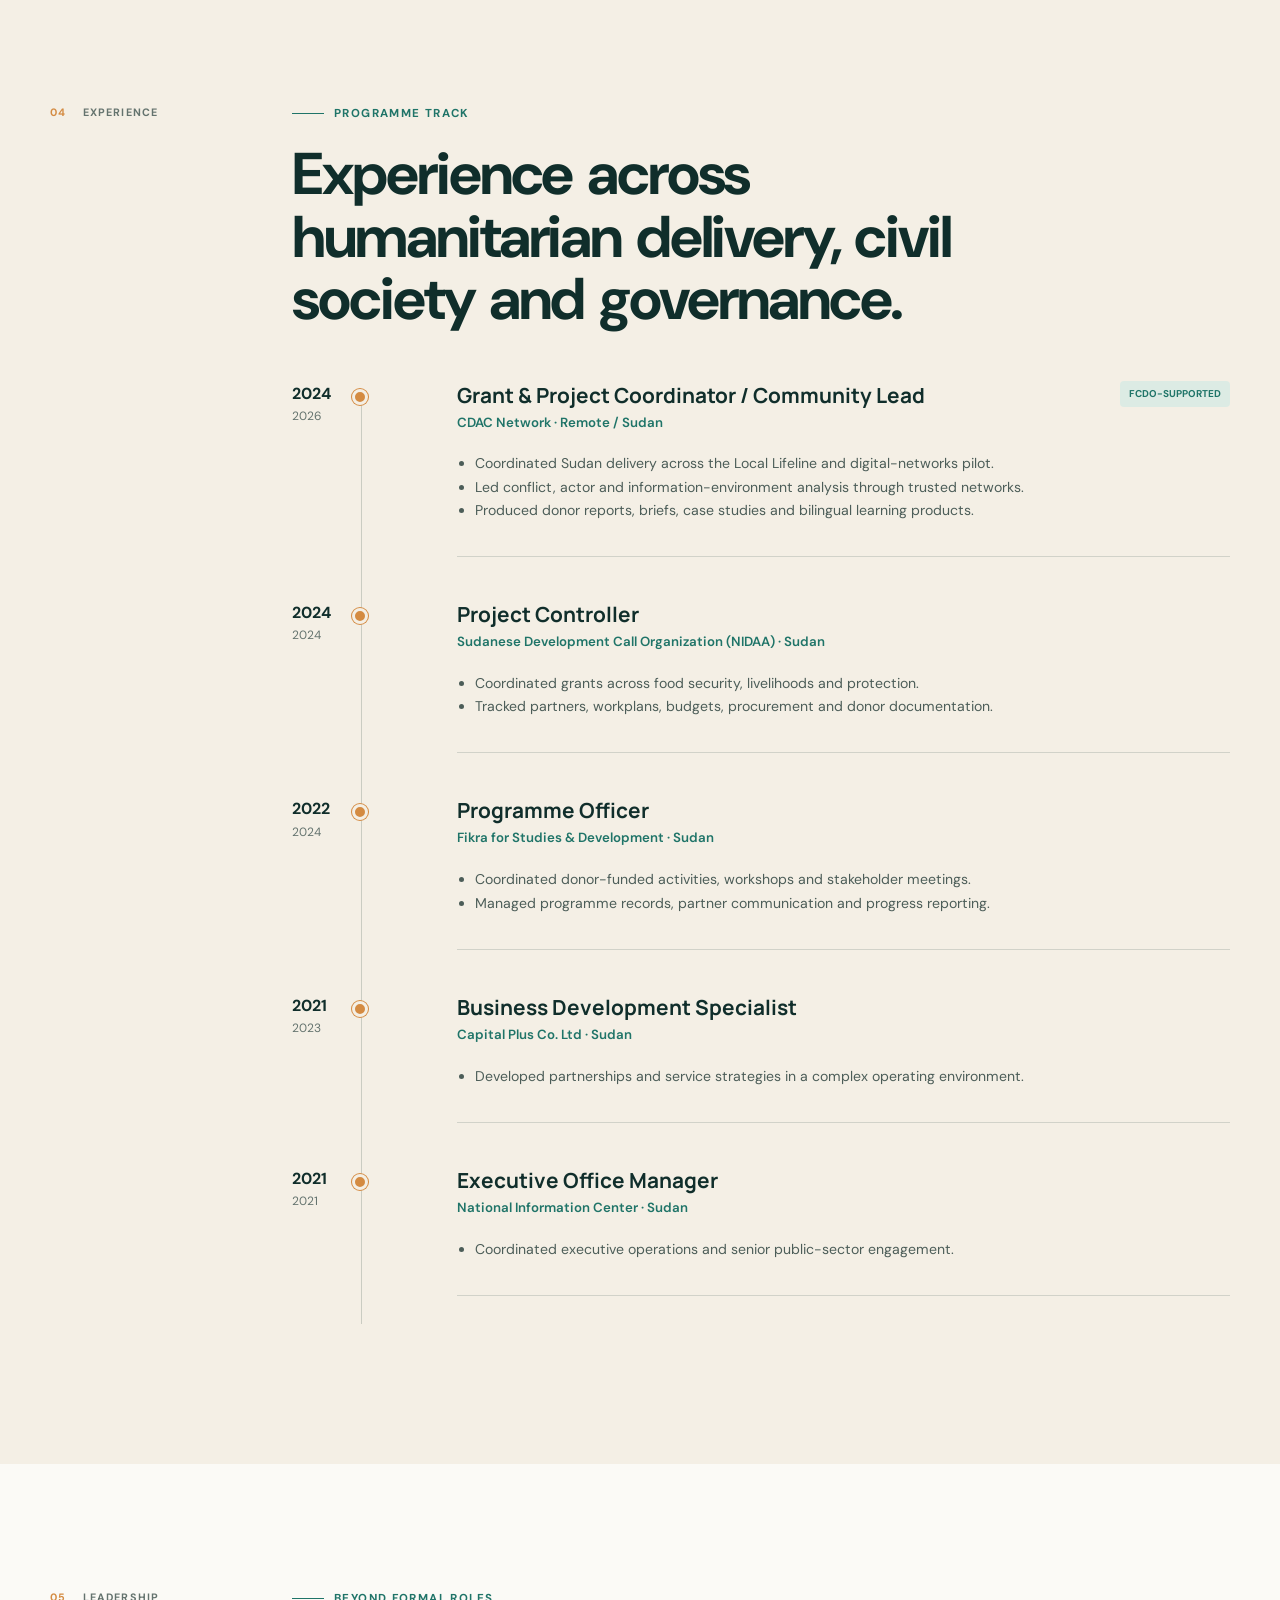
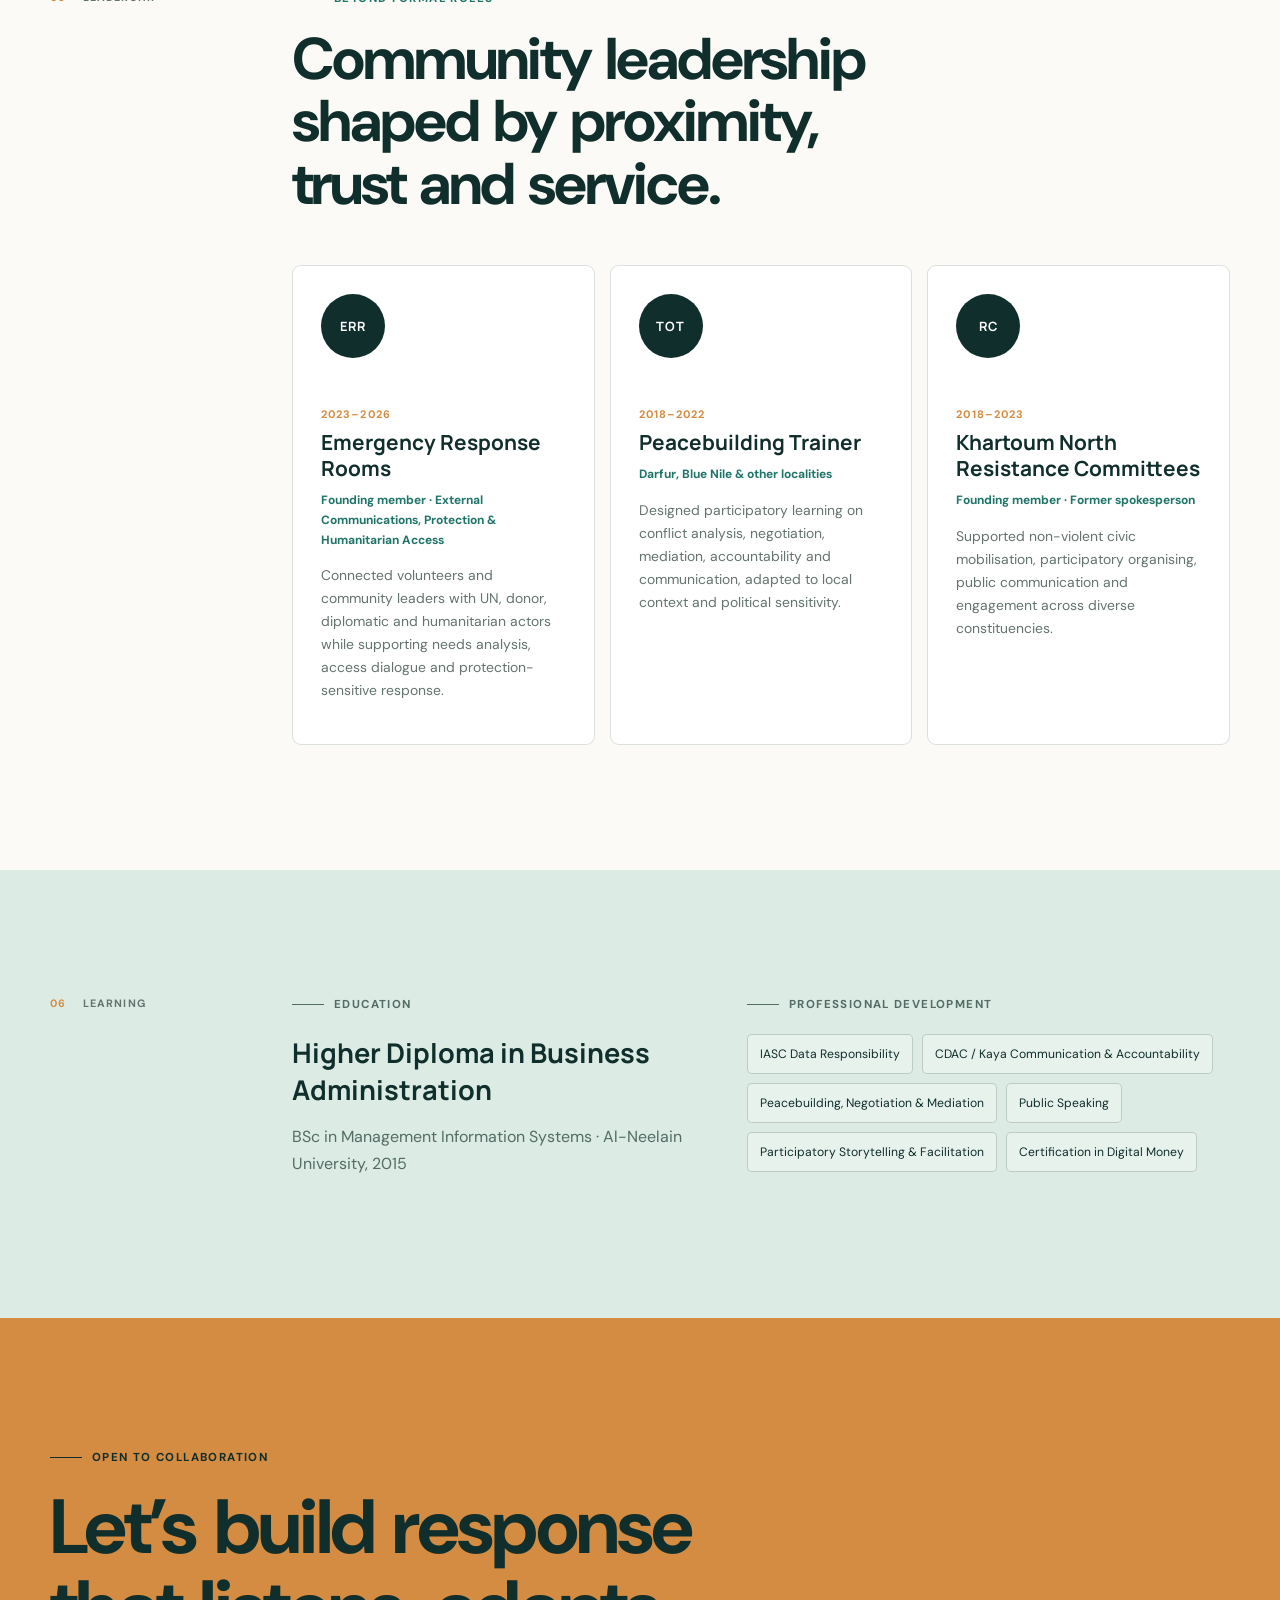
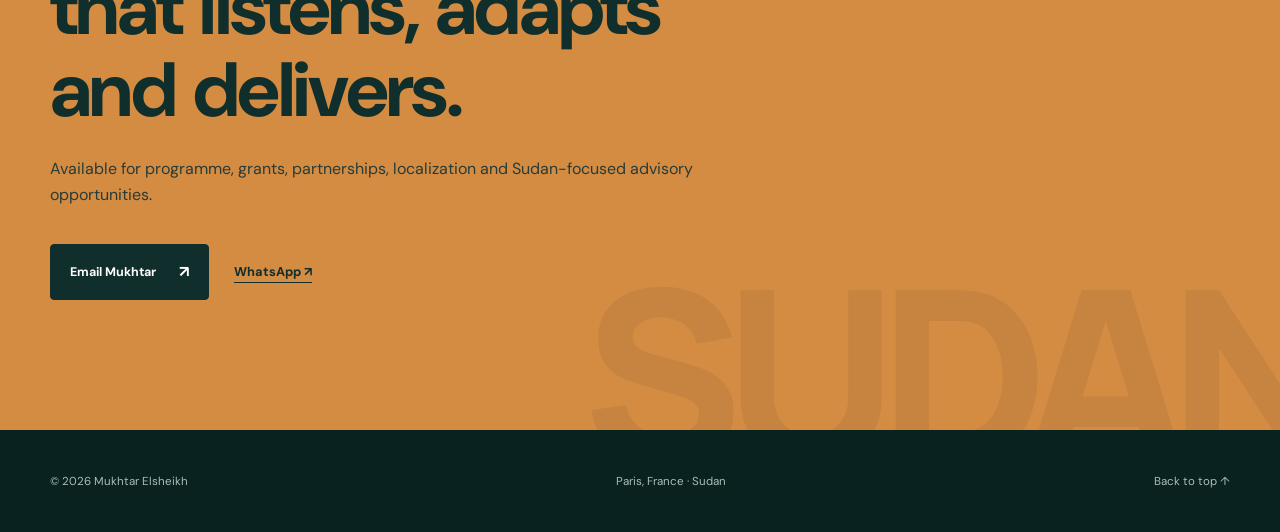
==== commit 6c006ab9: "Add animated humanitarian expertise field" ====
--- a/humanitarian/index.html
+++ b/humanitarian/index.html
@@ -125,6 +125,32 @@
         <div class="section-tag reveal"><span>03</span> Expertise</div>
         <div class="section-content">
           <div class="section-heading reveal"><p class="eyebrow"><span></span> What I bring</p><h2>From programme cycle to field-level trust.</h2></div>
+          <div class="expertise-motion reveal" aria-label="Areas of expertise">
+            <div class="expertise-motion-head">
+              <div>
+                <p class="expertise-motion-kicker">Areas of expertise</p>
+                <h3>Analysis, rights and response—<br><span id="expertise-typing">grounded in Sudan.</span><i aria-hidden="true"></i></h3>
+              </div>
+              <p>I connect political insight, community knowledge and responsible information practice to strengthen humanitarian decisions and partnerships.</p>
+            </div>
+            <div class="expertise-streams" aria-hidden="true">
+              <div class="expertise-stream stream-forward">
+                <div class="expertise-stream-track">
+                  <span>Political Analysis</span><span>Localization</span><span>Sudan Domestic Politics</span><span>Community Engagement</span><span>Human Rights Research</span><span>International Human Rights Law</span><span>International Humanitarian Law</span>
+                  <span>Political Analysis</span><span>Localization</span><span>Sudan Domestic Politics</span><span>Community Engagement</span><span>Human Rights Research</span><span>International Human Rights Law</span><span>International Humanitarian Law</span>
+                </div>
+              </div>
+              <div class="expertise-stream stream-reverse">
+                <div class="expertise-stream-track">
+                  <span>Crisis Response</span><span>Strategic Partnerships</span><span>Information Integrity</span><span>Digital Rights</span><span>Humanitarian Access</span><span>Conflict Sensitivity</span><span>Protection &amp; Accountability</span>
+                  <span>Crisis Response</span><span>Strategic Partnerships</span><span>Information Integrity</span><span>Digital Rights</span><span>Humanitarian Access</span><span>Conflict Sensitivity</span><span>Protection &amp; Accountability</span>
+                </div>
+              </div>
+            </div>
+            <ul class="expertise-static">
+              <li>Political Analysis</li><li>Localization</li><li>Sudan Domestic Politics</li><li>Community Engagement</li><li>Human Rights Research</li><li>International Human Rights Law</li><li>International Humanitarian Law</li><li>Crisis Response</li><li>Strategic Partnerships</li><li>Information Integrity</li><li>Digital Rights</li><li>Humanitarian Access</li><li>Conflict Sensitivity</li><li>Protection &amp; Accountability</li>
+            </ul>
+          </div>
           <div class="expertise-list">
             <article class="expertise-item reveal"><span class="number">01</span><div><h3>Programme & Grants Management</h3><p>Programme-cycle coordination, workplans, milestones, budgets, procurement planning, compliance and donor reporting.</p><div class="chips"><span>PCM</span><span>Budget follow-up</span><span>Compliance</span><span>Reporting</span></div></div></article>
             <article class="expertise-item reveal"><span class="number">02</span><div><h3>Localization & Partner Support</h3><p>Partner accompaniment and institutional capacity support for grassroots responders and civil-society organisations.</p><div class="chips"><span>CSOs</span><span>Mutual Aid Groups</span><span>Capacity support</span></div></div></article>
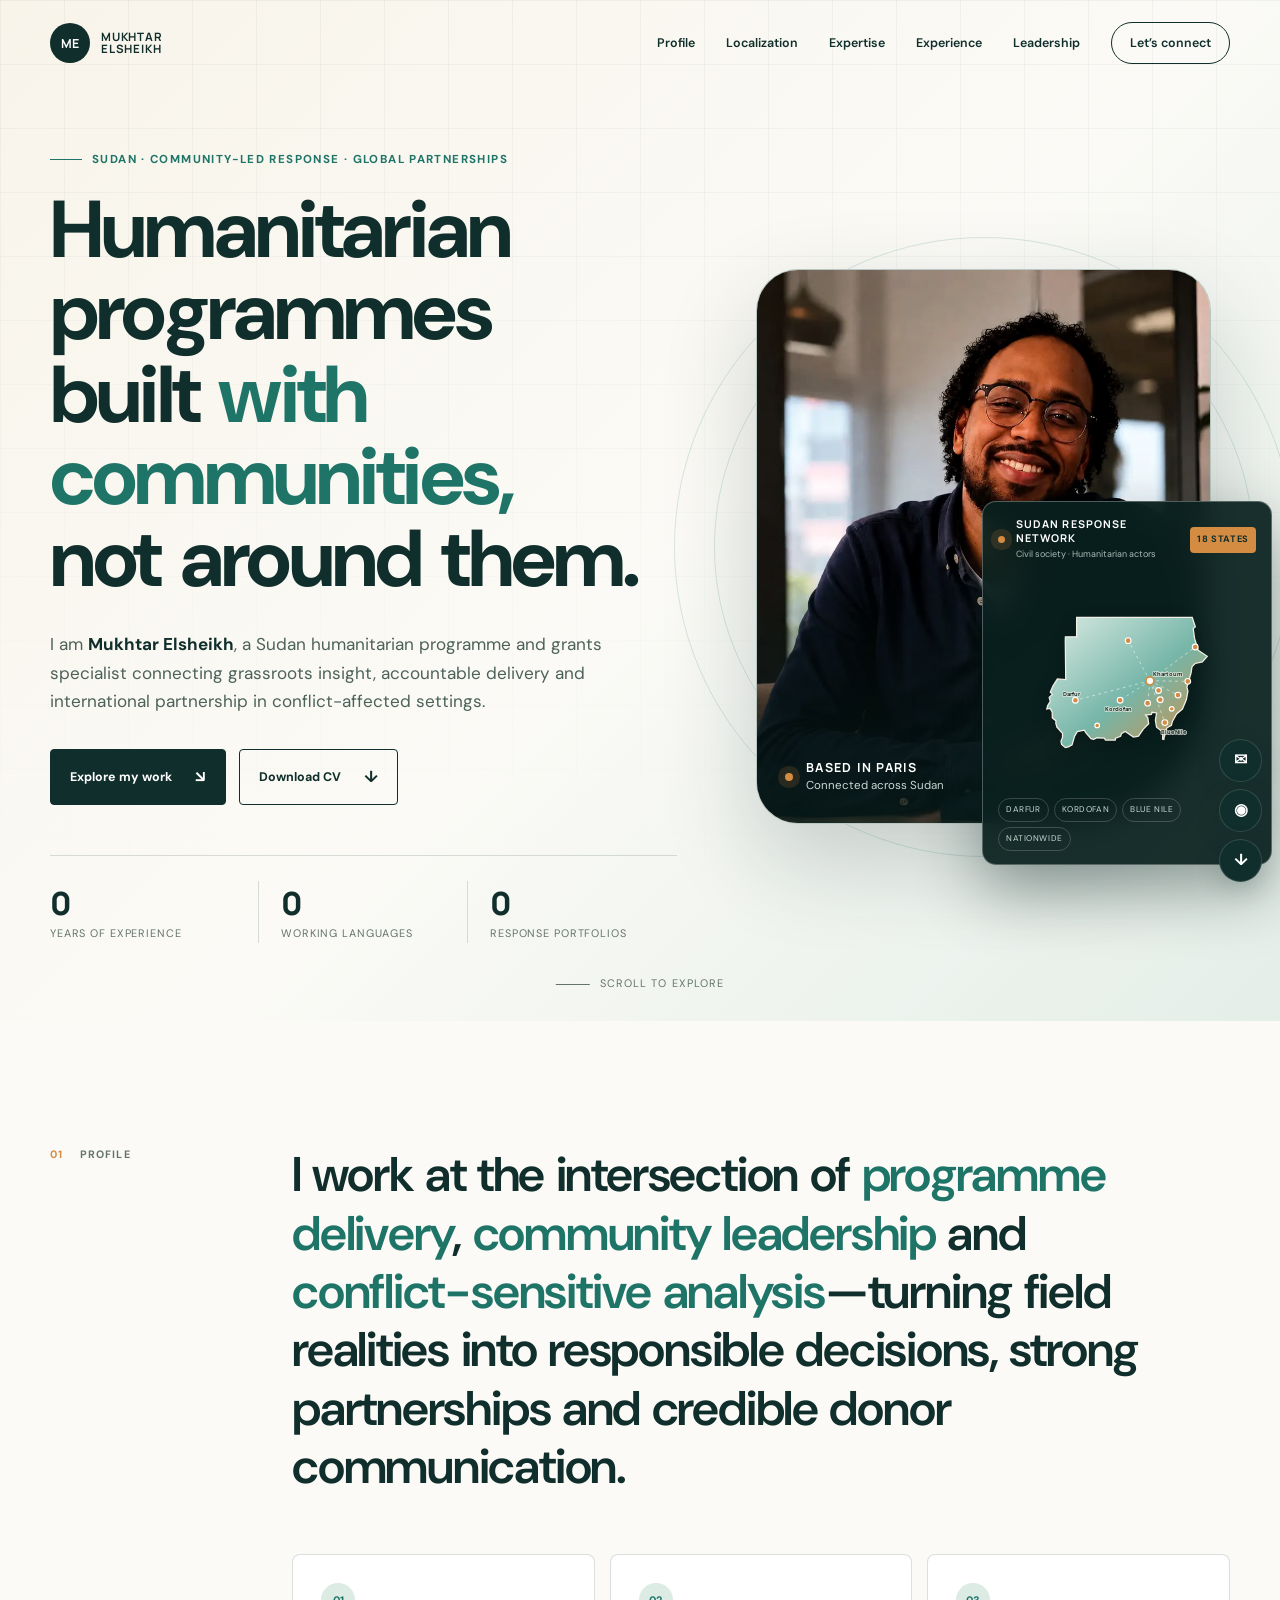
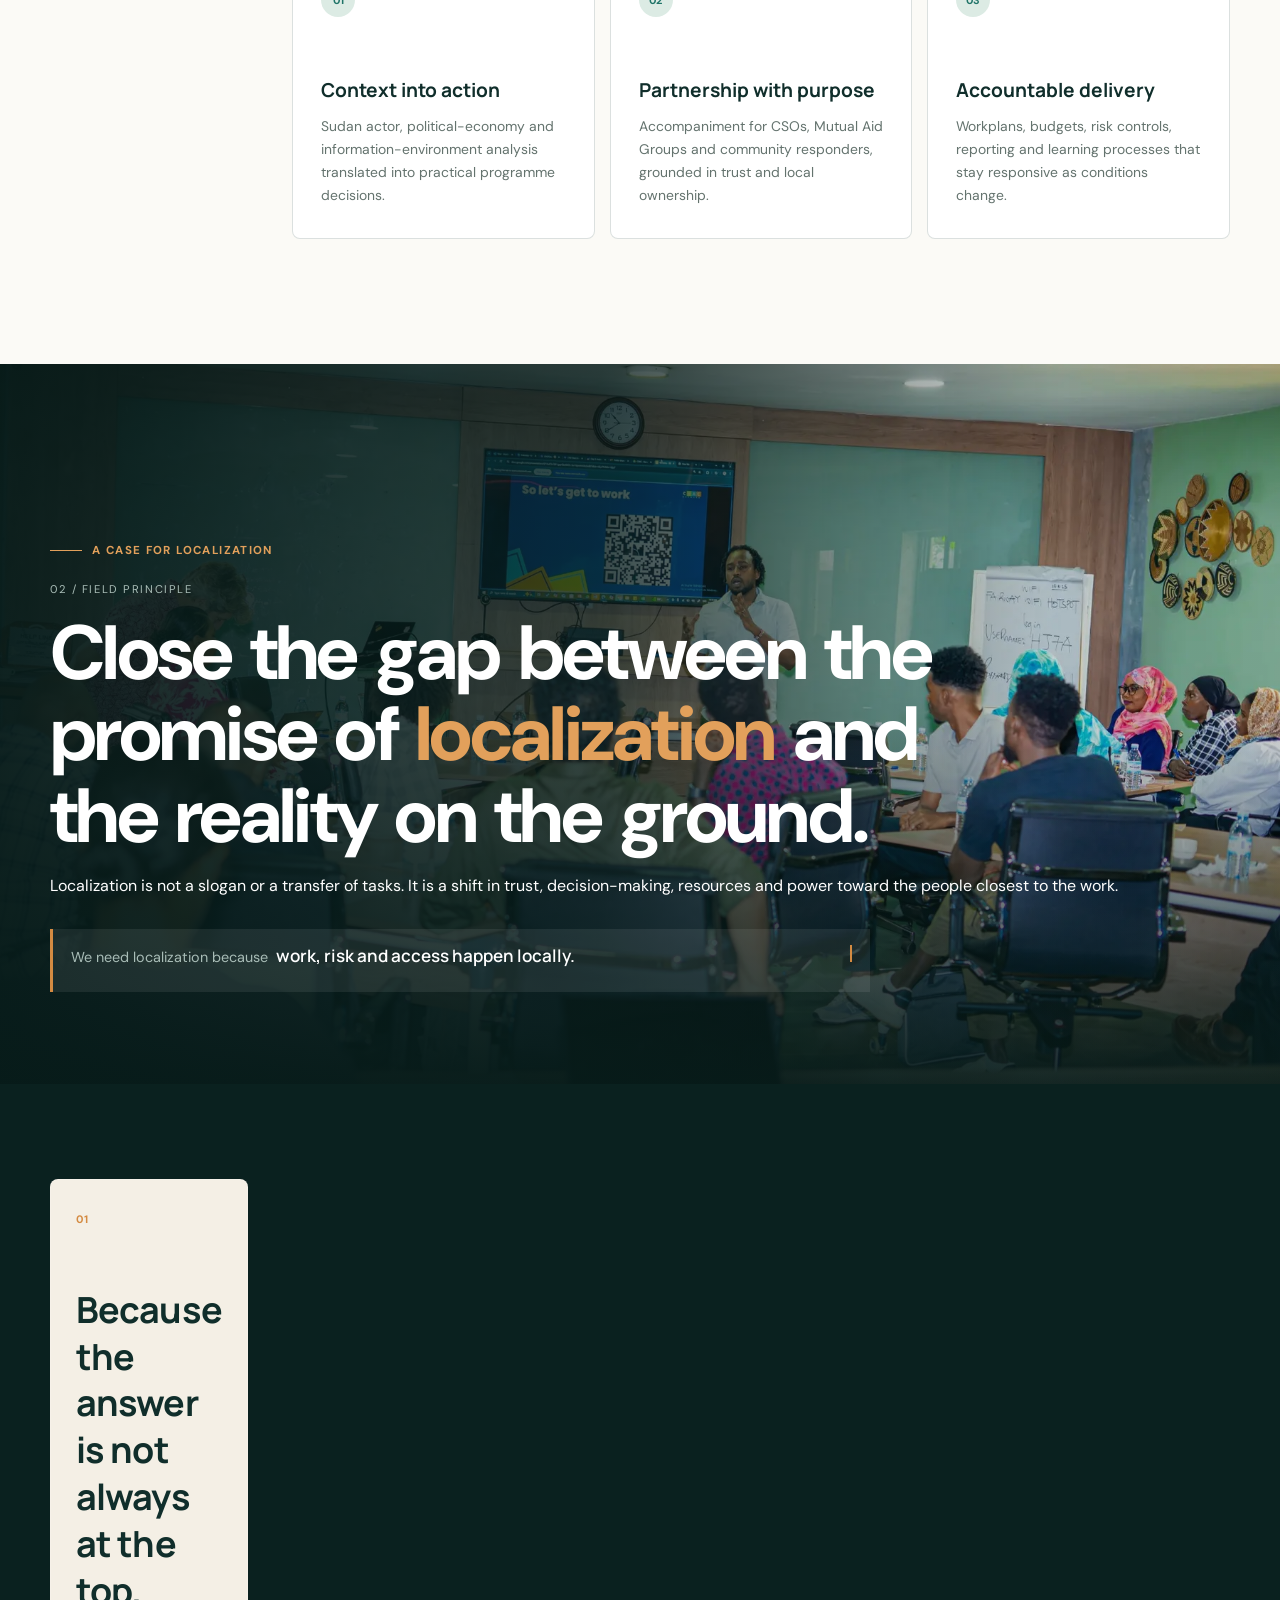
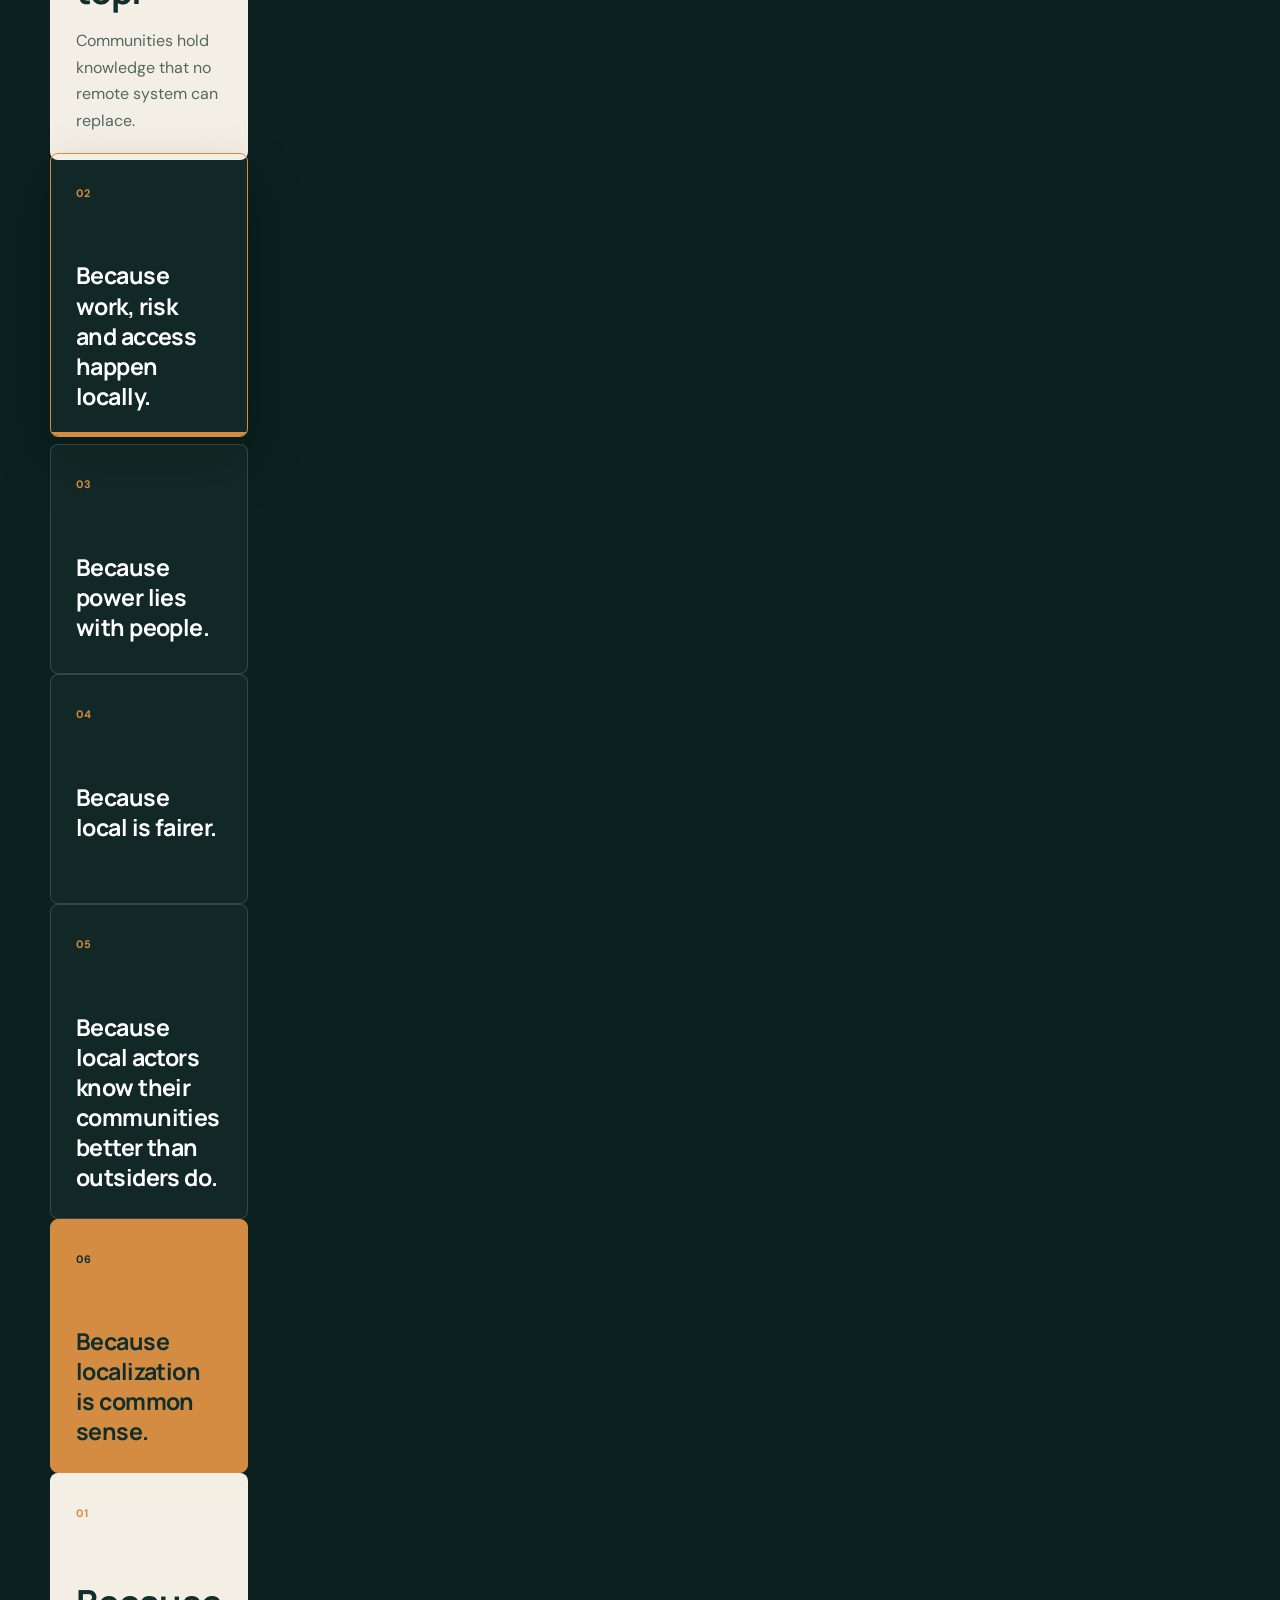
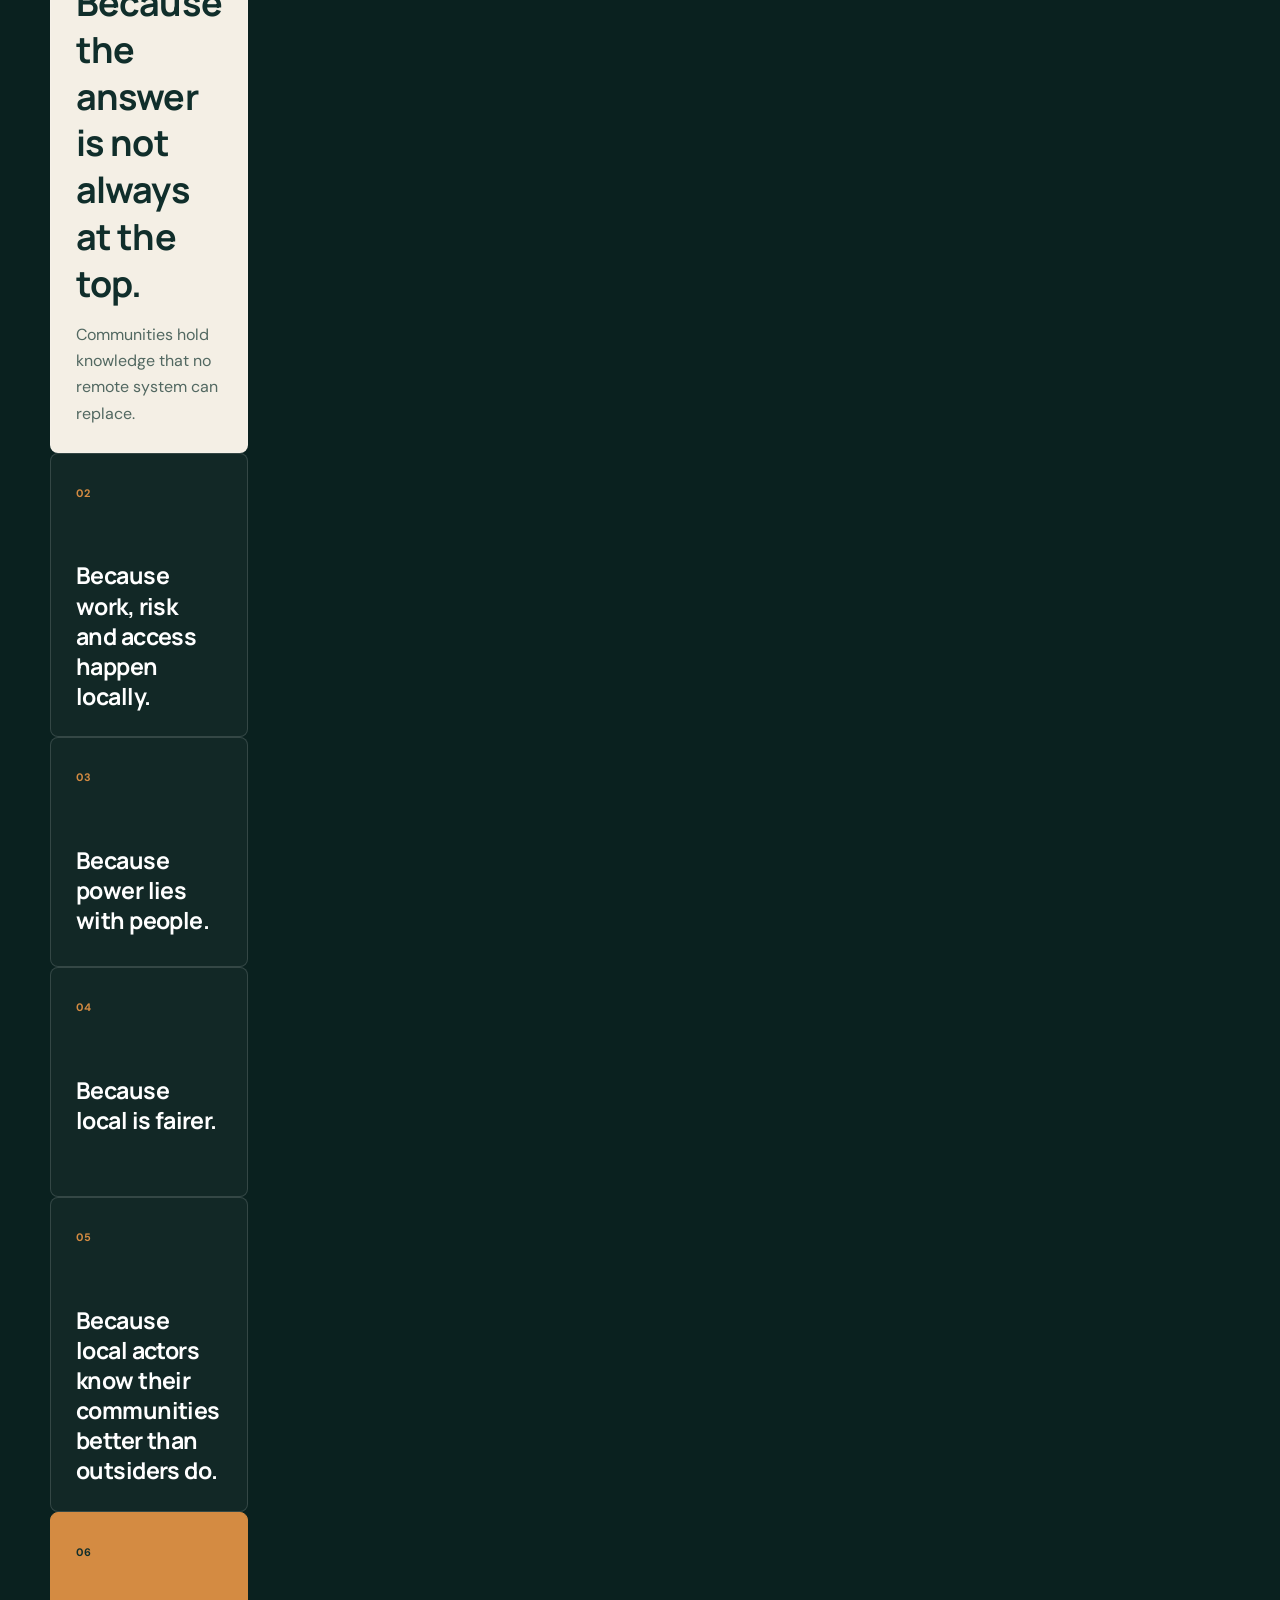
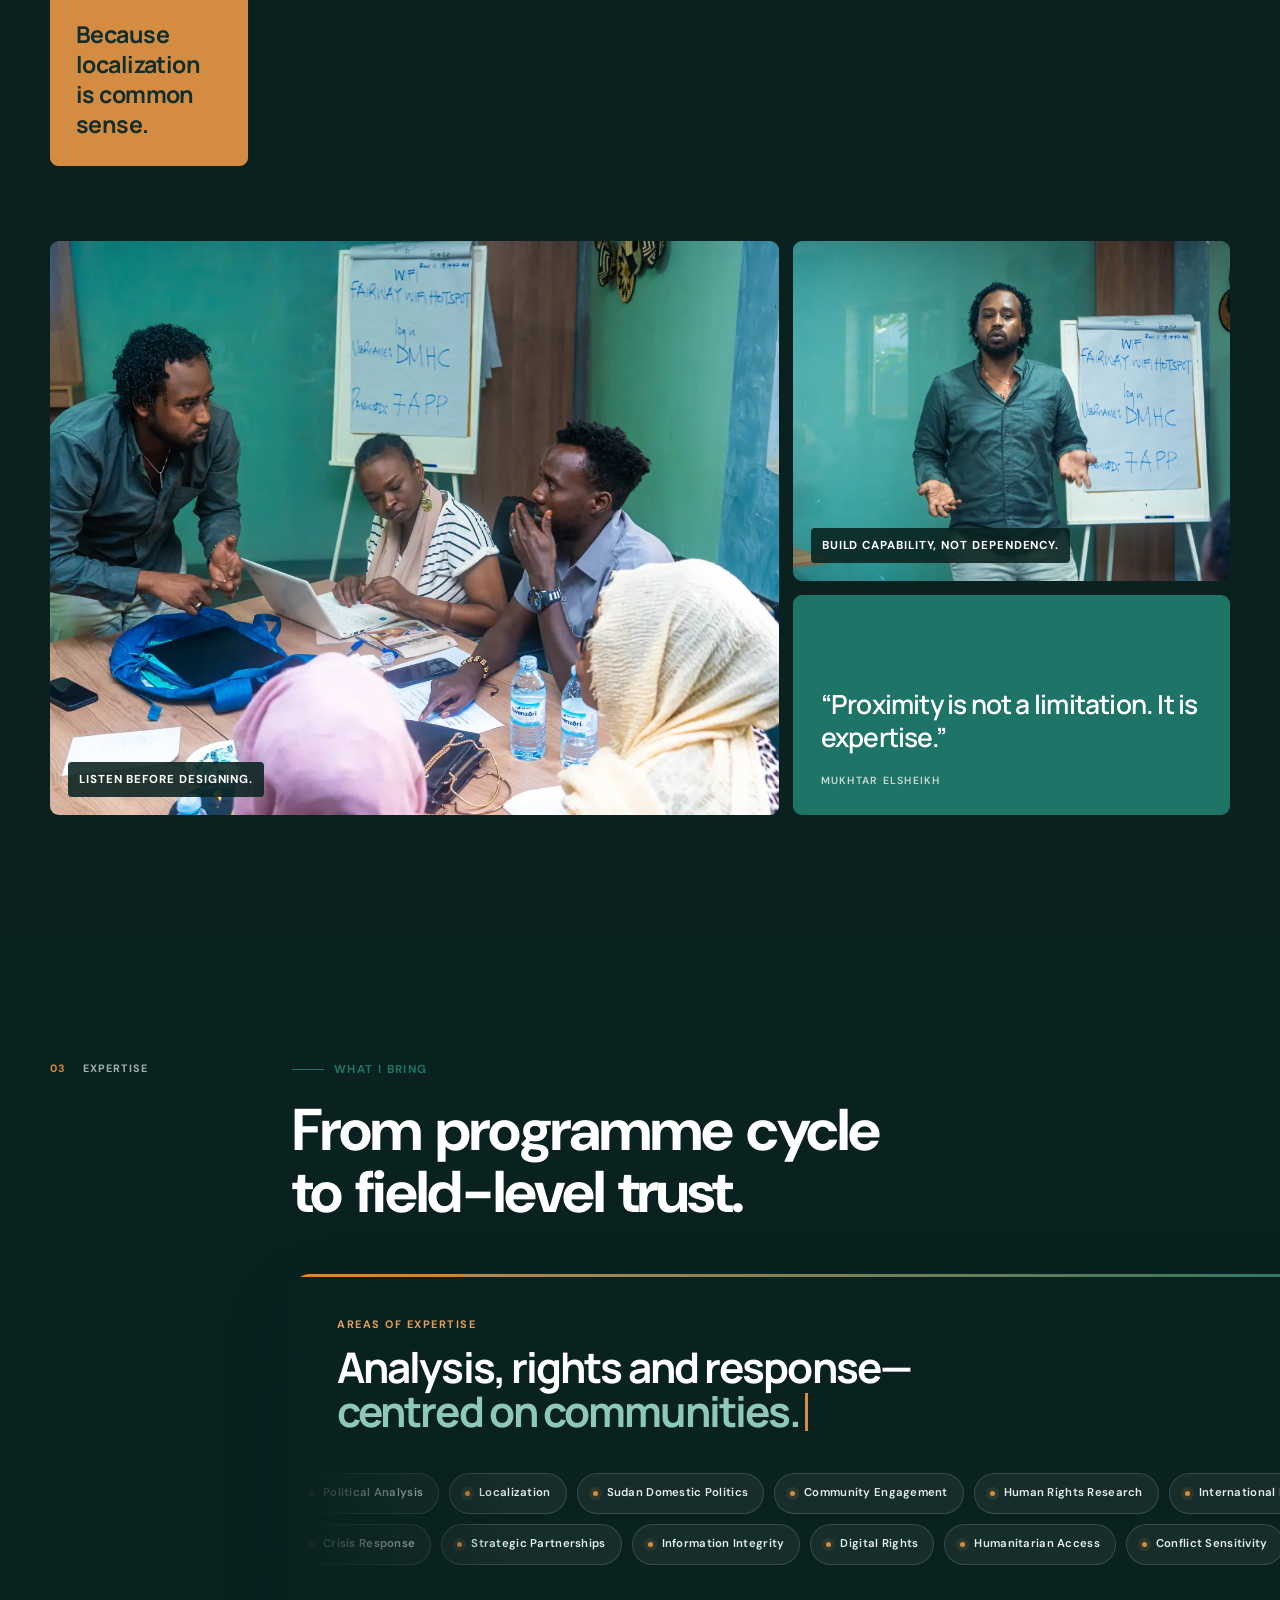
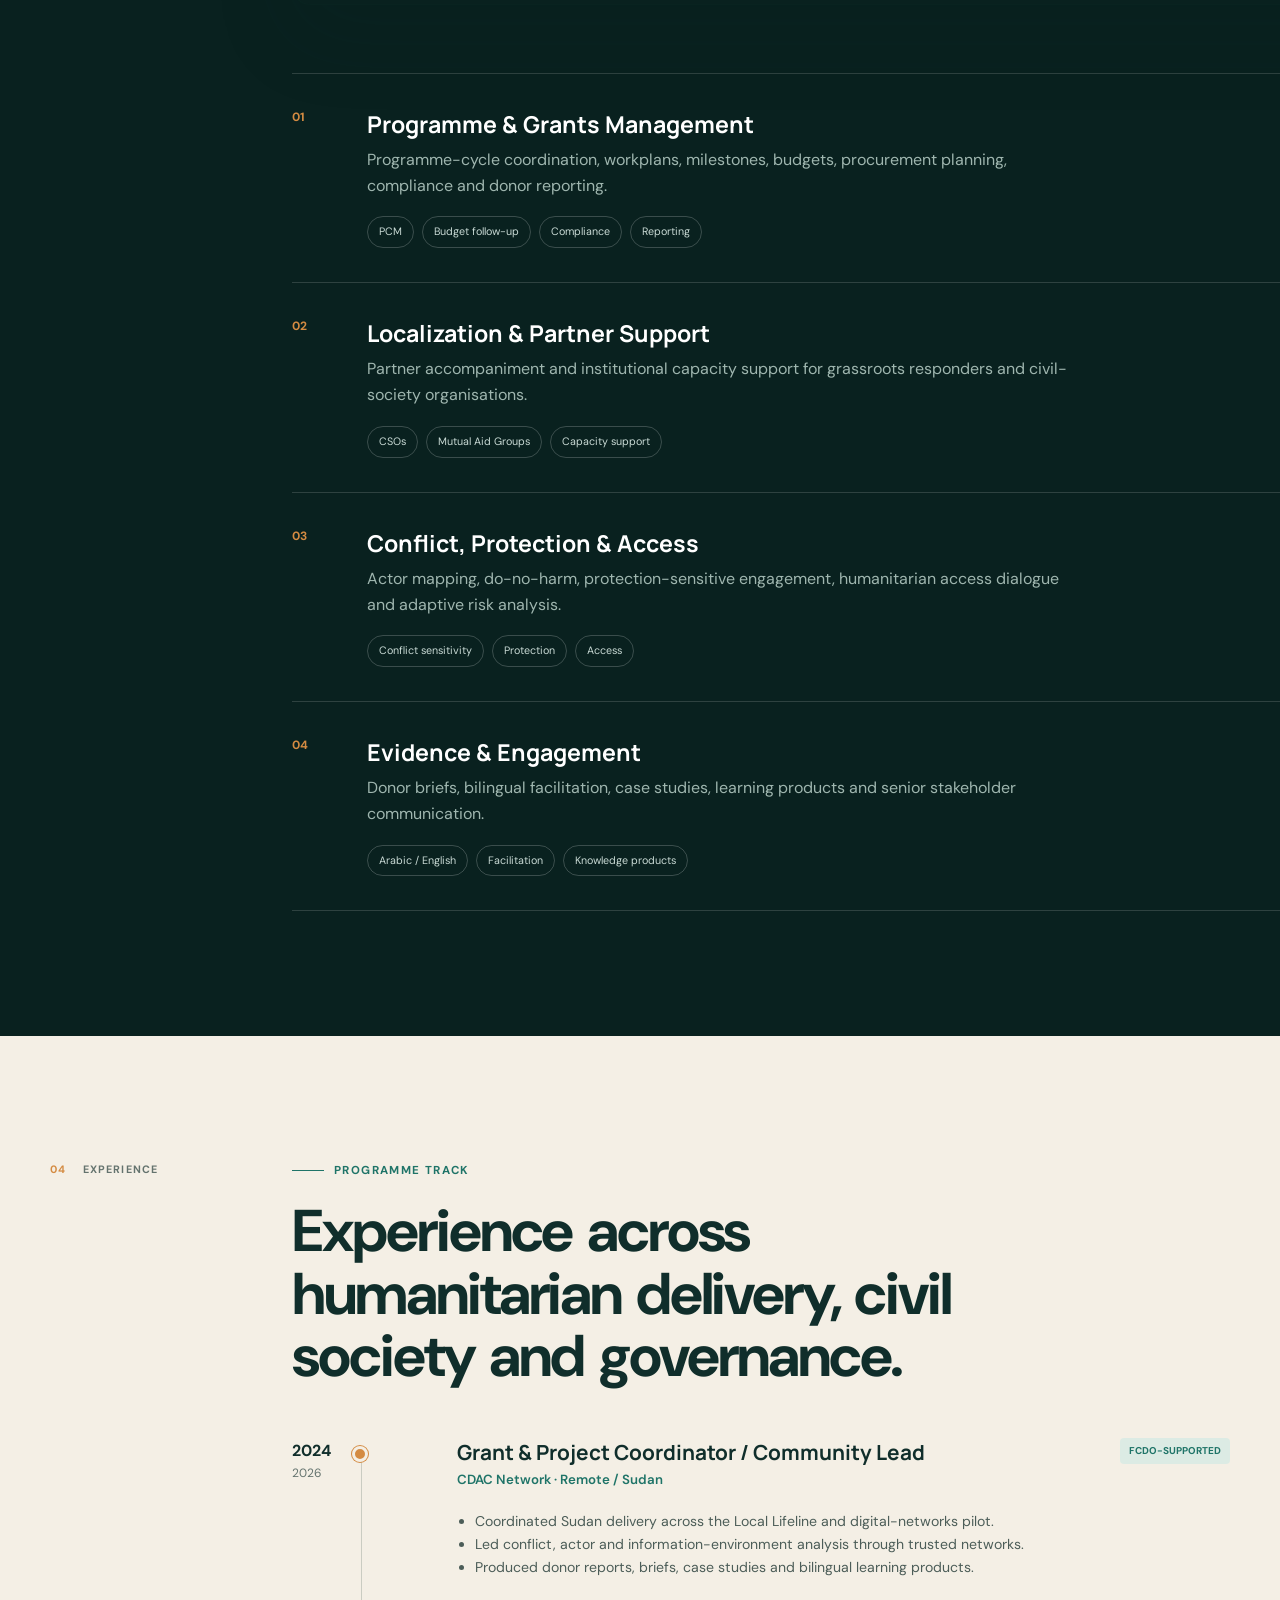
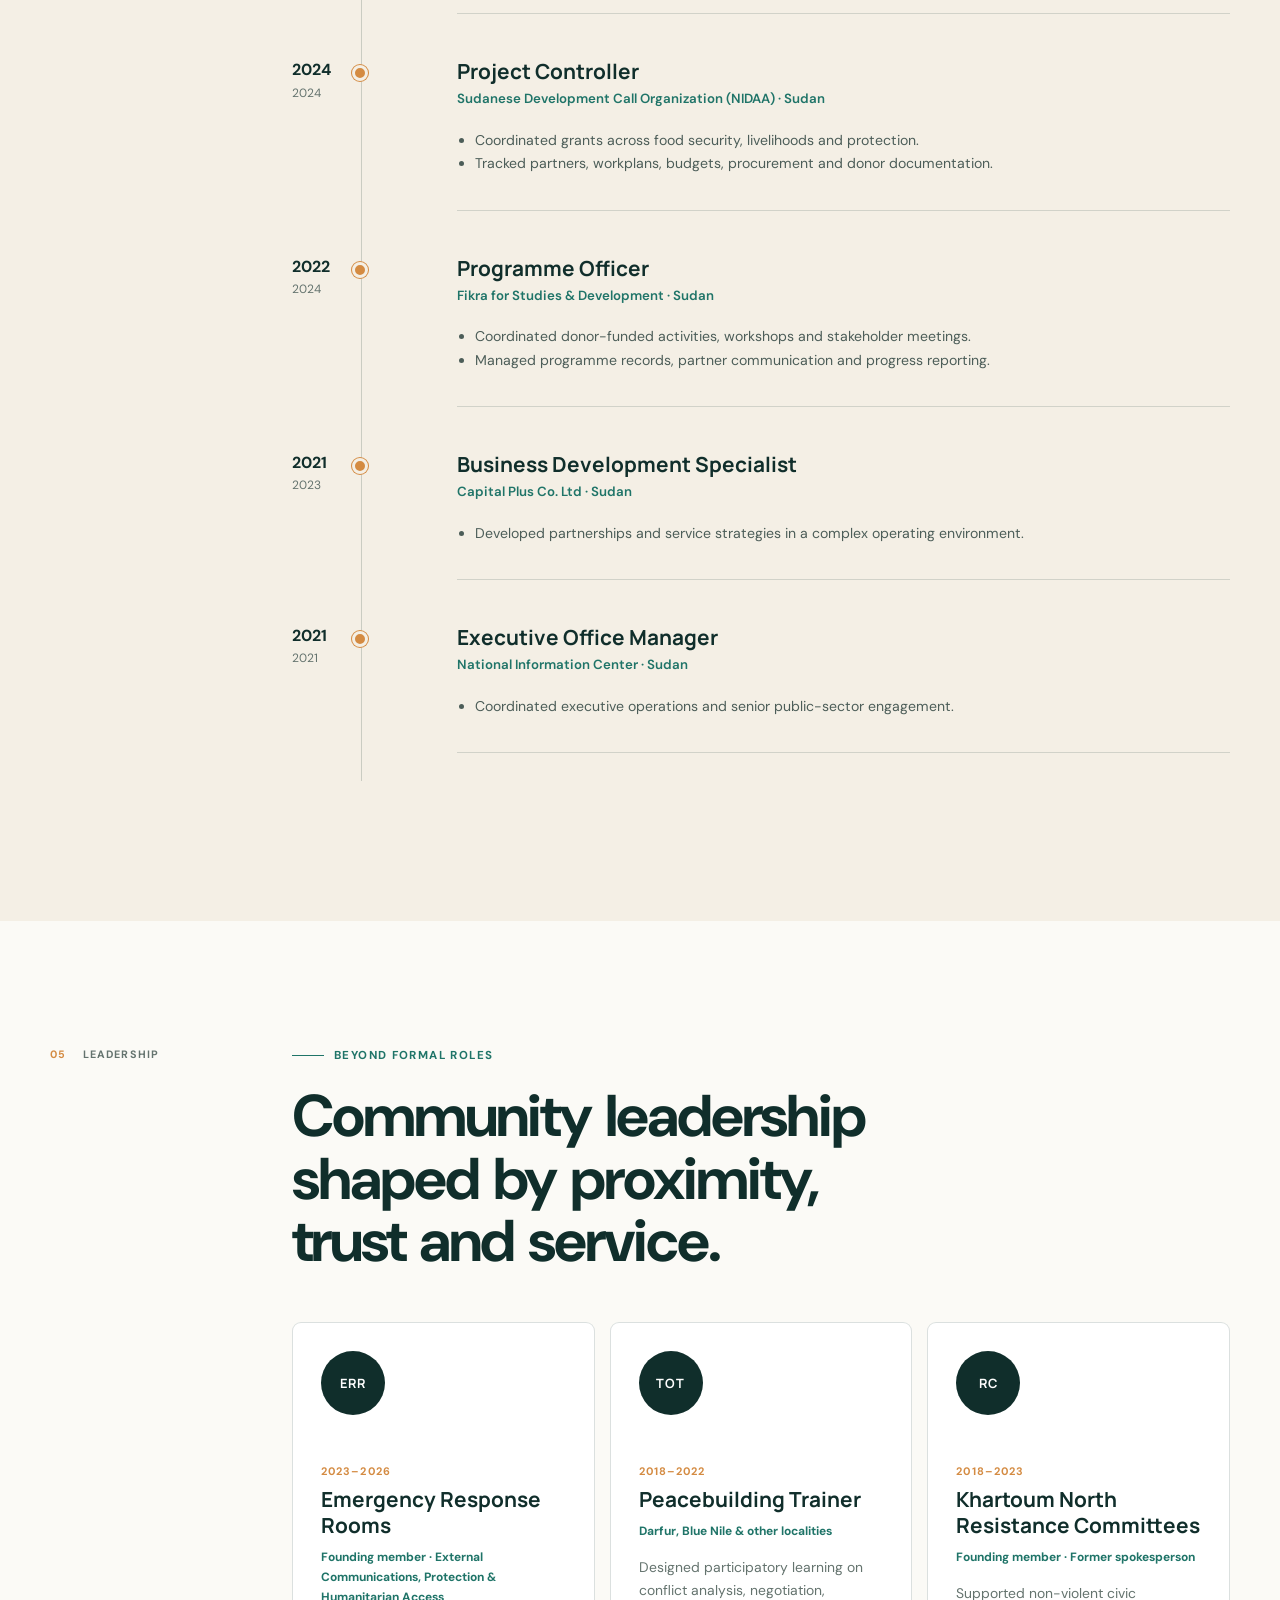
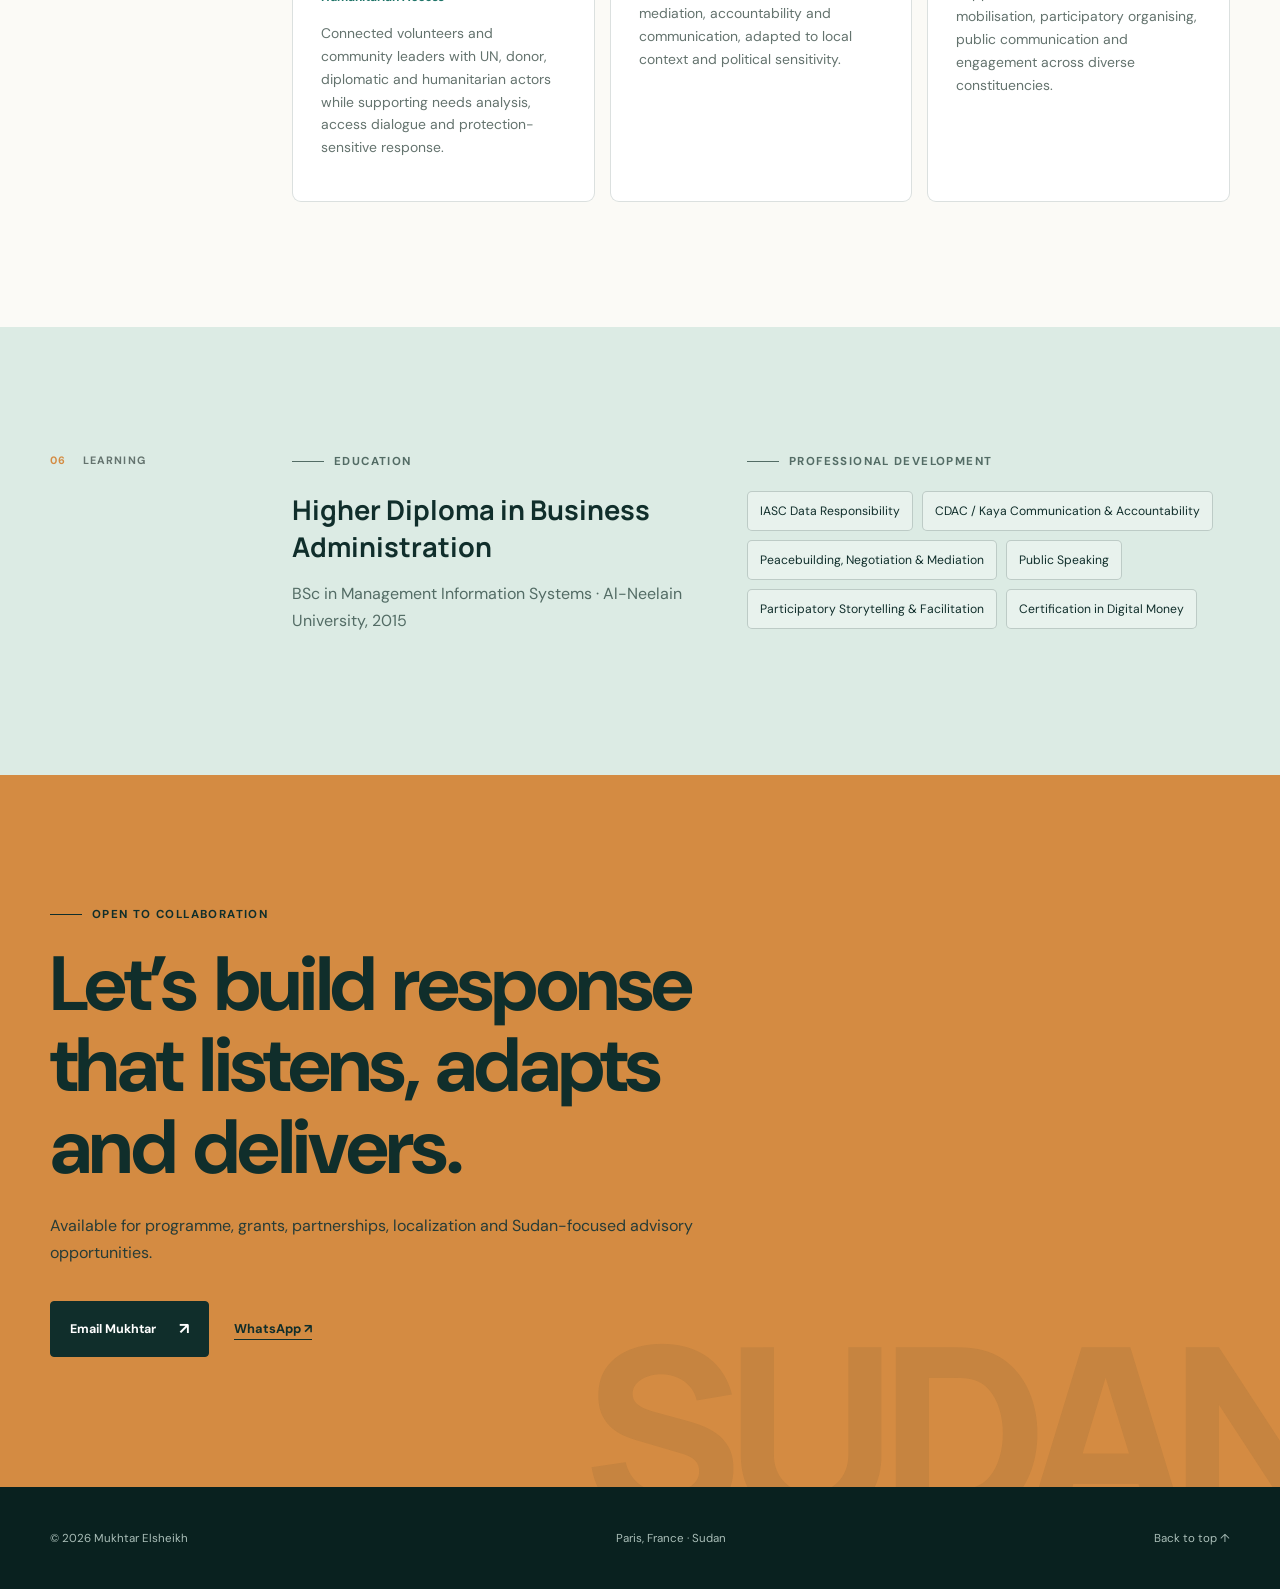
==== commit 7832f7b2: "Turn localization messages into moving carousel" ====
--- a/humanitarian/index.html
+++ b/humanitarian/index.html
@@ -104,13 +104,21 @@
         </div>
       </div>
       <div class="shell localization-body">
-        <div class="localization-manifesto">
-          <article class="manifesto-lead reveal is-active" data-localization-card="0"><span>01</span><h3>Because the answer is not always at the top.</h3><p>Communities hold knowledge that no remote system can replace.</p></article>
-          <article class="manifesto-card reveal" data-localization-card="1"><span>02</span><h3>Because work, risk and access happen locally.</h3></article>
-          <article class="manifesto-card reveal" data-localization-card="2"><span>03</span><h3>Because power lies with people.</h3></article>
-          <article class="manifesto-card reveal" data-localization-card="3"><span>04</span><h3>Because local is fairer.</h3></article>
-          <article class="manifesto-card reveal" data-localization-card="4"><span>05</span><h3>Because local actors know their communities better than outsiders do.</h3></article>
-          <article class="manifesto-card accent reveal" data-localization-card="5"><span>06</span><h3>Because localization is common sense.</h3></article>
+        <div class="localization-manifesto" aria-label="Why localization matters">
+          <div class="localization-track">
+            <article class="manifesto-lead reveal is-active" data-localization-card="0"><span>01</span><h3>Because the answer is not always at the top.</h3><p>Communities hold knowledge that no remote system can replace.</p></article>
+            <article class="manifesto-card reveal" data-localization-card="1"><span>02</span><h3>Because work, risk and access happen locally.</h3></article>
+            <article class="manifesto-card reveal" data-localization-card="2"><span>03</span><h3>Because power lies with people.</h3></article>
+            <article class="manifesto-card reveal" data-localization-card="3"><span>04</span><h3>Because local is fairer.</h3></article>
+            <article class="manifesto-card reveal" data-localization-card="4"><span>05</span><h3>Because local actors know their communities better than outsiders do.</h3></article>
+            <article class="manifesto-card accent reveal" data-localization-card="5"><span>06</span><h3>Because localization is common sense.</h3></article>
+            <article class="manifesto-lead manifesto-clone" data-localization-card="0" aria-hidden="true"><span>01</span><h3>Because the answer is not always at the top.</h3><p>Communities hold knowledge that no remote system can replace.</p></article>
+            <article class="manifesto-card manifesto-clone" data-localization-card="1" aria-hidden="true"><span>02</span><h3>Because work, risk and access happen locally.</h3></article>
+            <article class="manifesto-card manifesto-clone" data-localization-card="2" aria-hidden="true"><span>03</span><h3>Because power lies with people.</h3></article>
+            <article class="manifesto-card manifesto-clone" data-localization-card="3" aria-hidden="true"><span>04</span><h3>Because local is fairer.</h3></article>
+            <article class="manifesto-card manifesto-clone" data-localization-card="4" aria-hidden="true"><span>05</span><h3>Because local actors know their communities better than outsiders do.</h3></article>
+            <article class="manifesto-card accent manifesto-clone" data-localization-card="5" aria-hidden="true"><span>06</span><h3>Because localization is common sense.</h3></article>
+          </div>
         </div>
         <div class="localization-proof">
           <figure class="proof-main reveal"><img src="assets/photos/community-dialogue.webp" alt="Mukhtar in a small-group community dialogue" width="1400" height="1000" loading="lazy"><figcaption>Listen before designing.</figcaption></figure>
--- a/humanitarian/styles.css
+++ b/humanitarian/styles.css
@@ -43,6 +43,29 @@
 @media(max-width:980px){.sudan-badge{right:0}.localization-hero{min-height:640px}.localization-overlay{background:linear-gradient(90deg,rgba(7,27,25,.94),rgba(7,27,25,.54)),linear-gradient(0deg,rgba(7,27,25,.9),transparent 60%)}.manifesto-lead{grid-column:span 12}.manifesto-card{grid-column:span 6}.localization-proof{grid-template-columns:1fr 1fr}.proof-main{grid-column:1;grid-row:1/3}}
 @media(max-width:650px){.portrait-card{height:440px;border-radius:28px 28px 100px 28px}.sudan-badge{right:-5px;bottom:24px;grid-template-columns:62px 105px}.sudan-badge svg{width:62px;height:76px}.localization-hero{min-height:690px}.localization-intro{padding-bottom:60px}.localization-intro h2{font-size:3rem}.localization-body{padding:65px 0 80px}.manifesto-card,.manifesto-card:nth-child(5),.manifesto-card:nth-child(6){grid-column:span 12;min-height:190px}.manifesto-lead{min-height:270px}.manifesto-lead h3{font-size:1.85rem}.localization-proof{grid-template-columns:1fr;grid-template-rows:380px 270px auto}.proof-main{grid-column:1;grid-row:1}.proof-side{grid-column:1;grid-row:2}.localization-proof blockquote{grid-column:1;min-height:210px}}
 
+/* Moving expertise field */
+.expertise-motion{position:relative;margin:42px 0 68px;border:1px solid rgba(16,46,43,.18);border-radius:18px;background:var(--deep);color:#fff;box-shadow:0 30px 80px rgba(9,33,31,.15);overflow:hidden}
+.expertise-motion::before{content:"";position:absolute;width:390px;height:390px;right:-145px;top:-235px;border:1px solid rgba(220,235,228,.16);border-radius:50%;box-shadow:0 0 0 55px rgba(220,235,228,.035),0 0 0 110px rgba(220,235,228,.025)}
+.expertise-motion::after{content:"";position:absolute;left:0;right:0;top:0;height:3px;background:linear-gradient(90deg,var(--ochre),var(--teal),transparent 82%)}
+.expertise-motion-head{position:relative;z-index:1;display:grid;grid-template-columns:1.35fr .65fr;gap:58px;align-items:end;padding:42px 44px 34px}
+.expertise-motion-kicker{margin:0 0 12px;color:#e2a05b;font-size:.68rem;font-weight:700;letter-spacing:.14em;text-transform:uppercase}
+.expertise-motion h3{margin:0;font:700 clamp(2rem,3.3vw,3.7rem)/1.04 var(--serif);letter-spacing:-.045em;text-wrap:balance}
+.expertise-motion h3 span{color:#8dc8b9}.expertise-motion h3 i{display:inline-block;width:3px;height:.9em;margin-left:5px;background:var(--ochre);vertical-align:-.08em;animation:cursorBlink .8s steps(1) infinite}
+.expertise-motion-head>p{margin:0;color:#afc3bd;font-size:.86rem;line-height:1.7}
+.expertise-streams{position:relative;z-index:1;padding:5px 0 39px}
+.expertise-stream{display:flex;width:100%;overflow:hidden;mask-image:linear-gradient(90deg,transparent,#000 8%,#000 92%,transparent);-webkit-mask-image:linear-gradient(90deg,transparent,#000 8%,#000 92%,transparent)}
+.expertise-stream+.expertise-stream{margin-top:10px}
+.expertise-stream-track{display:flex;flex:none;gap:10px;width:max-content;padding-right:10px;animation:expertiseFlow 42s linear infinite;will-change:transform}
+.stream-reverse .expertise-stream-track{animation-direction:reverse;animation-duration:48s}
+.expertise-stream span{display:inline-flex;align-items:center;gap:9px;padding:10px 15px;border:1px solid rgba(255,255,255,.15);border-radius:999px;background:rgba(255,255,255,.055);color:#e6efec;font-size:.71rem;font-weight:600;letter-spacing:.025em;white-space:nowrap;transition:.25s}
+.expertise-stream span::before{content:"";width:5px;height:5px;border-radius:50%;background:var(--ochre);box-shadow:0 0 0 4px rgba(212,139,66,.12)}
+.expertise-motion:hover .expertise-stream-track{animation-play-state:paused}.expertise-stream span:hover{border-color:var(--ochre);background:rgba(212,139,66,.12);transform:translateY(-2px)}
+.expertise-static{display:none}
+@keyframes expertiseFlow{to{transform:translateX(calc(-50% - 5px))}}
+
+@media(max-width:760px){.expertise-motion{margin:30px 0 50px;border-radius:13px}.expertise-motion-head{grid-template-columns:1fr;gap:18px;padding:31px 25px 27px}.expertise-motion h3{font-size:2.15rem}.expertise-motion-head>p{max-width:520px}.expertise-streams{padding-bottom:30px}.expertise-stream-track{animation-duration:35s}.stream-reverse .expertise-stream-track{animation-duration:40s}}
+@media(prefers-reduced-motion:reduce){.expertise-streams{display:none}.expertise-static{position:relative;z-index:1;display:flex;flex-wrap:wrap;gap:8px;margin:0;padding:0 25px 30px;list-style:none}.expertise-static li{padding:8px 11px;border:1px solid rgba(255,255,255,.15);border-radius:999px;color:#d6e4df;font-size:.7rem}.expertise-motion h3 i{display:none}}
+
 /* Animated national network */
 .sudan-network{position:absolute;z-index:4;right:-42px;bottom:-18px;width:290px;padding:15px 15px 13px;border:1px solid rgba(255,255,255,.28);border-radius:14px;background:rgba(9,33,31,.93);color:#fff;box-shadow:0 24px 65px rgba(9,33,31,.42);backdrop-filter:blur(14px)}
 .network-head{display:grid;grid-template-columns:9px 1fr auto;align-items:center;gap:9px}.network-head .live-dot{width:7px;height:7px}.network-head b,.network-head small{display:block}.network-head b{font:700 .67rem var(--serif);text-transform:uppercase;letter-spacing:.1em}.network-head small{margin-top:2px;color:#a9bdb7;font-size:.56rem}.network-head>strong{padding:5px 7px;border-radius:4px;background:#d48b42;color:#102e2b;font-size:.58rem;text-transform:uppercase;letter-spacing:.07em}
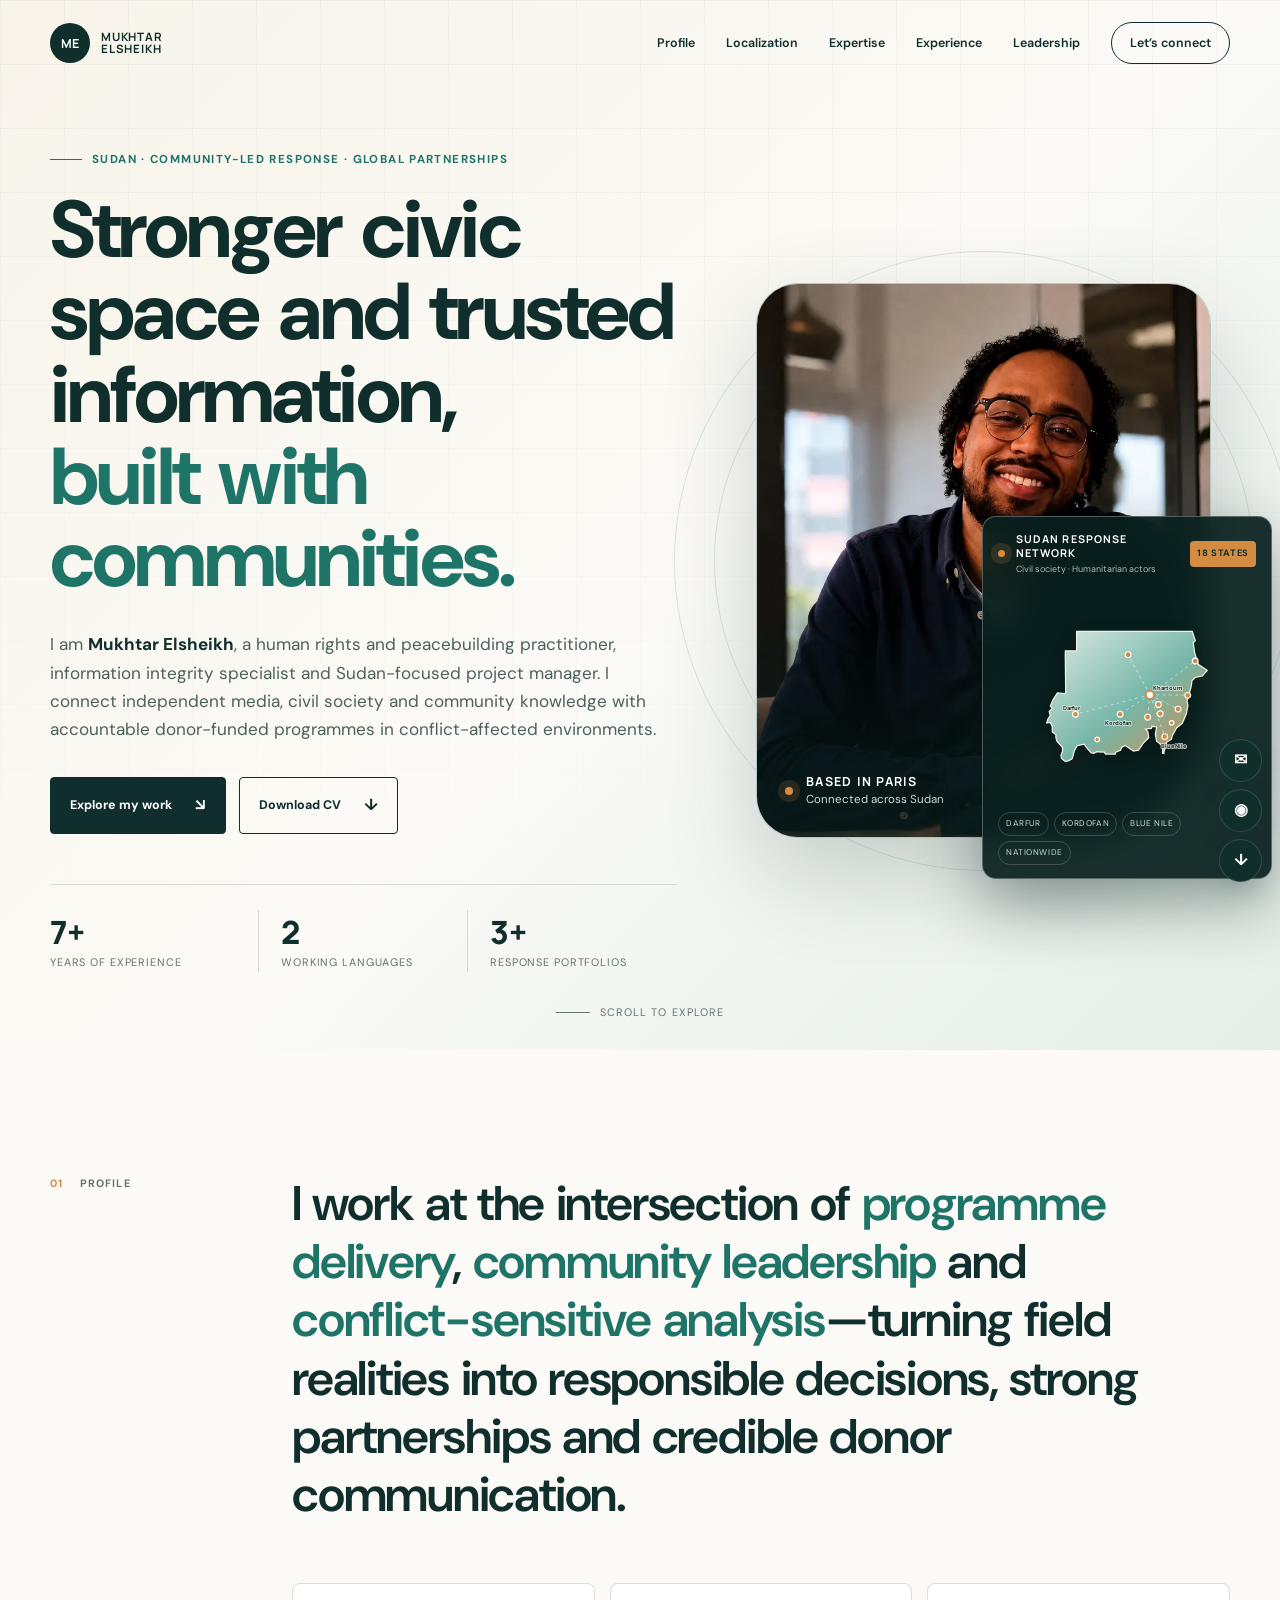
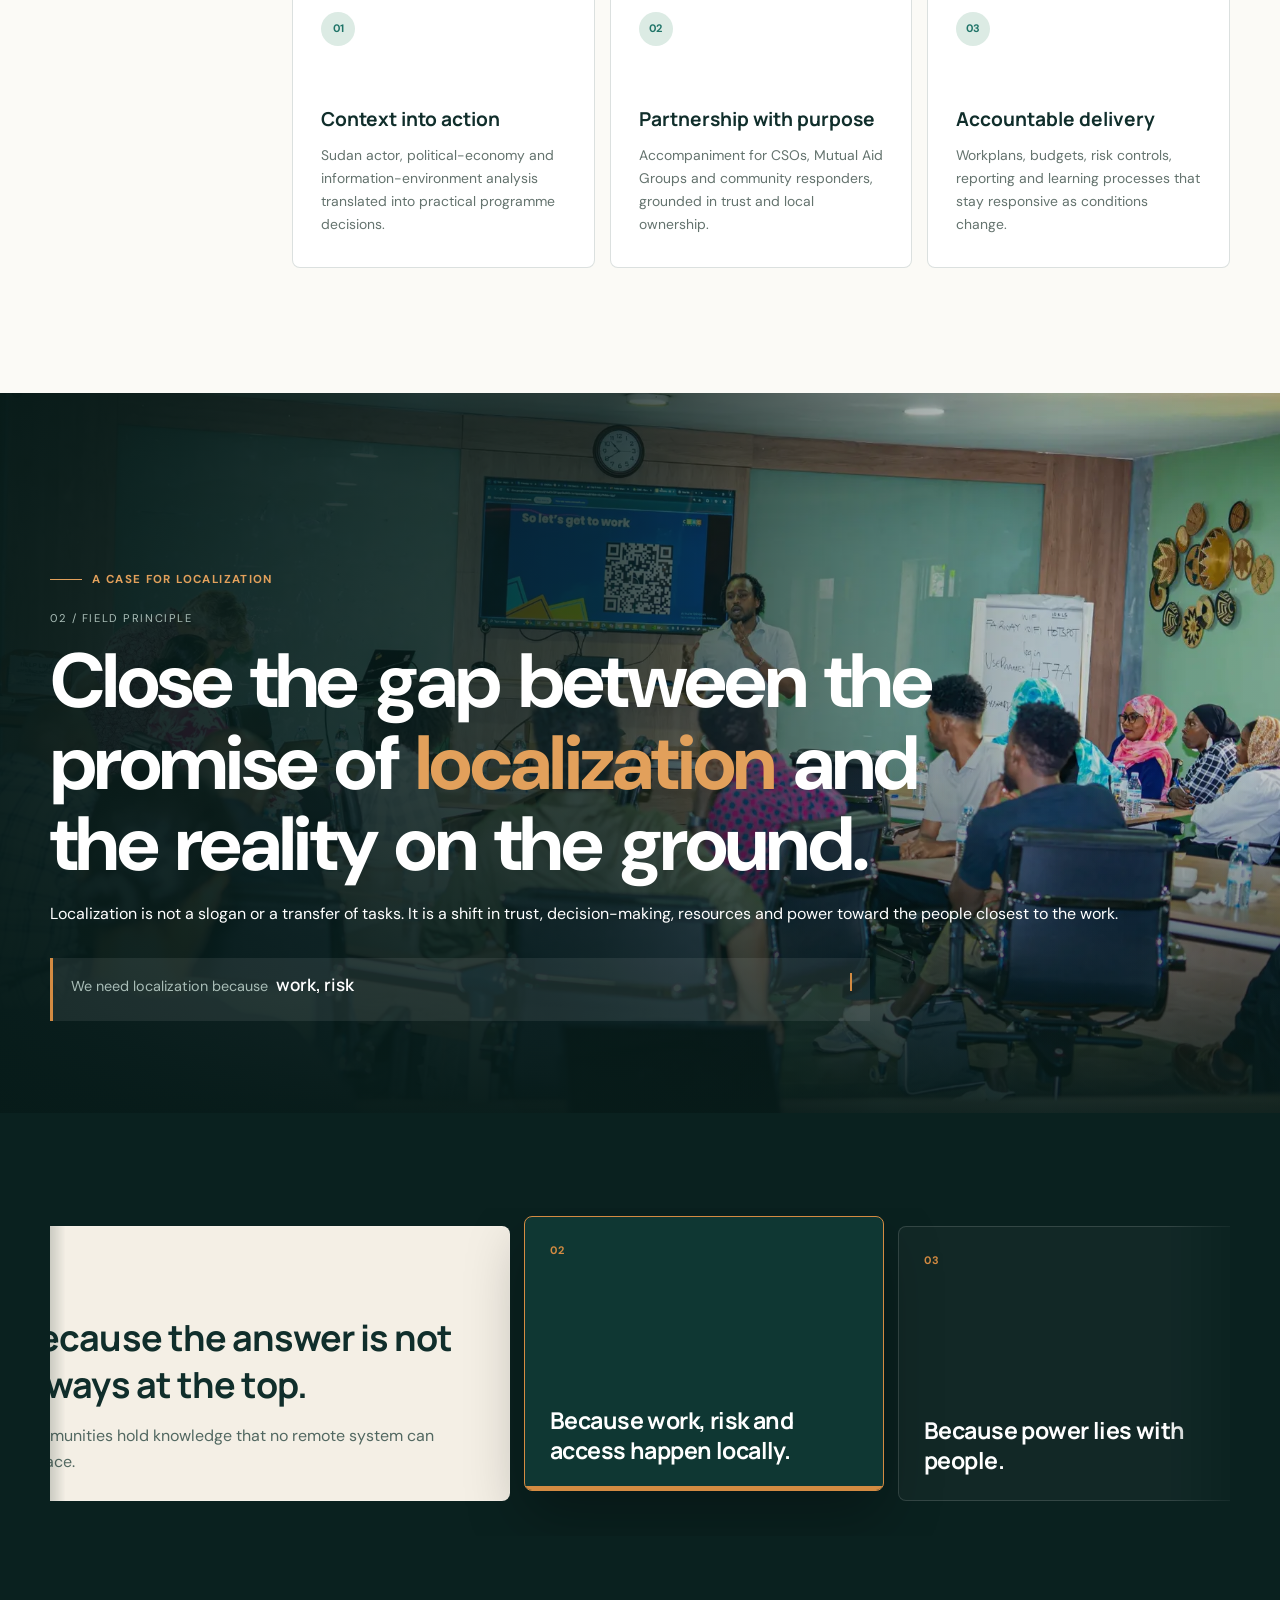
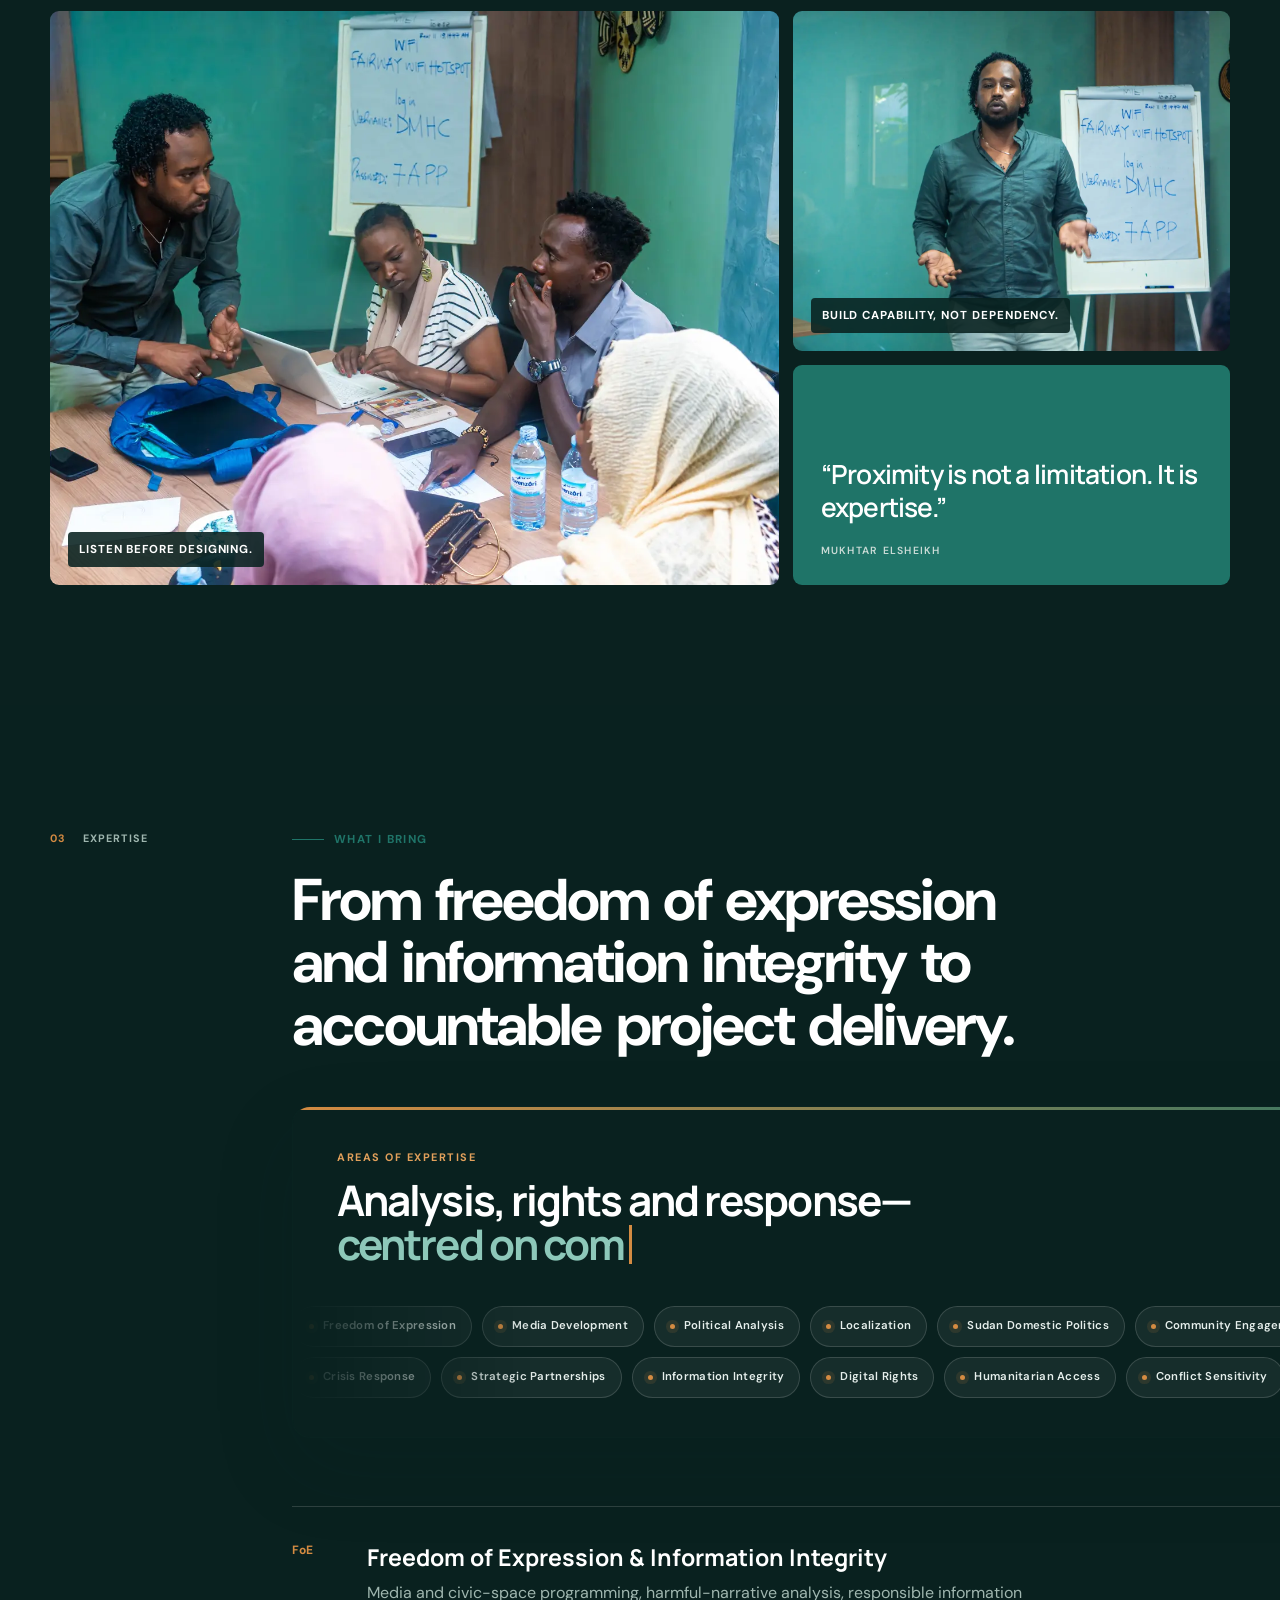
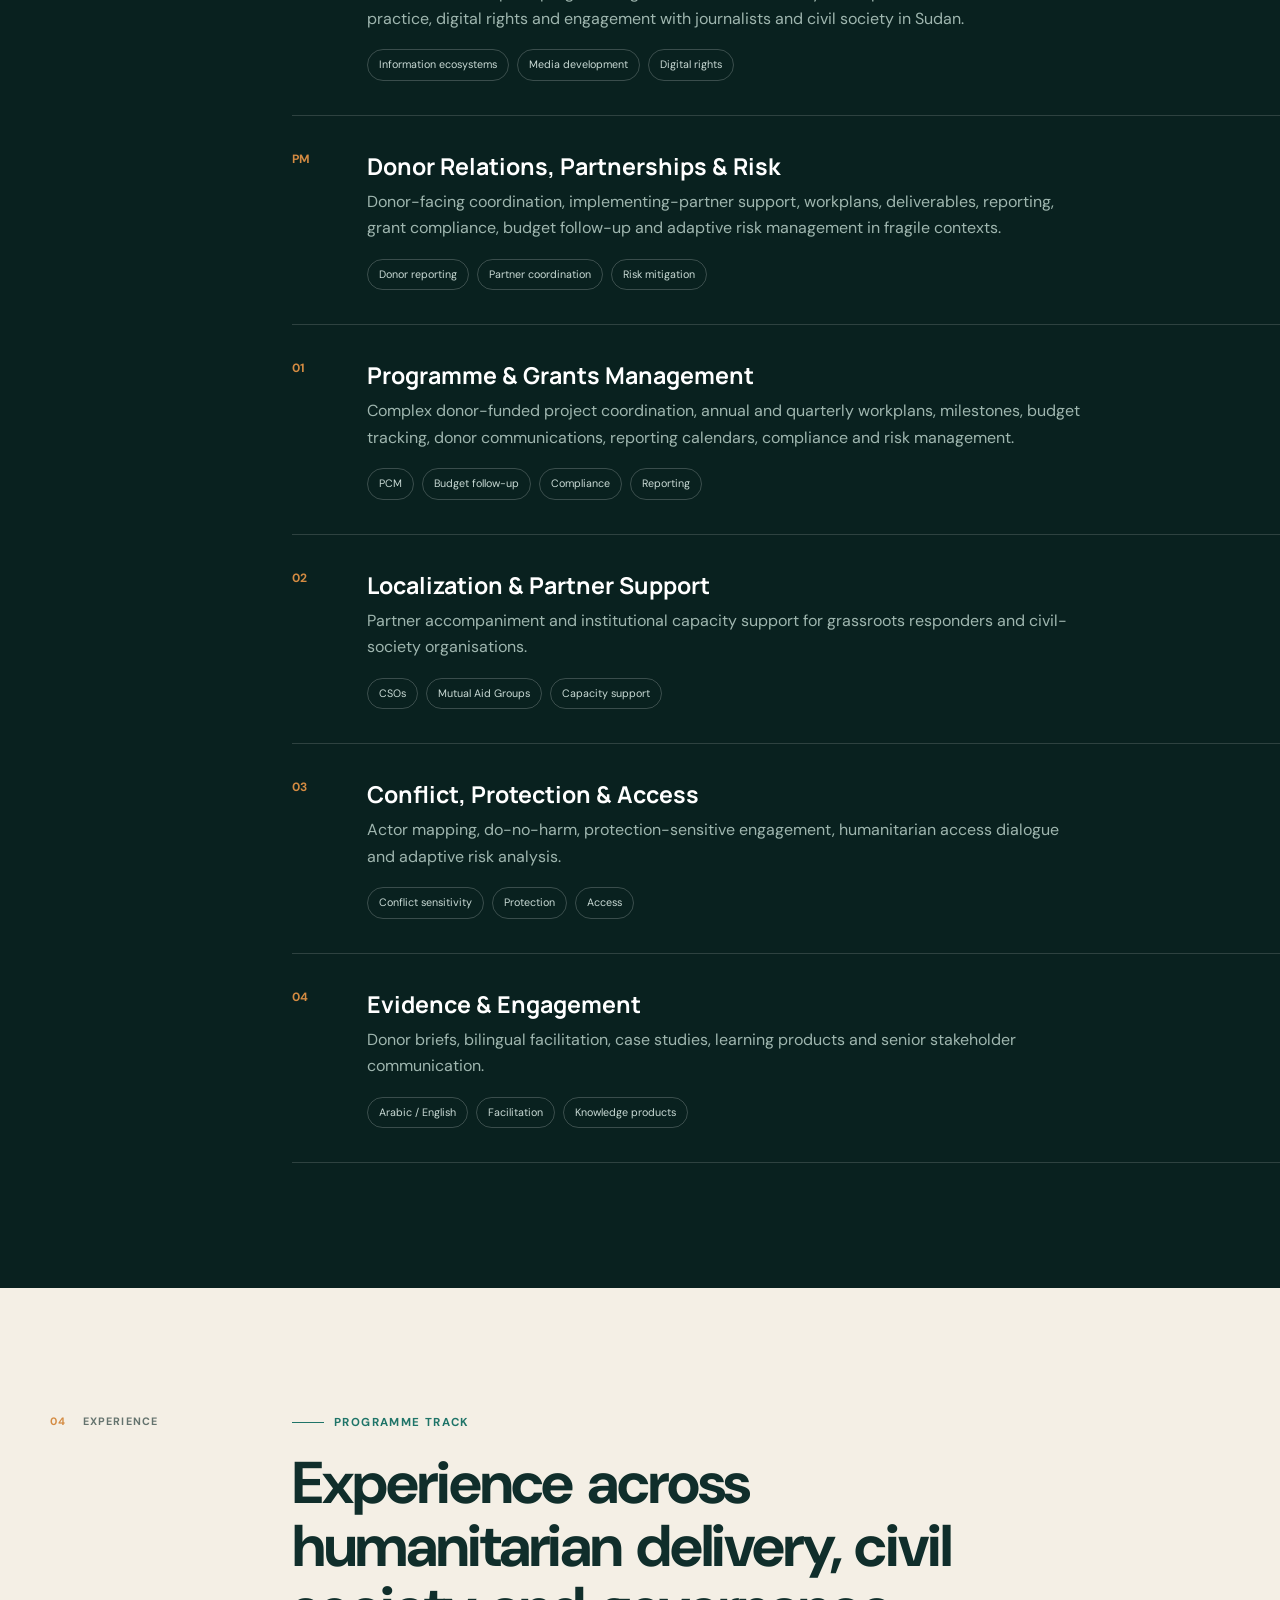
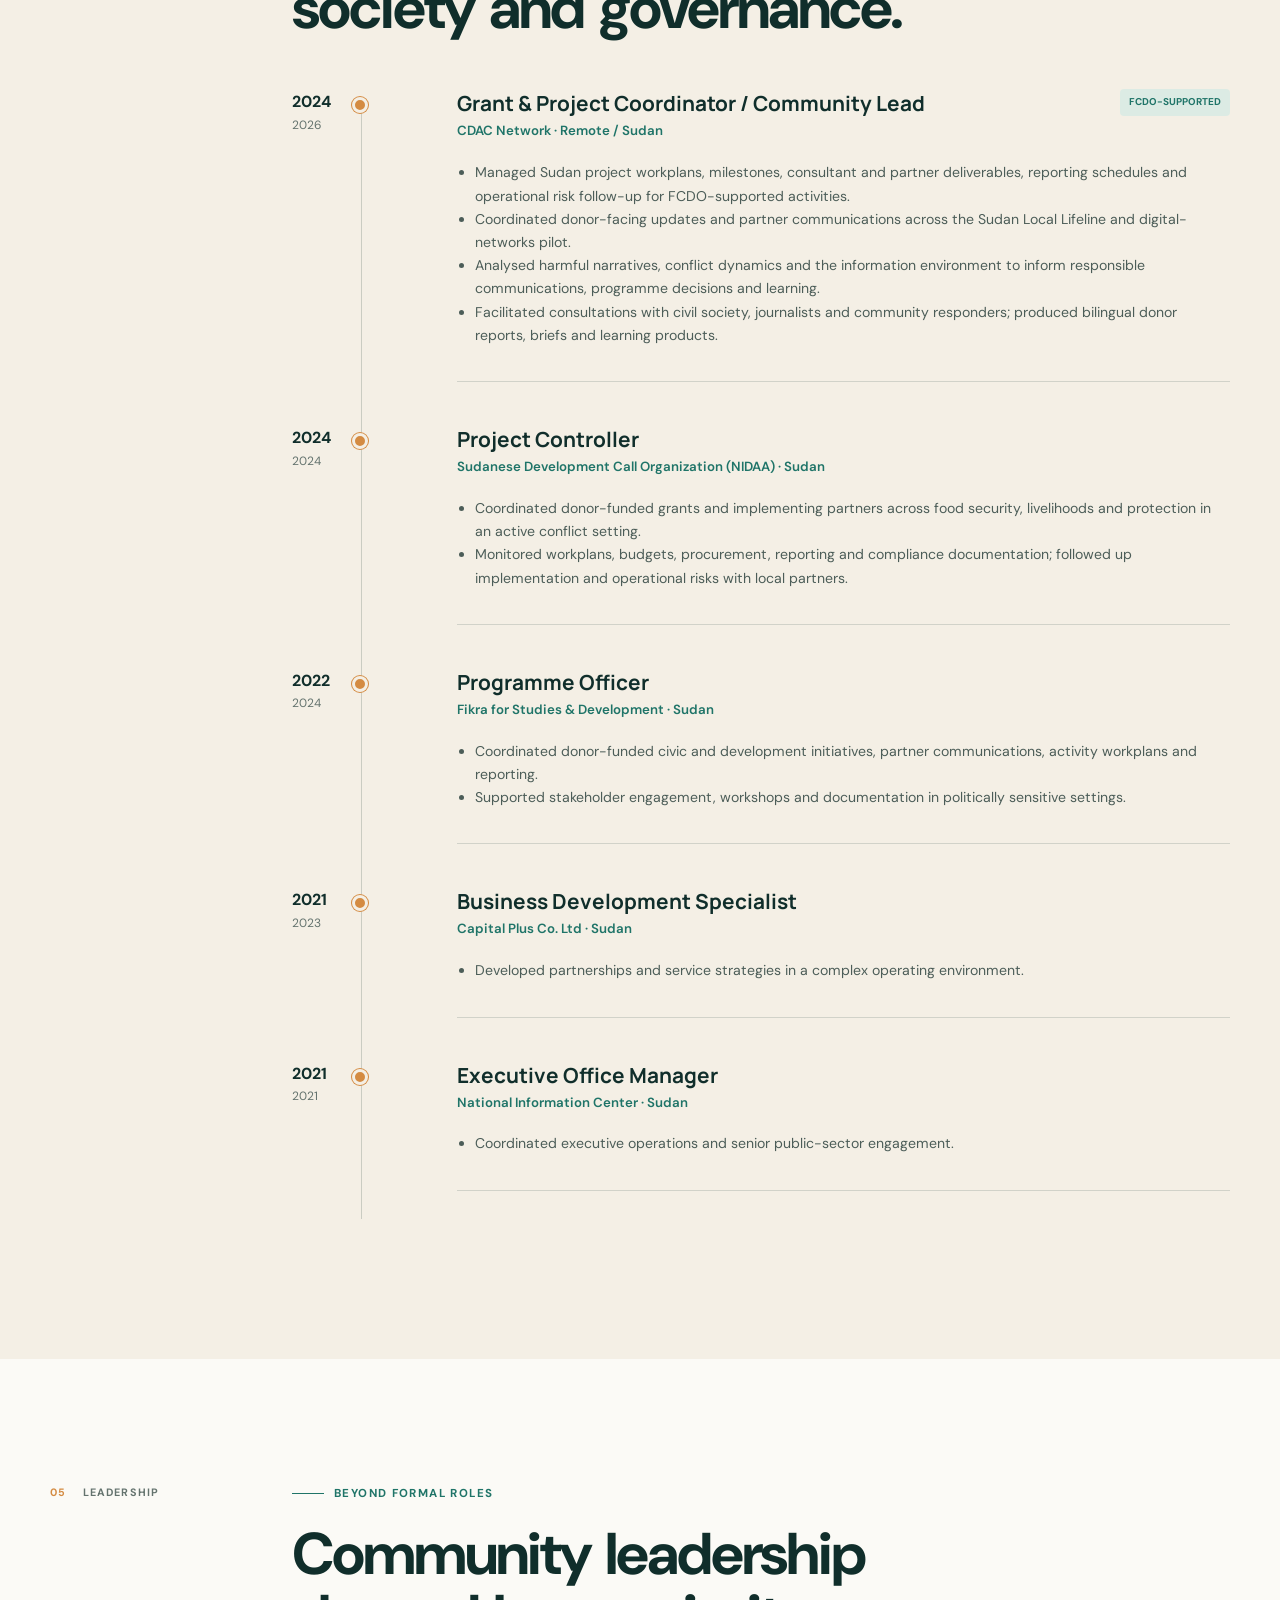
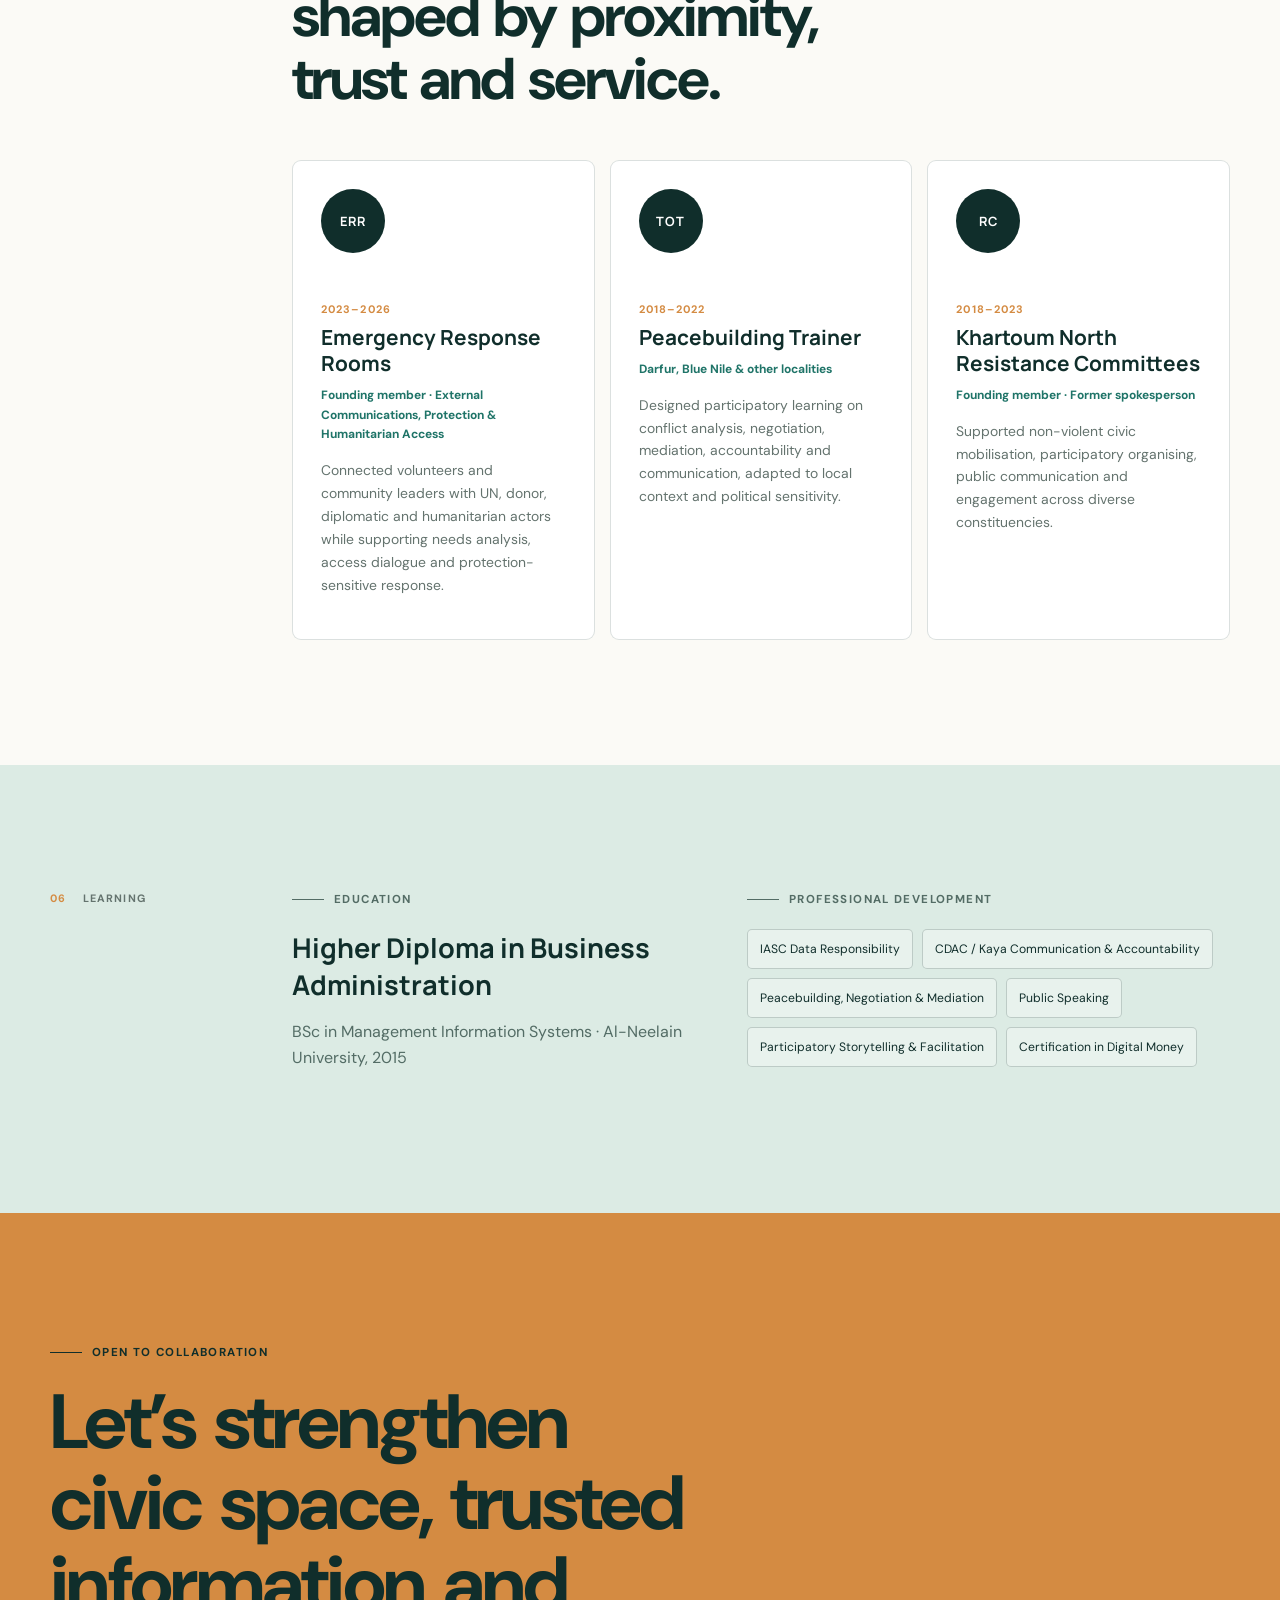
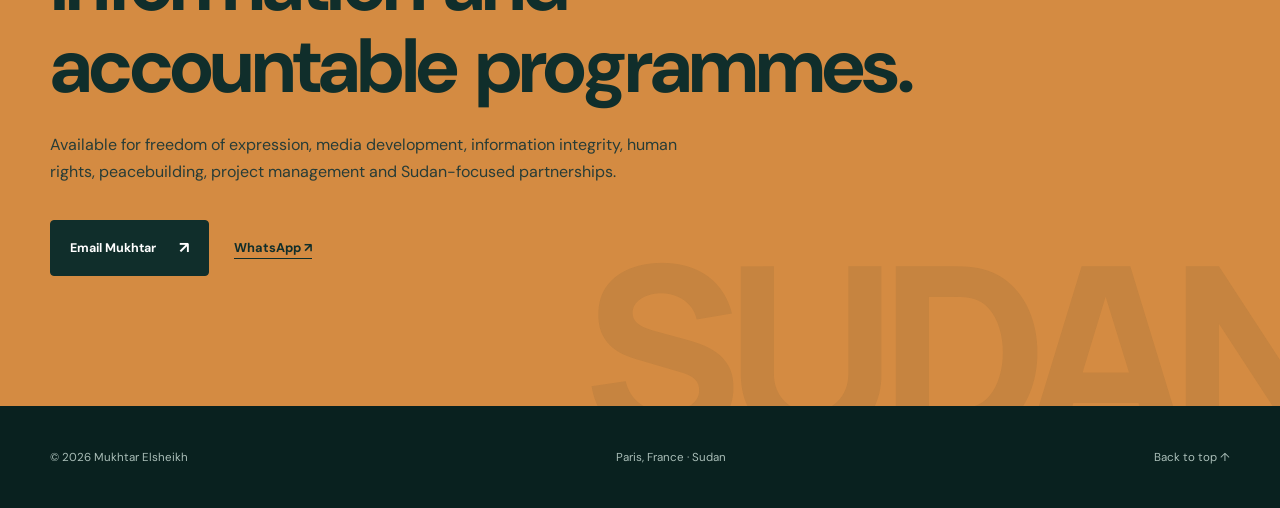
==== commit 05079595: "Broaden humanitarian portfolio for FoE project management, human rights, peacebuilding and informati" ====
--- a/humanitarian/index.html
+++ b/humanitarian/index.html
@@ -3,9 +3,9 @@
 <head>
   <meta charset="utf-8">
   <meta name="viewport" content="width=device-width, initial-scale=1">
-  <meta name="description" content="Mukhtar Elsheikh — Sudan humanitarian programme, grants, localization and community-led response specialist.">
-  <meta property="og:title" content="Mukhtar Elsheikh | Humanitarian Programme & Grants Specialist">
-  <meta property="og:description" content="Sudan-focused programme delivery, localization, grants and community-led response.">
+  <meta name="description" content="Mukhtar Elsheikh — Sudan project manager, human rights and peacebuilding practitioner, and information integrity specialist working across civic space, media development and humanitarian response.">
+  <meta property="og:title" content="Mukhtar Elsheikh | Human Rights, Peacebuilding & Information Integrity">
+  <meta property="og:description" content="Sudan-focused freedom of expression, information integrity, human rights, peacebuilding, donor-funded programmes and community-led response.">
   <meta property="og:image" content="assets/photos/mukhtar-profile.webp">
   <meta name="theme-color" content="#102e2b">
   <title>Mukhtar Elsheikh | Humanitarian Programme & Grants Specialist</title>
@@ -42,8 +42,8 @@
       <div class="shell hero-grid">
         <div class="hero-copy reveal">
           <p class="eyebrow"><span></span> Sudan · Community-led response · Global partnerships</p>
-          <h1>Humanitarian programmes built <em>with communities,</em> not around them.</h1>
-          <p class="hero-intro">I am <strong>Mukhtar Elsheikh</strong>, a Sudan humanitarian programme and grants specialist connecting grassroots insight, accountable delivery and international partnership in conflict-affected settings.</p>
+          <h1>Stronger civic space and trusted information, <em>built with communities.</em></h1>
+          <p class="hero-intro">I am <strong>Mukhtar Elsheikh</strong>, a human rights and peacebuilding practitioner, information integrity specialist and Sudan-focused project manager. I connect independent media, civil society and community knowledge with accountable donor-funded programmes in conflict-affected environments.</p>
           <div class="hero-actions">
             <a class="button primary" href="#experience">Explore my work <span>↘</span></a>
             <a class="button secondary" href="assets/Mukhtar_Elsheikh_Humanitarian_CV.pdf" download>Download CV <span>↓</span></a>
@@ -132,7 +132,7 @@
       <div class="shell section-grid">
         <div class="section-tag reveal"><span>03</span> Expertise</div>
         <div class="section-content">
-          <div class="section-heading reveal"><p class="eyebrow"><span></span> What I bring</p><h2>From programme cycle to field-level trust.</h2></div>
+          <div class="section-heading reveal"><p class="eyebrow"><span></span> What I bring</p><h2>From freedom of expression and information integrity to accountable project delivery.</h2></div>
           <div class="expertise-motion reveal" aria-label="Areas of expertise">
             <div class="expertise-motion-head">
               <div>
@@ -144,7 +144,7 @@
             <div class="expertise-streams" aria-hidden="true">
               <div class="expertise-stream stream-forward">
                 <div class="expertise-stream-track">
-                  <span>Political Analysis</span><span>Localization</span><span>Sudan Domestic Politics</span><span>Community Engagement</span><span>Human Rights Research</span><span>International Human Rights Law</span><span>International Humanitarian Law</span>
+                  <span>Freedom of Expression</span><span>Media Development</span><span>Political Analysis</span><span>Localization</span><span>Sudan Domestic Politics</span><span>Community Engagement</span><span>Human Rights Research</span><span>International Human Rights Law</span><span>International Humanitarian Law</span>
                   <span>Political Analysis</span><span>Localization</span><span>Sudan Domestic Politics</span><span>Community Engagement</span><span>Human Rights Research</span><span>International Human Rights Law</span><span>International Humanitarian Law</span>
                 </div>
               </div>
@@ -156,11 +156,13 @@
               </div>
             </div>
             <ul class="expertise-static">
-              <li>Political Analysis</li><li>Localization</li><li>Sudan Domestic Politics</li><li>Community Engagement</li><li>Human Rights Research</li><li>International Human Rights Law</li><li>International Humanitarian Law</li><li>Crisis Response</li><li>Strategic Partnerships</li><li>Information Integrity</li><li>Digital Rights</li><li>Humanitarian Access</li><li>Conflict Sensitivity</li><li>Protection &amp; Accountability</li>
+              <li>Freedom of Expression</li><li>Media Development</li><li>Donor Relations</li><li>Project Workplanning</li><li>Risk Management</li><li>Political Analysis</li><li>Localization</li><li>Sudan Domestic Politics</li><li>Community Engagement</li><li>Human Rights Research</li><li>International Human Rights Law</li><li>International Humanitarian Law</li><li>Crisis Response</li><li>Strategic Partnerships</li><li>Information Integrity</li><li>Digital Rights</li><li>Humanitarian Access</li><li>Conflict Sensitivity</li><li>Protection &amp; Accountability</li>
             </ul>
           </div>
           <div class="expertise-list">
-            <article class="expertise-item reveal"><span class="number">01</span><div><h3>Programme & Grants Management</h3><p>Programme-cycle coordination, workplans, milestones, budgets, procurement planning, compliance and donor reporting.</p><div class="chips"><span>PCM</span><span>Budget follow-up</span><span>Compliance</span><span>Reporting</span></div></div></article>
+            <article class="expertise-item reveal"><span class="number">FoE</span><div><h3>Freedom of Expression &amp; Information Integrity</h3><p>Media and civic-space programming, harmful-narrative analysis, responsible information practice, digital rights and engagement with journalists and civil society in Sudan.</p><div class="chips"><span>Information ecosystems</span><span>Media development</span><span>Digital rights</span></div></div></article>
+            <article class="expertise-item reveal"><span class="number">PM</span><div><h3>Donor Relations, Partnerships &amp; Risk</h3><p>Donor-facing coordination, implementing-partner support, workplans, deliverables, reporting, grant compliance, budget follow-up and adaptive risk management in fragile contexts.</p><div class="chips"><span>Donor reporting</span><span>Partner coordination</span><span>Risk mitigation</span></div></div></article>
+            <article class="expertise-item reveal"><span class="number">01</span><div><h3>Programme & Grants Management</h3><p>Complex donor-funded project coordination, annual and quarterly workplans, milestones, budget tracking, donor communications, reporting calendars, compliance and risk management.</p><div class="chips"><span>PCM</span><span>Budget follow-up</span><span>Compliance</span><span>Reporting</span></div></div></article>
             <article class="expertise-item reveal"><span class="number">02</span><div><h3>Localization & Partner Support</h3><p>Partner accompaniment and institutional capacity support for grassroots responders and civil-society organisations.</p><div class="chips"><span>CSOs</span><span>Mutual Aid Groups</span><span>Capacity support</span></div></div></article>
             <article class="expertise-item reveal"><span class="number">03</span><div><h3>Conflict, Protection & Access</h3><p>Actor mapping, do-no-harm, protection-sensitive engagement, humanitarian access dialogue and adaptive risk analysis.</p><div class="chips"><span>Conflict sensitivity</span><span>Protection</span><span>Access</span></div></div></article>
             <article class="expertise-item reveal"><span class="number">04</span><div><h3>Evidence & Engagement</h3><p>Donor briefs, bilingual facilitation, case studies, learning products and senior stakeholder communication.</p><div class="chips"><span>Arabic / English</span><span>Facilitation</span><span>Knowledge products</span></div></div></article>
@@ -175,9 +177,9 @@
         <div class="section-content">
           <div class="section-heading reveal"><p class="eyebrow"><span></span> Programme track</p><h2>Experience across humanitarian delivery, civil society and governance.</h2></div>
           <div class="timeline">
-            <article class="role reveal"><div class="role-date"><b>2024</b>2026</div><div class="role-body"><div class="role-head"><div><h3>Grant & Project Coordinator / Community Lead</h3><p>CDAC Network · Remote / Sudan</p></div><span>FCDO-supported</span></div><ul><li>Coordinated Sudan delivery across the Local Lifeline and digital-networks pilot.</li><li>Led conflict, actor and information-environment analysis through trusted networks.</li><li>Produced donor reports, briefs, case studies and bilingual learning products.</li></ul></div></article>
-            <article class="role reveal"><div class="role-date"><b>2024</b>2024</div><div class="role-body"><div class="role-head"><div><h3>Project Controller</h3><p>Sudanese Development Call Organization (NIDAA) · Sudan</p></div></div><ul><li>Coordinated grants across food security, livelihoods and protection.</li><li>Tracked partners, workplans, budgets, procurement and donor documentation.</li></ul></div></article>
-            <article class="role reveal"><div class="role-date"><b>2022</b>2024</div><div class="role-body"><div class="role-head"><div><h3>Programme Officer</h3><p>Fikra for Studies & Development · Sudan</p></div></div><ul><li>Coordinated donor-funded activities, workshops and stakeholder meetings.</li><li>Managed programme records, partner communication and progress reporting.</li></ul></div></article>
+            <article class="role reveal"><div class="role-date"><b>2024</b>2026</div><div class="role-body"><div class="role-head"><div><h3>Grant & Project Coordinator / Community Lead</h3><p>CDAC Network · Remote / Sudan</p></div><span>FCDO-supported</span></div><ul><li>Managed Sudan project workplans, milestones, consultant and partner deliverables, reporting schedules and operational risk follow-up for FCDO-supported activities.</li><li>Coordinated donor-facing updates and partner communications across the Sudan Local Lifeline and digital-networks pilot.</li><li>Analysed harmful narratives, conflict dynamics and the information environment to inform responsible communications, programme decisions and learning.</li><li>Facilitated consultations with civil society, journalists and community responders; produced bilingual donor reports, briefs and learning products.</li></ul></div></article>
+            <article class="role reveal"><div class="role-date"><b>2024</b>2024</div><div class="role-body"><div class="role-head"><div><h3>Project Controller</h3><p>Sudanese Development Call Organization (NIDAA) · Sudan</p></div></div><ul><li>Coordinated donor-funded grants and implementing partners across food security, livelihoods and protection in an active conflict setting.</li><li>Monitored workplans, budgets, procurement, reporting and compliance documentation; followed up implementation and operational risks with local partners.</li></ul></div></article>
+            <article class="role reveal"><div class="role-date"><b>2022</b>2024</div><div class="role-body"><div class="role-head"><div><h3>Programme Officer</h3><p>Fikra for Studies & Development · Sudan</p></div></div><ul><li>Coordinated donor-funded civic and development initiatives, partner communications, activity workplans and reporting.</li><li>Supported stakeholder engagement, workshops and documentation in politically sensitive settings.</li></ul></div></article>
             <article class="role reveal"><div class="role-date"><b>2021</b>2023</div><div class="role-body"><div class="role-head"><div><h3>Business Development Specialist</h3><p>Capital Plus Co. Ltd · Sudan</p></div></div><ul><li>Developed partnerships and service strategies in a complex operating environment.</li></ul></div></article>
             <article class="role reveal"><div class="role-date"><b>2021</b>2021</div><div class="role-body"><div class="role-head"><div><h3>Executive Office Manager</h3><p>National Information Center · Sudan</p></div></div><ul><li>Coordinated executive operations and senior public-sector engagement.</li></ul></div></article>
           </div>
@@ -212,8 +214,8 @@
     <section class="contact" id="contact">
       <div class="shell contact-inner reveal">
         <p class="eyebrow"><span></span> Open to collaboration</p>
-        <h2>Let’s build response that listens, adapts and delivers.</h2>
-        <p>Available for programme, grants, partnerships, localization and Sudan-focused advisory opportunities.</p>
+        <h2>Let’s strengthen civic space, trusted information and accountable programmes.</h2>
+        <p>Available for freedom of expression, media development, information integrity, human rights, peacebuilding, project management and Sudan-focused partnerships.</p>
         <div class="contact-actions"><a class="button dark" href="mailto:Mukhtar.elsheikh@outlook.com">Email Mukhtar <span>↗</span></a><a class="text-link" href="https://wa.me/249910039899" target="_blank" rel="noopener">WhatsApp <span>↗</span></a></div>
       </div>
     </section>
--- a/humanitarian/styles.css
+++ b/humanitarian/styles.css
@@ -76,6 +76,23 @@
 .typing-statement{display:grid;grid-template-columns:auto 1fr 2px;align-items:baseline;gap:8px;max-width:820px;min-height:63px;margin-top:30px;padding:15px 18px;border-left:3px solid #d48b42;background:rgba(255,255,255,.08);font-size:.9rem}.typing-statement span{color:#a9bdb7}.typing-statement strong{color:#fff;font:600 1.07rem/1.45 var(--serif)}.typing-statement i{display:block;width:2px;height:1.2em;background:#d48b42;animation:cursorBlink .8s steps(1) infinite}@keyframes cursorBlink{50%{opacity:0}}
 .manifesto-lead::after,.manifesto-card::after{content:"";position:absolute;left:0;right:100%;bottom:0;height:4px;background:#d48b42;transition:right .5s ease}.manifesto-lead.is-active,.manifesto-card.is-active{border-color:#d48b42;transform:translateY(-7px);box-shadow:0 24px 55px rgba(0,0,0,.22)}.manifesto-lead.is-active::after,.manifesto-card.is-active::after{right:0}.manifesto-card.accent.is-active{box-shadow:0 24px 55px rgba(212,139,66,.28)}
 
+/* Continuous localization message carousel */
+.localization-body{overflow:hidden}
+.localization-manifesto{position:relative;display:block;width:100vw;margin-left:calc((var(--shell) - 100vw)/2);overflow:hidden;mask-image:linear-gradient(90deg,transparent,#000 7%,#000 93%,transparent);-webkit-mask-image:linear-gradient(90deg,transparent,#000 7%,#000 93%,transparent)}
+.localization-track{display:flex;align-items:stretch;gap:14px;width:max-content;padding:18px 14px 35px;animation:localizationFlow 76s linear infinite;will-change:transform}
+.localization-manifesto:hover .localization-track{animation-play-state:paused}
+.localization-track .manifesto-lead,.localization-track .manifesto-card{display:flex;flex:none;flex-direction:column;width:360px;min-height:265px;margin:0;transform:translateY(0);transition:border-color .35s ease,transform .35s ease,box-shadow .35s ease,background-color .35s ease}
+.localization-track .manifesto-lead{width:520px;min-height:265px}
+.localization-track .manifesto-lead h3,.localization-track .manifesto-card h3{margin-top:auto;padding-top:45px}
+.localization-track .manifesto-lead p{margin-bottom:0}
+.localization-track .is-active{z-index:2;transform:translateY(-10px);box-shadow:0 26px 58px rgba(0,0,0,.28)}
+.localization-track .is-active:not(.manifesto-lead):not(.accent){background:rgba(31,116,104,.28)}
+@keyframes localizationFlow{to{transform:translateX(calc(-50% - 7px))}}
+
+@media(max-width:650px){.localization-manifesto{margin-left:-15px;width:calc(100% + 30px);mask-image:linear-gradient(90deg,transparent,#000 5%,#000 95%,transparent);-webkit-mask-image:linear-gradient(90deg,transparent,#000 5%,#000 95%,transparent)}.localization-track{gap:10px;padding:12px 10px 30px;animation-duration:62s}.localization-track .manifesto-lead,.localization-track .manifesto-card{width:285px;min-height:230px;padding:22px}.localization-track .manifesto-lead{width:325px}.localization-track .manifesto-lead h3{font-size:1.65rem}.localization-track .manifesto-card h3{font-size:1.25rem}}
+@media(prefers-reduced-motion:reduce){.localization-manifesto{width:100%;margin-left:0;overflow:visible;mask-image:none;-webkit-mask-image:none}.localization-track{display:grid;grid-template-columns:repeat(2,1fr);width:100%;padding:0;animation:none}.localization-track .manifesto-lead,.localization-track .manifesto-card{width:auto;min-height:220px;transform:none}.localization-track .manifesto-lead{grid-column:span 2}.localization-track .manifesto-clone{display:none}}
+@media(max-width:650px) and (prefers-reduced-motion:reduce){.localization-track{grid-template-columns:1fr}.localization-track .manifesto-lead{grid-column:auto}}
+
 @media(max-width:980px){.sudan-network{right:0;bottom:-28px}.typing-statement{grid-template-columns:1fr 2px}.typing-statement span{grid-column:1/3}.typing-statement strong{grid-column:1}.typing-statement i{grid-column:2}}
 @media(max-width:650px){.sudan-network{right:-4px;bottom:-80px;width:250px;transform:scale(.86);transform-origin:right bottom}.field-visual{margin-bottom:55px}.sudan-network>svg{height:205px}.typing-statement{min-height:96px}.typing-statement strong{font-size:.97rem}}
 
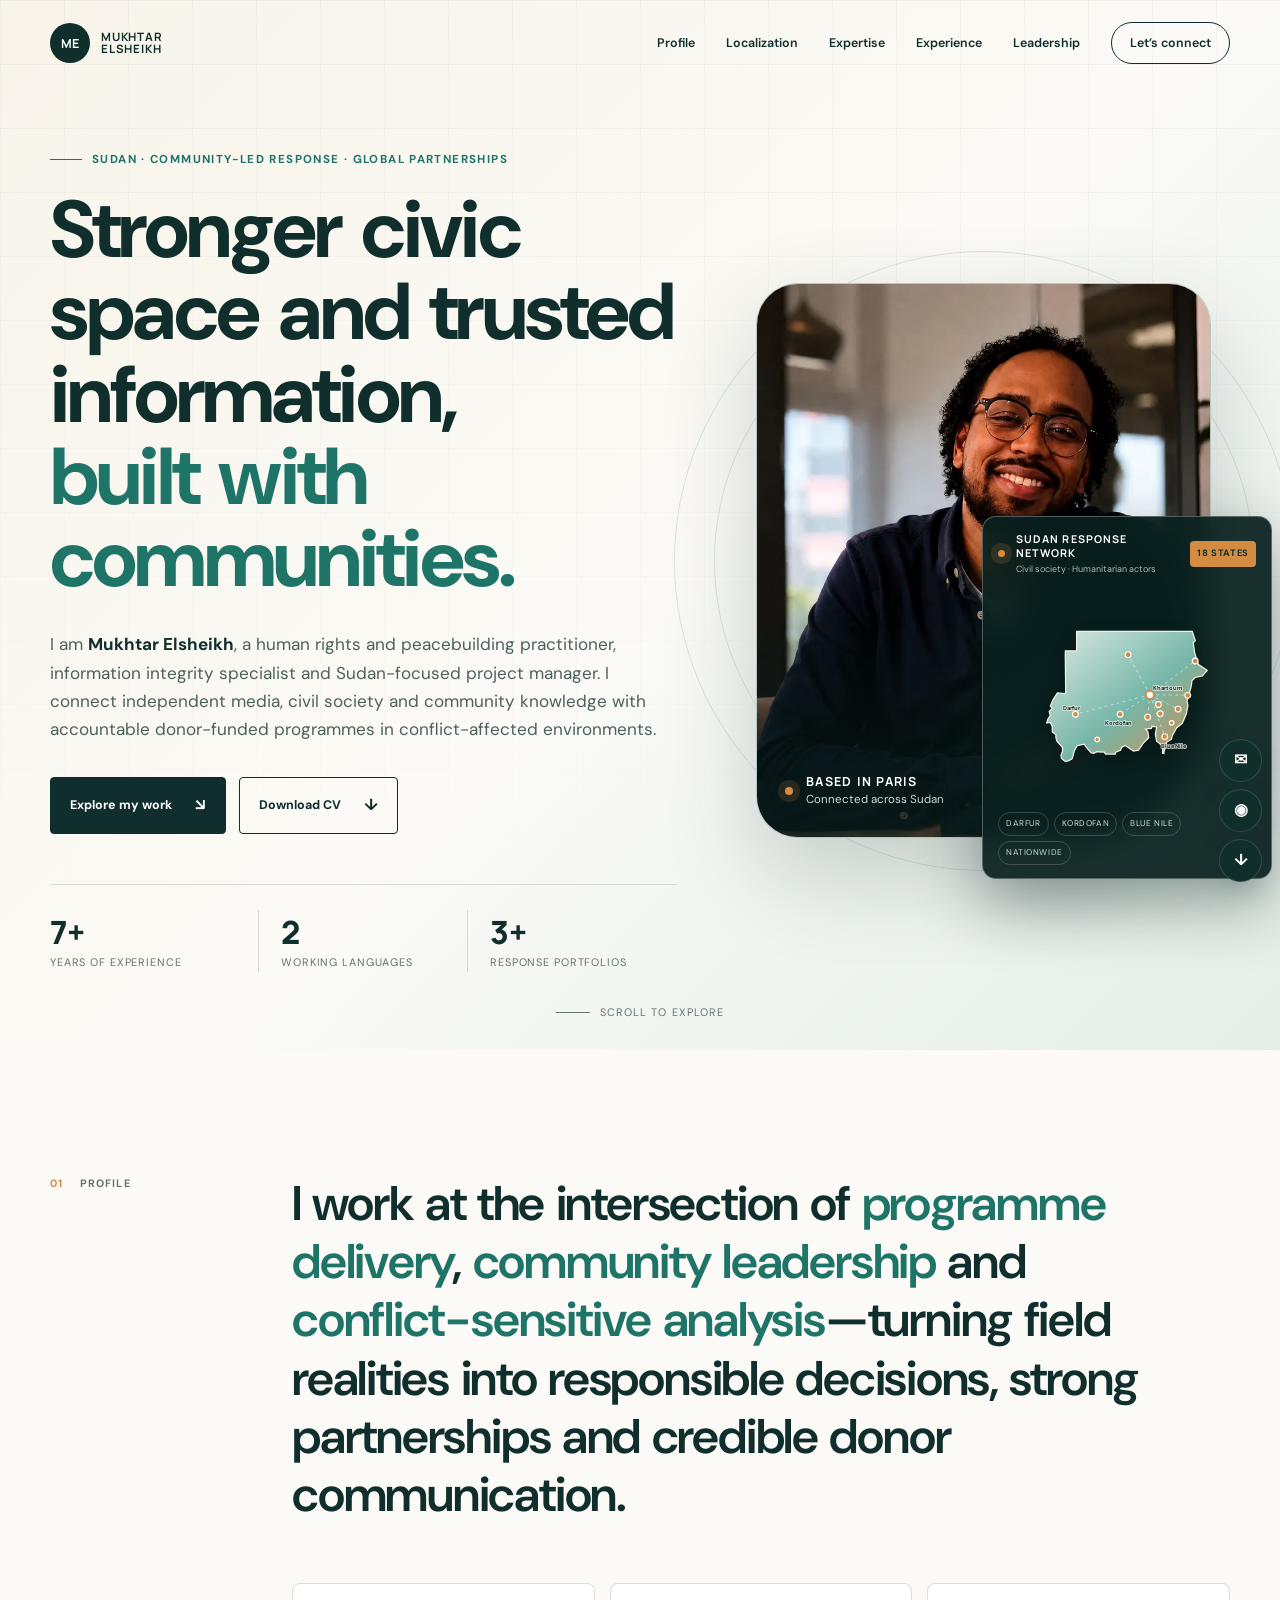
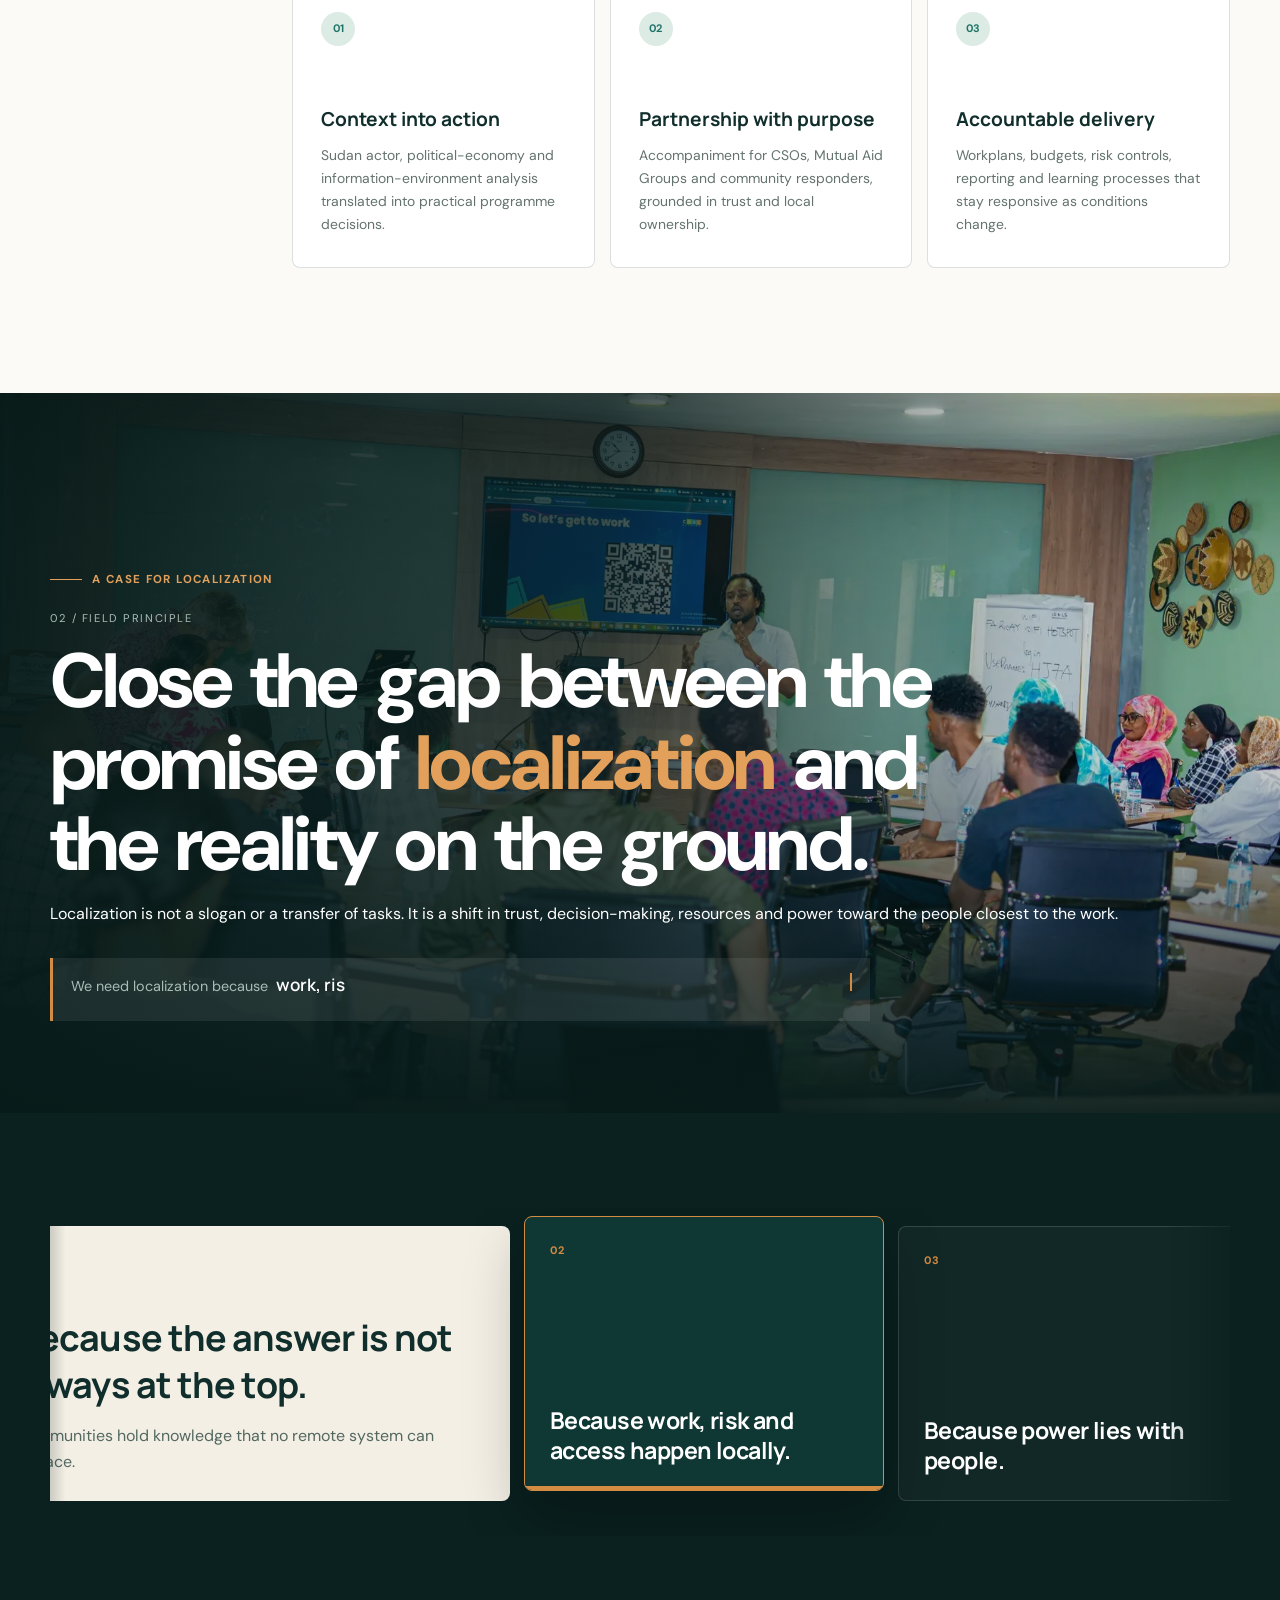
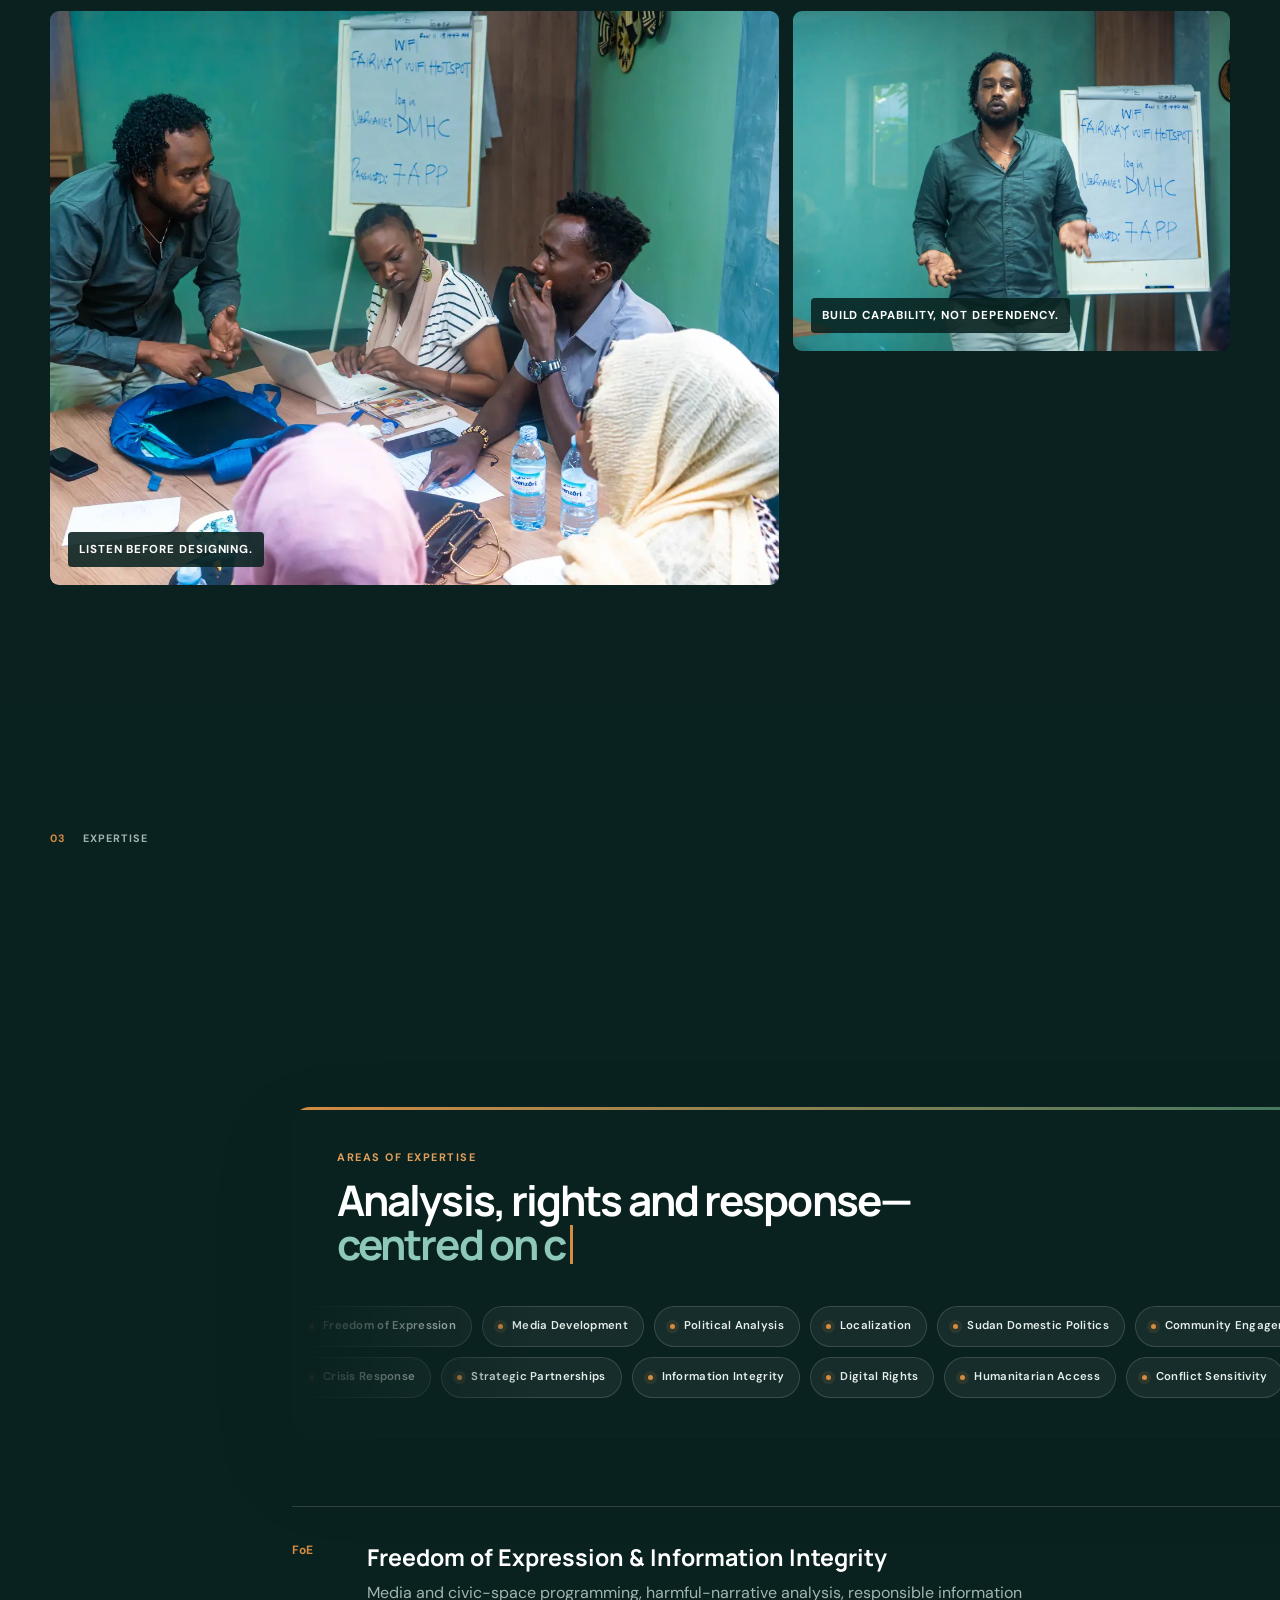
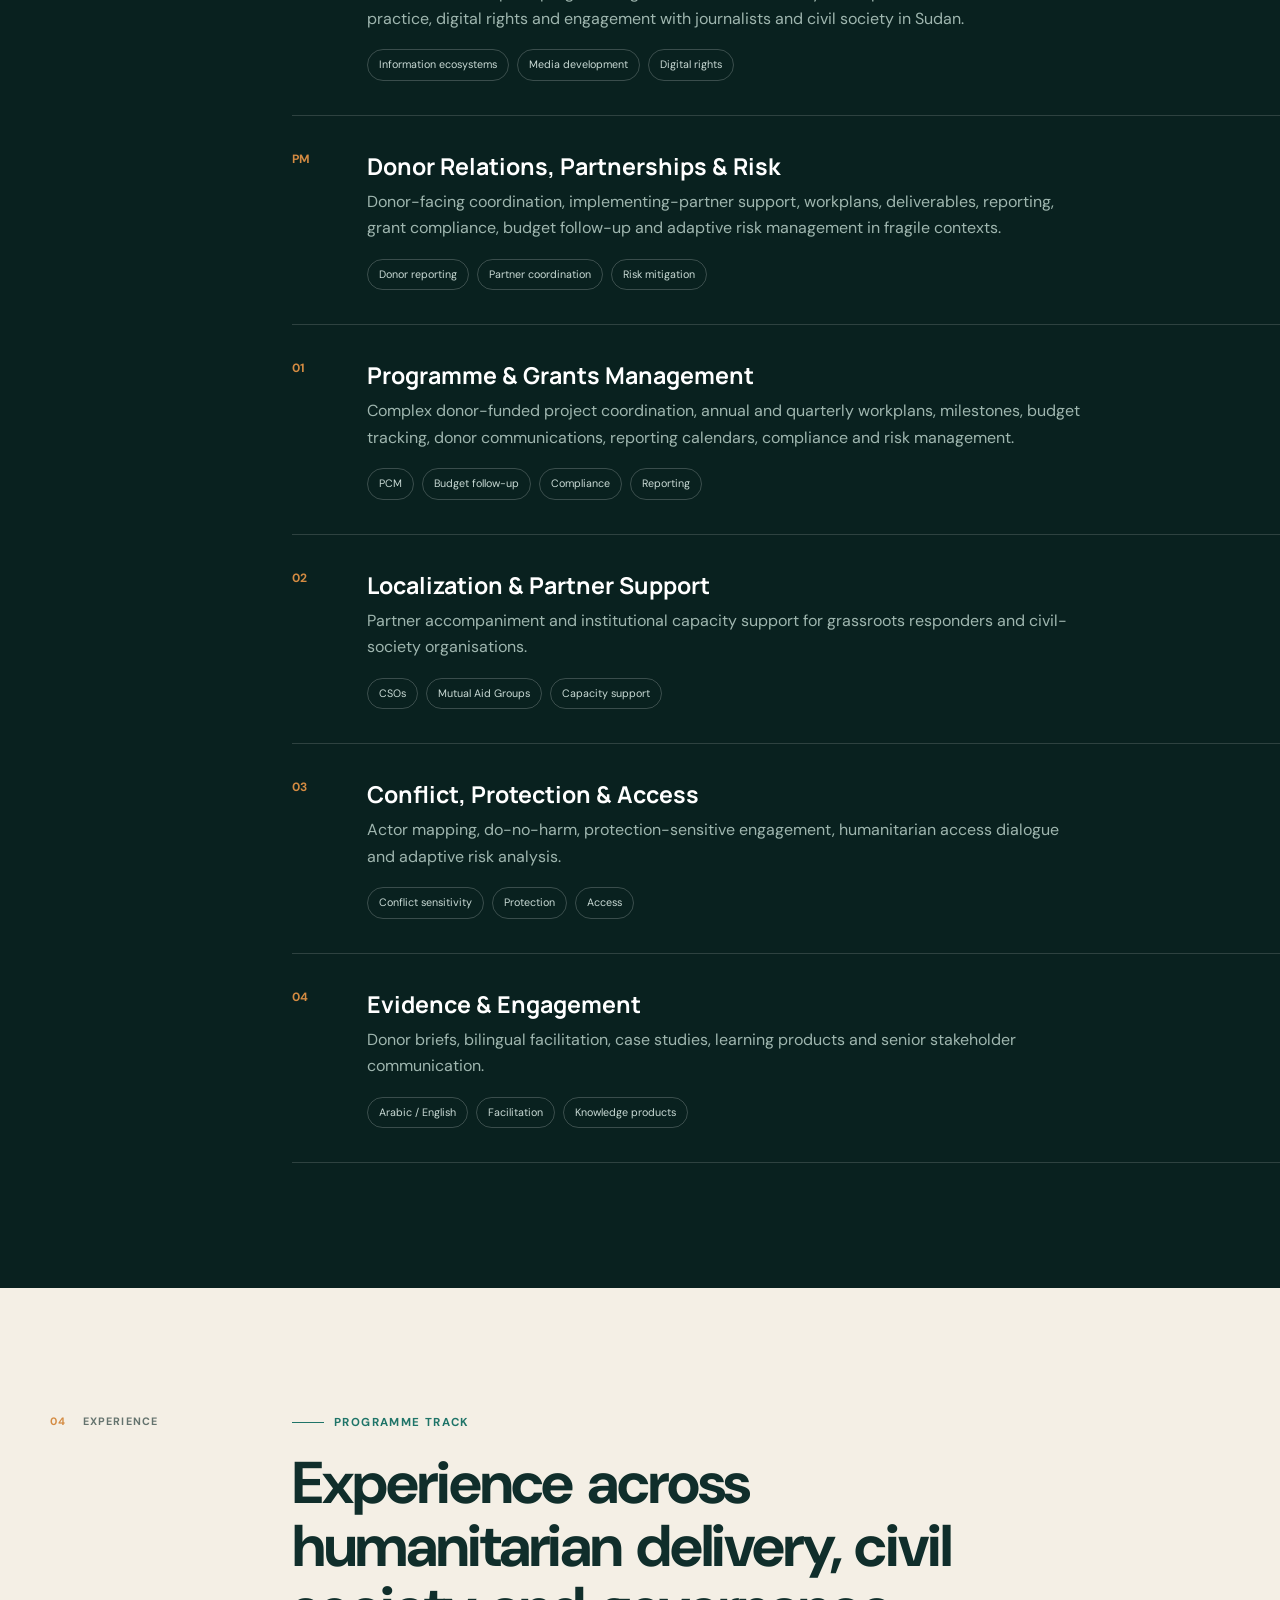
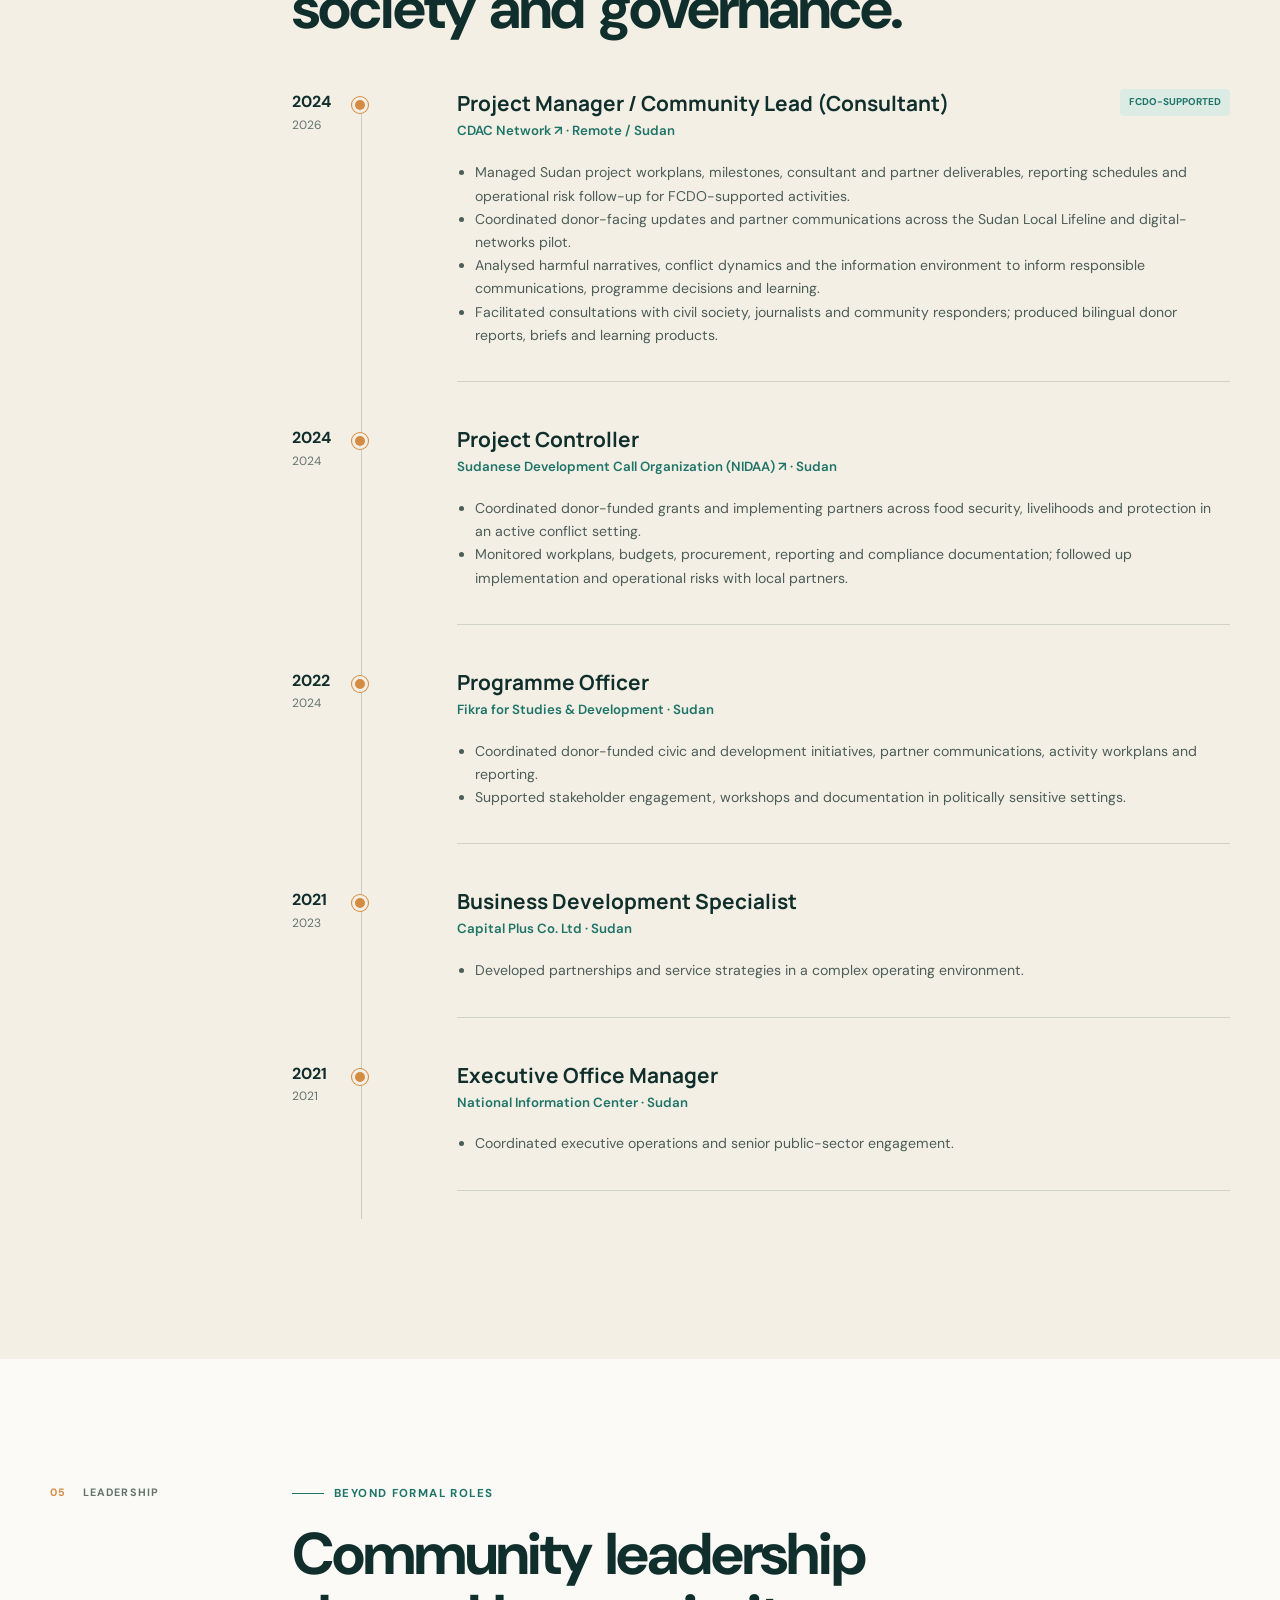
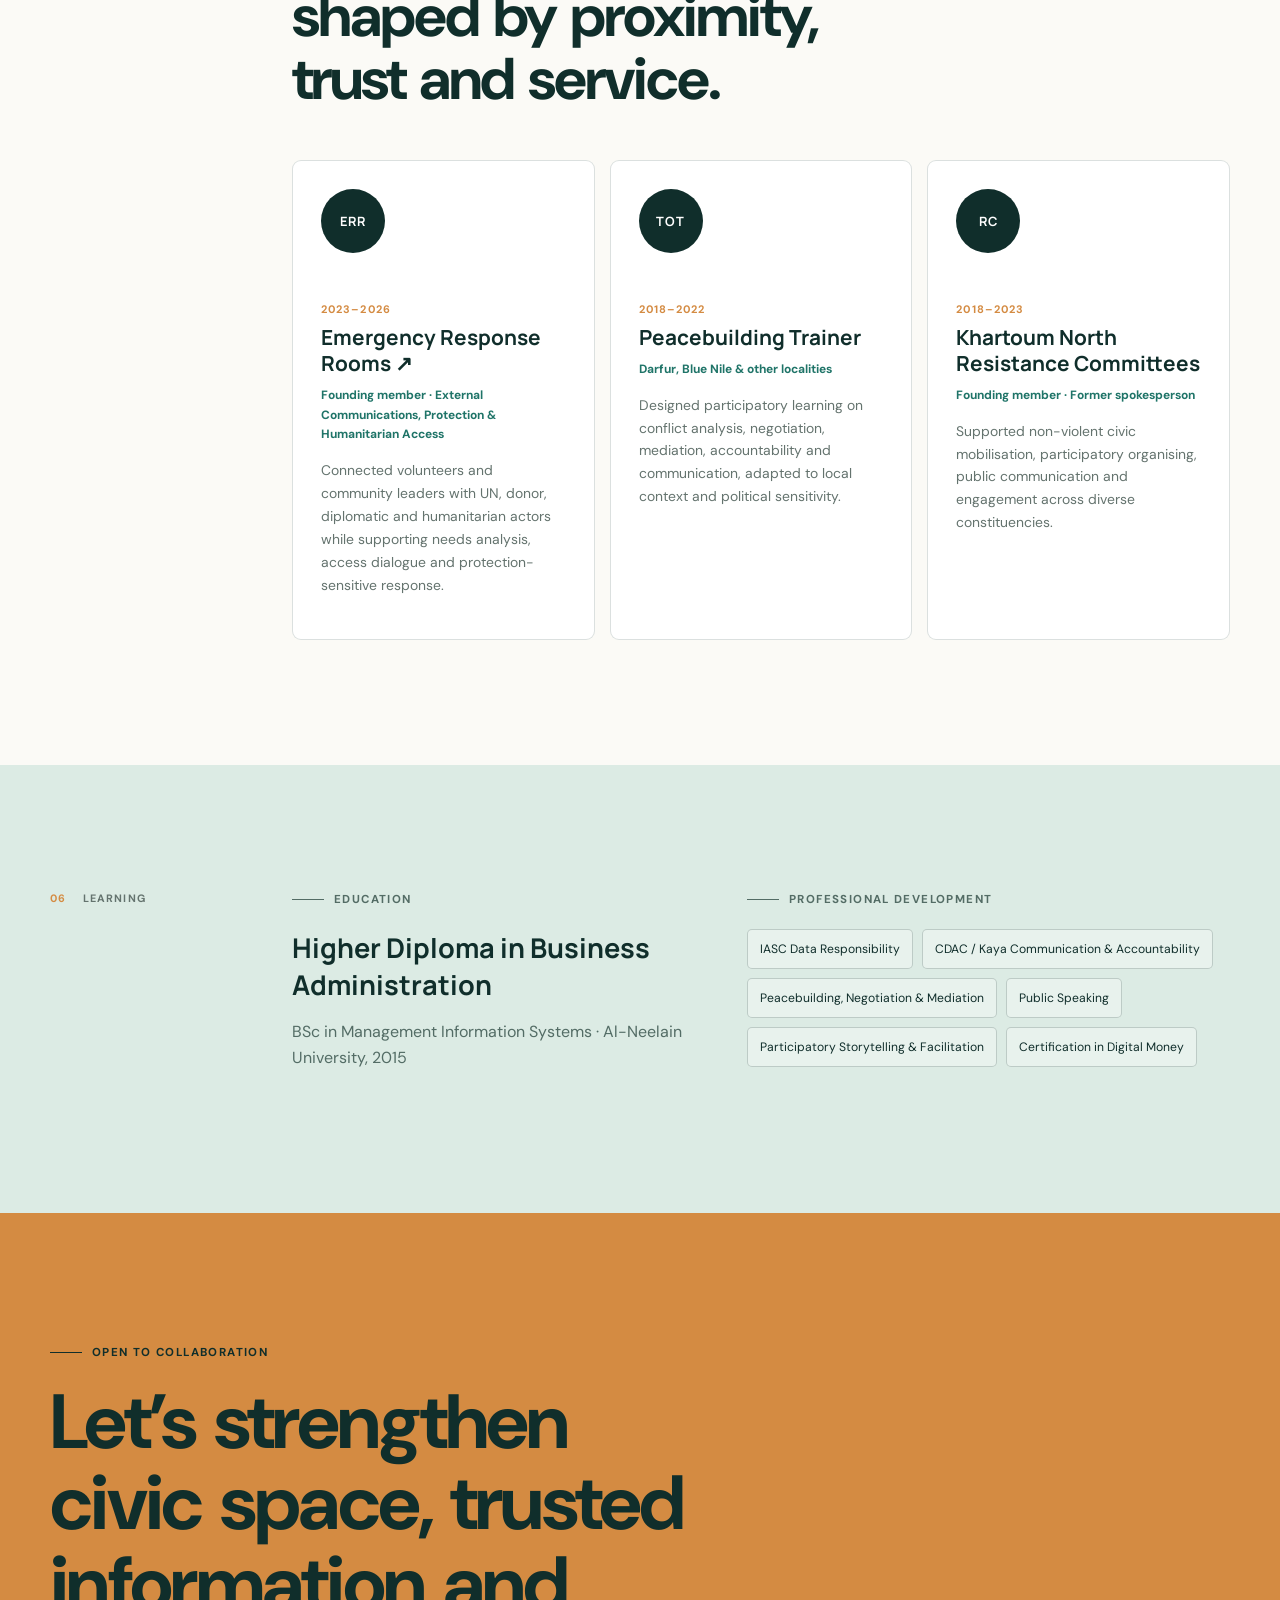
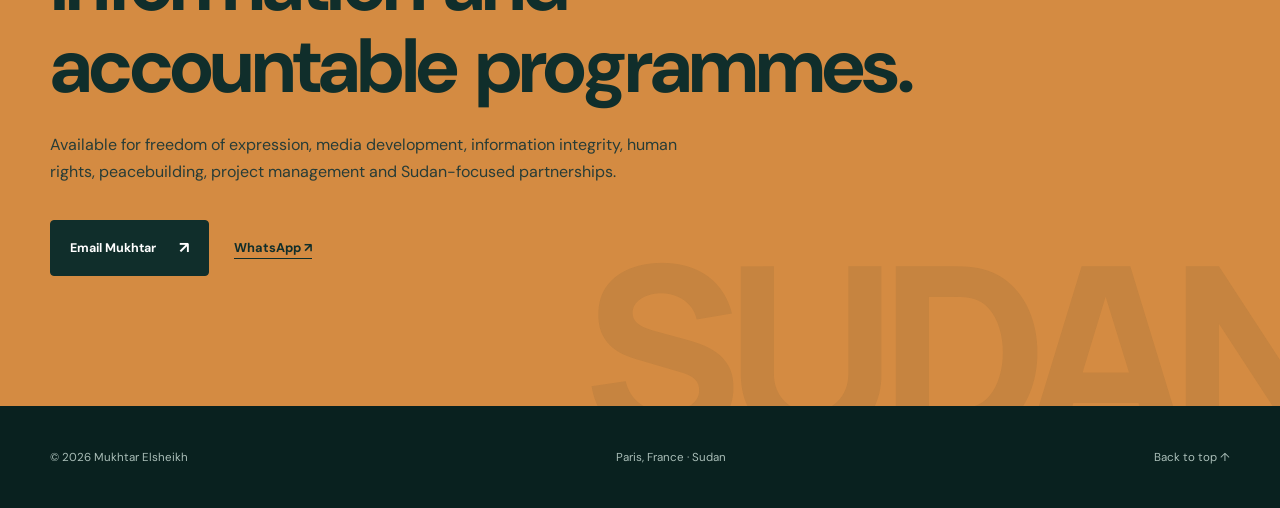
==== commit c25dfa4a: "Align humanitarian portfolio with master CV role title and add organisation website links" ====
--- a/humanitarian/index.html
+++ b/humanitarian/index.html
@@ -8,7 +8,7 @@
   <meta property="og:description" content="Sudan-focused freedom of expression, information integrity, human rights, peacebuilding, donor-funded programmes and community-led response.">
   <meta property="og:image" content="assets/photos/mukhtar-profile.webp">
   <meta name="theme-color" content="#102e2b">
-  <title>Mukhtar Elsheikh | Humanitarian Programme & Grants Specialist</title>
+  <title>Mukhtar Elsheikh | Programme Management, Human Rights, Peacebuilding & Information Integrity</title>
   <link rel="icon" href="assets/favicon.svg" type="image/svg+xml">
   <link rel="preconnect" href="https://fonts.googleapis.com">
   <link rel="preconnect" href="https://fonts.gstatic.com" crossorigin>
@@ -177,8 +177,8 @@
         <div class="section-content">
           <div class="section-heading reveal"><p class="eyebrow"><span></span> Programme track</p><h2>Experience across humanitarian delivery, civil society and governance.</h2></div>
           <div class="timeline">
-            <article class="role reveal"><div class="role-date"><b>2024</b>2026</div><div class="role-body"><div class="role-head"><div><h3>Grant & Project Coordinator / Community Lead</h3><p>CDAC Network · Remote / Sudan</p></div><span>FCDO-supported</span></div><ul><li>Managed Sudan project workplans, milestones, consultant and partner deliverables, reporting schedules and operational risk follow-up for FCDO-supported activities.</li><li>Coordinated donor-facing updates and partner communications across the Sudan Local Lifeline and digital-networks pilot.</li><li>Analysed harmful narratives, conflict dynamics and the information environment to inform responsible communications, programme decisions and learning.</li><li>Facilitated consultations with civil society, journalists and community responders; produced bilingual donor reports, briefs and learning products.</li></ul></div></article>
-            <article class="role reveal"><div class="role-date"><b>2024</b>2024</div><div class="role-body"><div class="role-head"><div><h3>Project Controller</h3><p>Sudanese Development Call Organization (NIDAA) · Sudan</p></div></div><ul><li>Coordinated donor-funded grants and implementing partners across food security, livelihoods and protection in an active conflict setting.</li><li>Monitored workplans, budgets, procurement, reporting and compliance documentation; followed up implementation and operational risks with local partners.</li></ul></div></article>
+            <article class="role reveal"><div class="role-date"><b>2024</b>2026</div><div class="role-body"><div class="role-head"><div><h3>Project Manager / Community Lead (Consultant)</h3><p><a href="https://www.cdacnetwork.org/" target="_blank" rel="noopener noreferrer">CDAC Network ↗</a> · Remote / Sudan</p></div><span>FCDO-supported</span></div><ul><li>Managed Sudan project workplans, milestones, consultant and partner deliverables, reporting schedules and operational risk follow-up for FCDO-supported activities.</li><li>Coordinated donor-facing updates and partner communications across the Sudan Local Lifeline and digital-networks pilot.</li><li>Analysed harmful narratives, conflict dynamics and the information environment to inform responsible communications, programme decisions and learning.</li><li>Facilitated consultations with civil society, journalists and community responders; produced bilingual donor reports, briefs and learning products.</li></ul></div></article>
+            <article class="role reveal"><div class="role-date"><b>2024</b>2024</div><div class="role-body"><div class="role-head"><div><h3>Project Controller</h3><p><a href="https://nidaa.org/" target="_blank" rel="noopener noreferrer">Sudanese Development Call Organization (NIDAA) ↗</a> · Sudan</p></div></div><ul><li>Coordinated donor-funded grants and implementing partners across food security, livelihoods and protection in an active conflict setting.</li><li>Monitored workplans, budgets, procurement, reporting and compliance documentation; followed up implementation and operational risks with local partners.</li></ul></div></article>
             <article class="role reveal"><div class="role-date"><b>2022</b>2024</div><div class="role-body"><div class="role-head"><div><h3>Programme Officer</h3><p>Fikra for Studies & Development · Sudan</p></div></div><ul><li>Coordinated donor-funded civic and development initiatives, partner communications, activity workplans and reporting.</li><li>Supported stakeholder engagement, workshops and documentation in politically sensitive settings.</li></ul></div></article>
             <article class="role reveal"><div class="role-date"><b>2021</b>2023</div><div class="role-body"><div class="role-head"><div><h3>Business Development Specialist</h3><p>Capital Plus Co. Ltd · Sudan</p></div></div><ul><li>Developed partnerships and service strategies in a complex operating environment.</li></ul></div></article>
             <article class="role reveal"><div class="role-date"><b>2021</b>2021</div><div class="role-body"><div class="role-head"><div><h3>Executive Office Manager</h3><p>National Information Center · Sudan</p></div></div><ul><li>Coordinated executive operations and senior public-sector engagement.</li></ul></div></article>
@@ -193,7 +193,7 @@
         <div class="section-content">
           <div class="section-heading reveal"><p class="eyebrow"><span></span> Beyond formal roles</p><h2>Community leadership shaped by proximity, trust and service.</h2></div>
           <div class="leadership-grid">
-            <article class="lead-card reveal"><div class="lead-icon">ERR</div><p class="kicker">2023–2026</p><h3>Emergency Response Rooms</h3><h4>Founding member · External Communications, Protection & Humanitarian Access</h4><p>Connected volunteers and community leaders with UN, donor, diplomatic and humanitarian actors while supporting needs analysis, access dialogue and protection-sensitive response.</p></article>
+            <article class="lead-card reveal"><div class="lead-icon">ERR</div><p class="kicker">2023–2026</p><h3><a href="https://bahrierr.org/" target="_blank" rel="noopener noreferrer">Emergency Response Rooms ↗</a></h3><h4>Founding member · External Communications, Protection & Humanitarian Access</h4><p>Connected volunteers and community leaders with UN, donor, diplomatic and humanitarian actors while supporting needs analysis, access dialogue and protection-sensitive response.</p></article>
             <article class="lead-card reveal"><div class="lead-icon">TOT</div><p class="kicker">2018–2022</p><h3>Peacebuilding Trainer</h3><h4>Darfur, Blue Nile & other localities</h4><p>Designed participatory learning on conflict analysis, negotiation, mediation, accountability and communication, adapted to local context and political sensitivity.</p></article>
             <article class="lead-card reveal"><div class="lead-icon">RC</div><p class="kicker">2018–2023</p><h3>Khartoum North Resistance Committees</h3><h4>Founding member · Former spokesperson</h4><p>Supported non-violent civic mobilisation, participatory organising, public communication and engagement across diverse constituencies.</p></article>
           </div>
